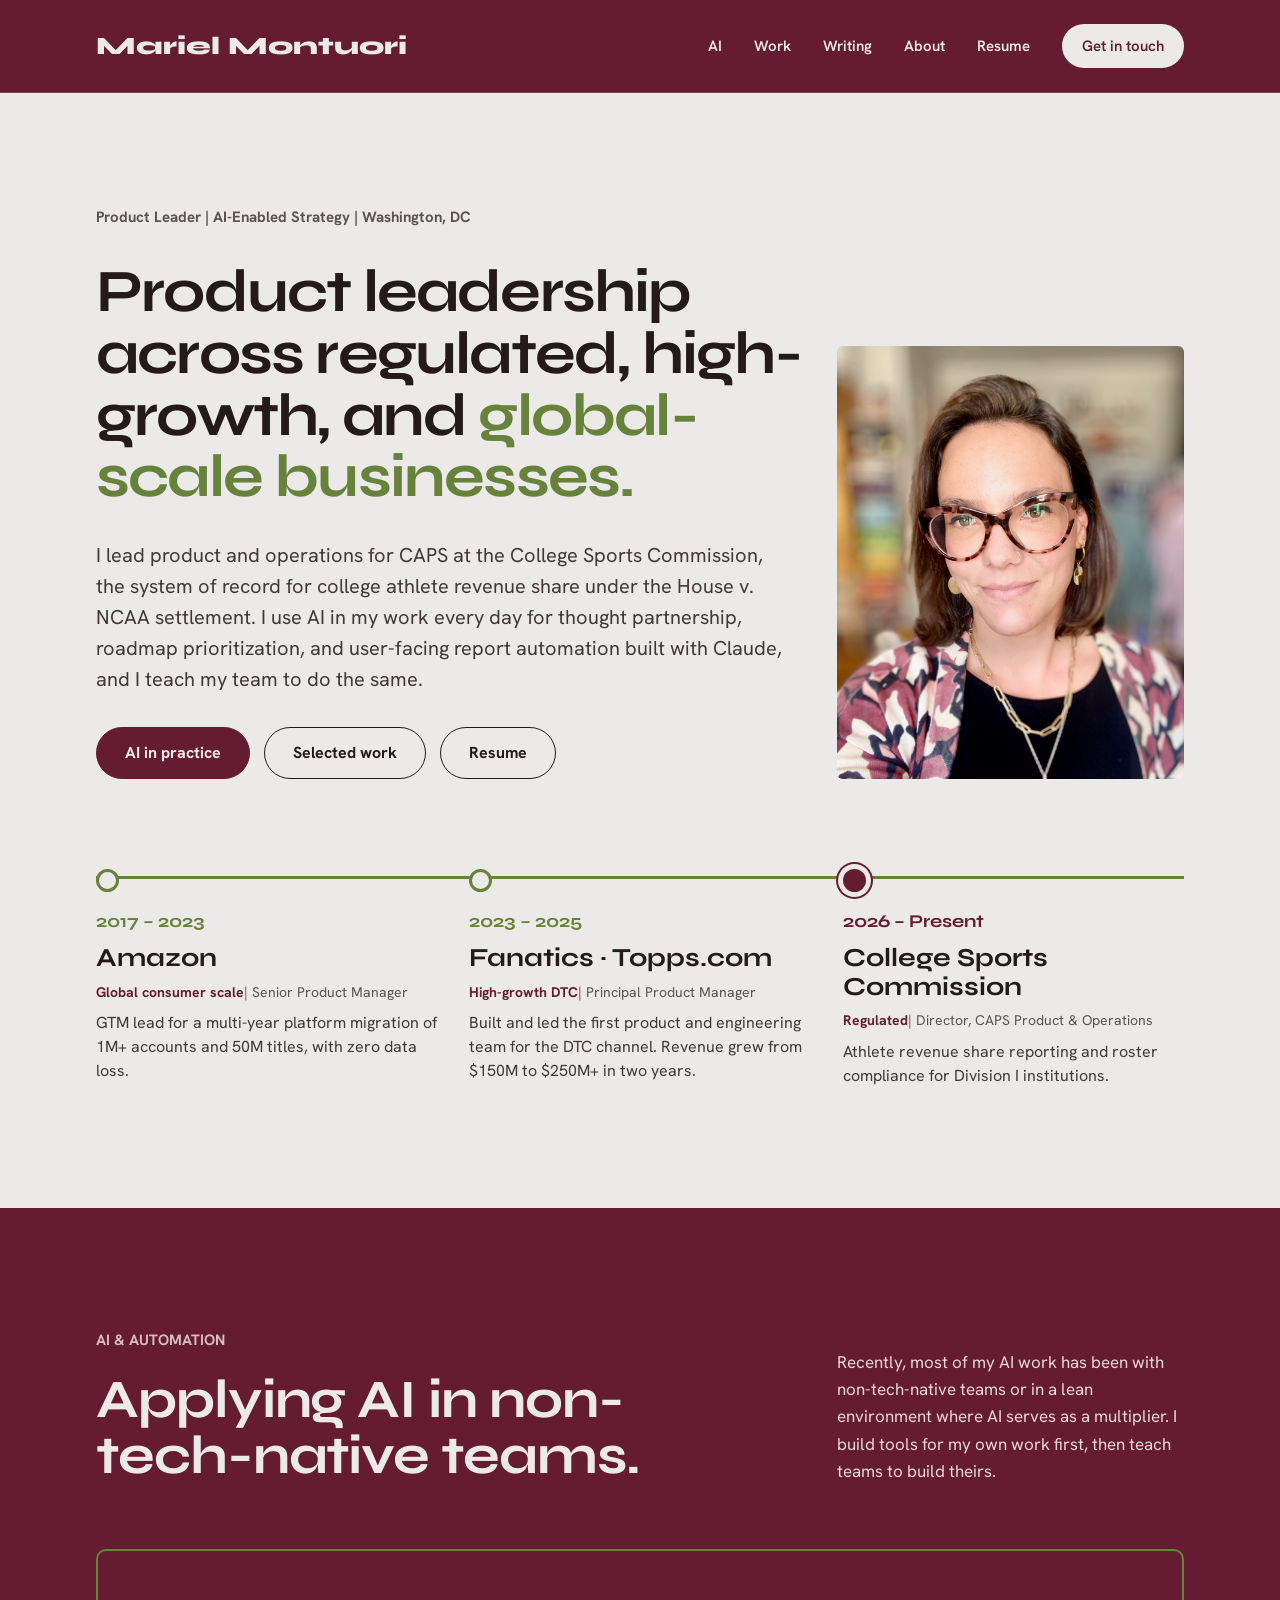
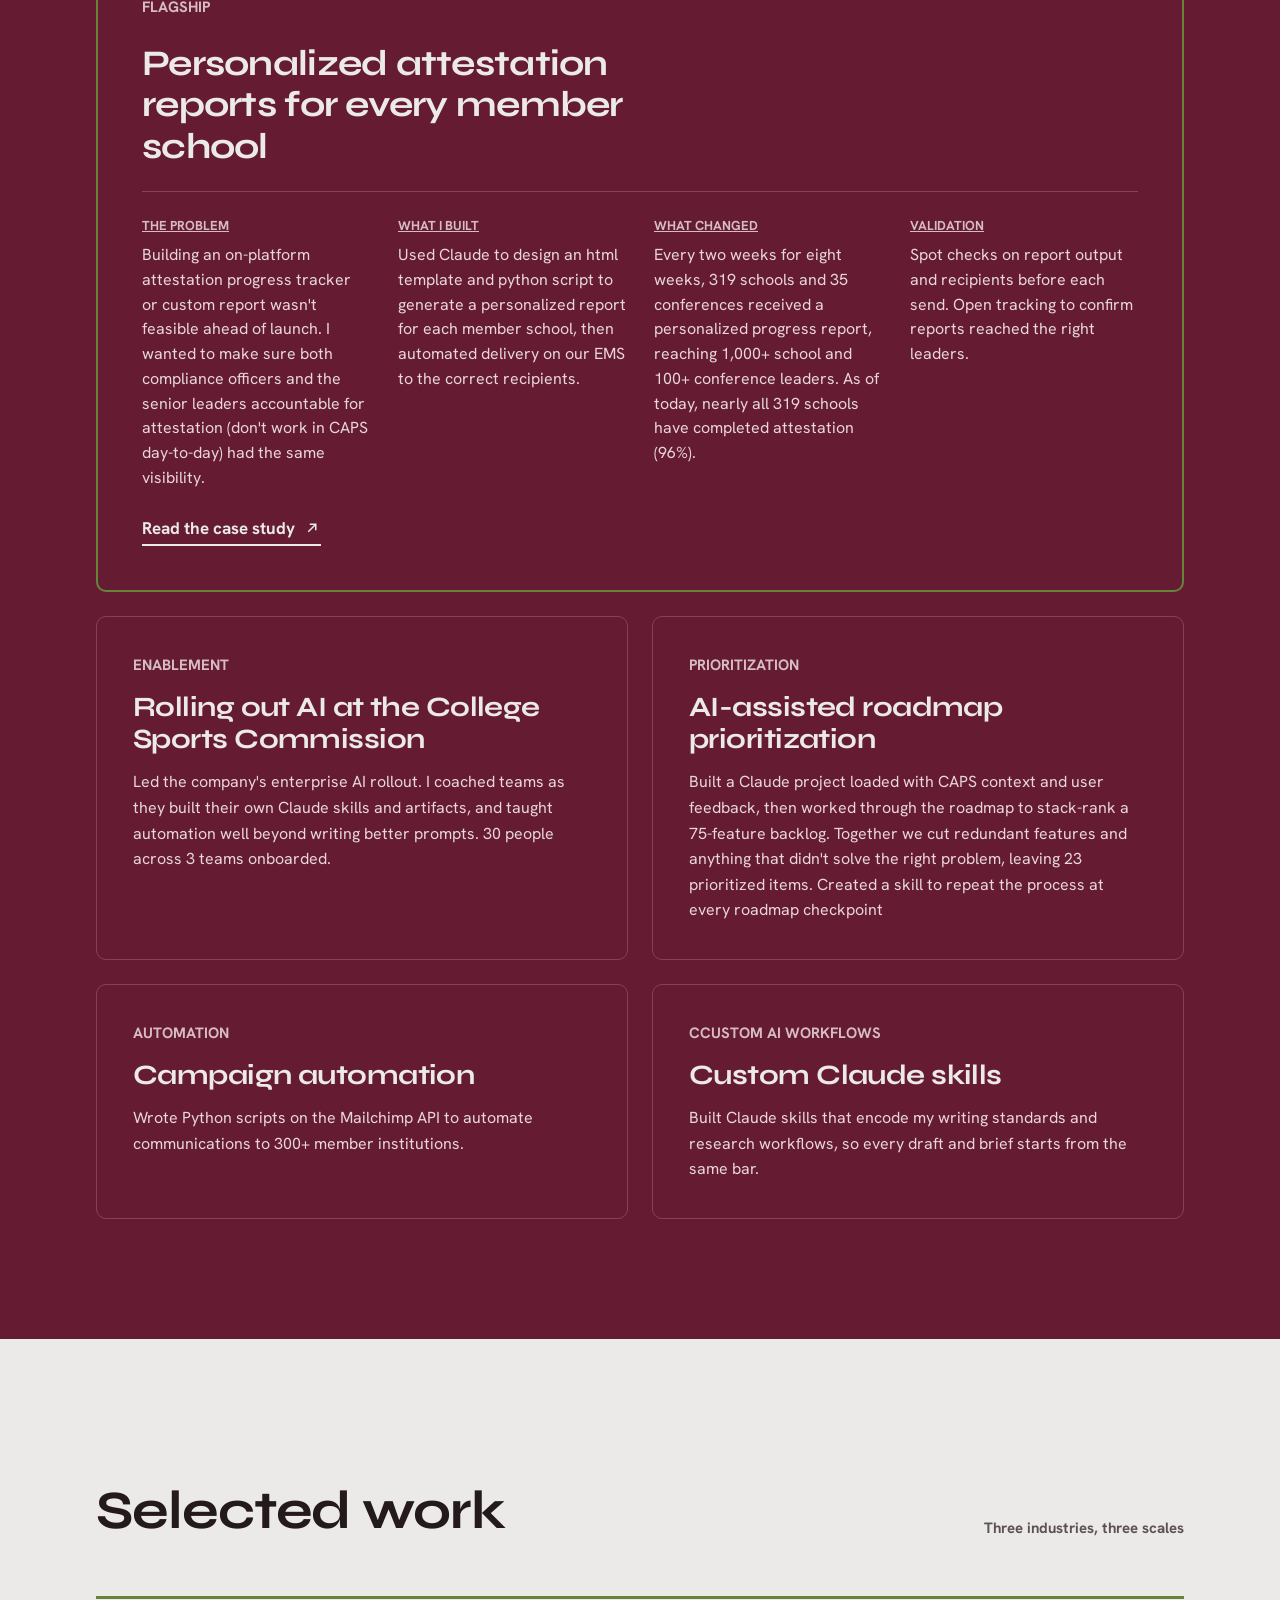
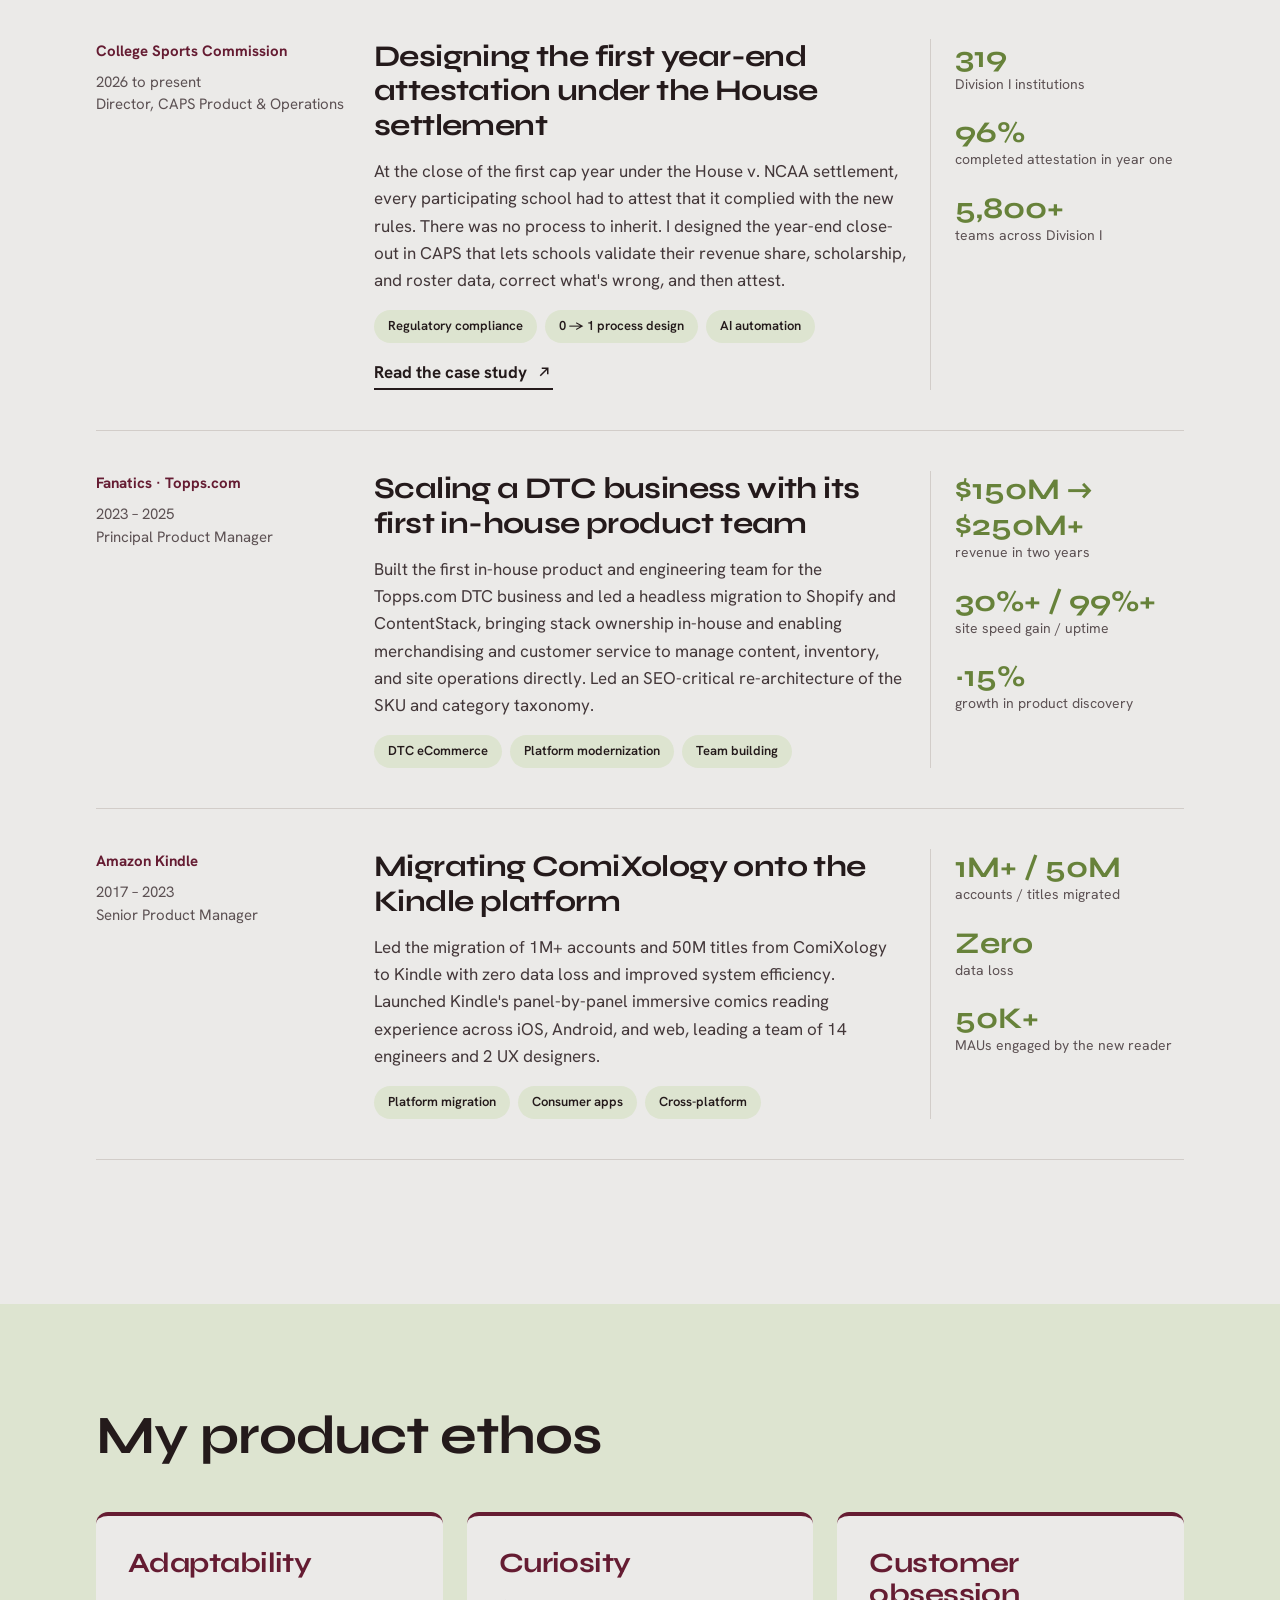
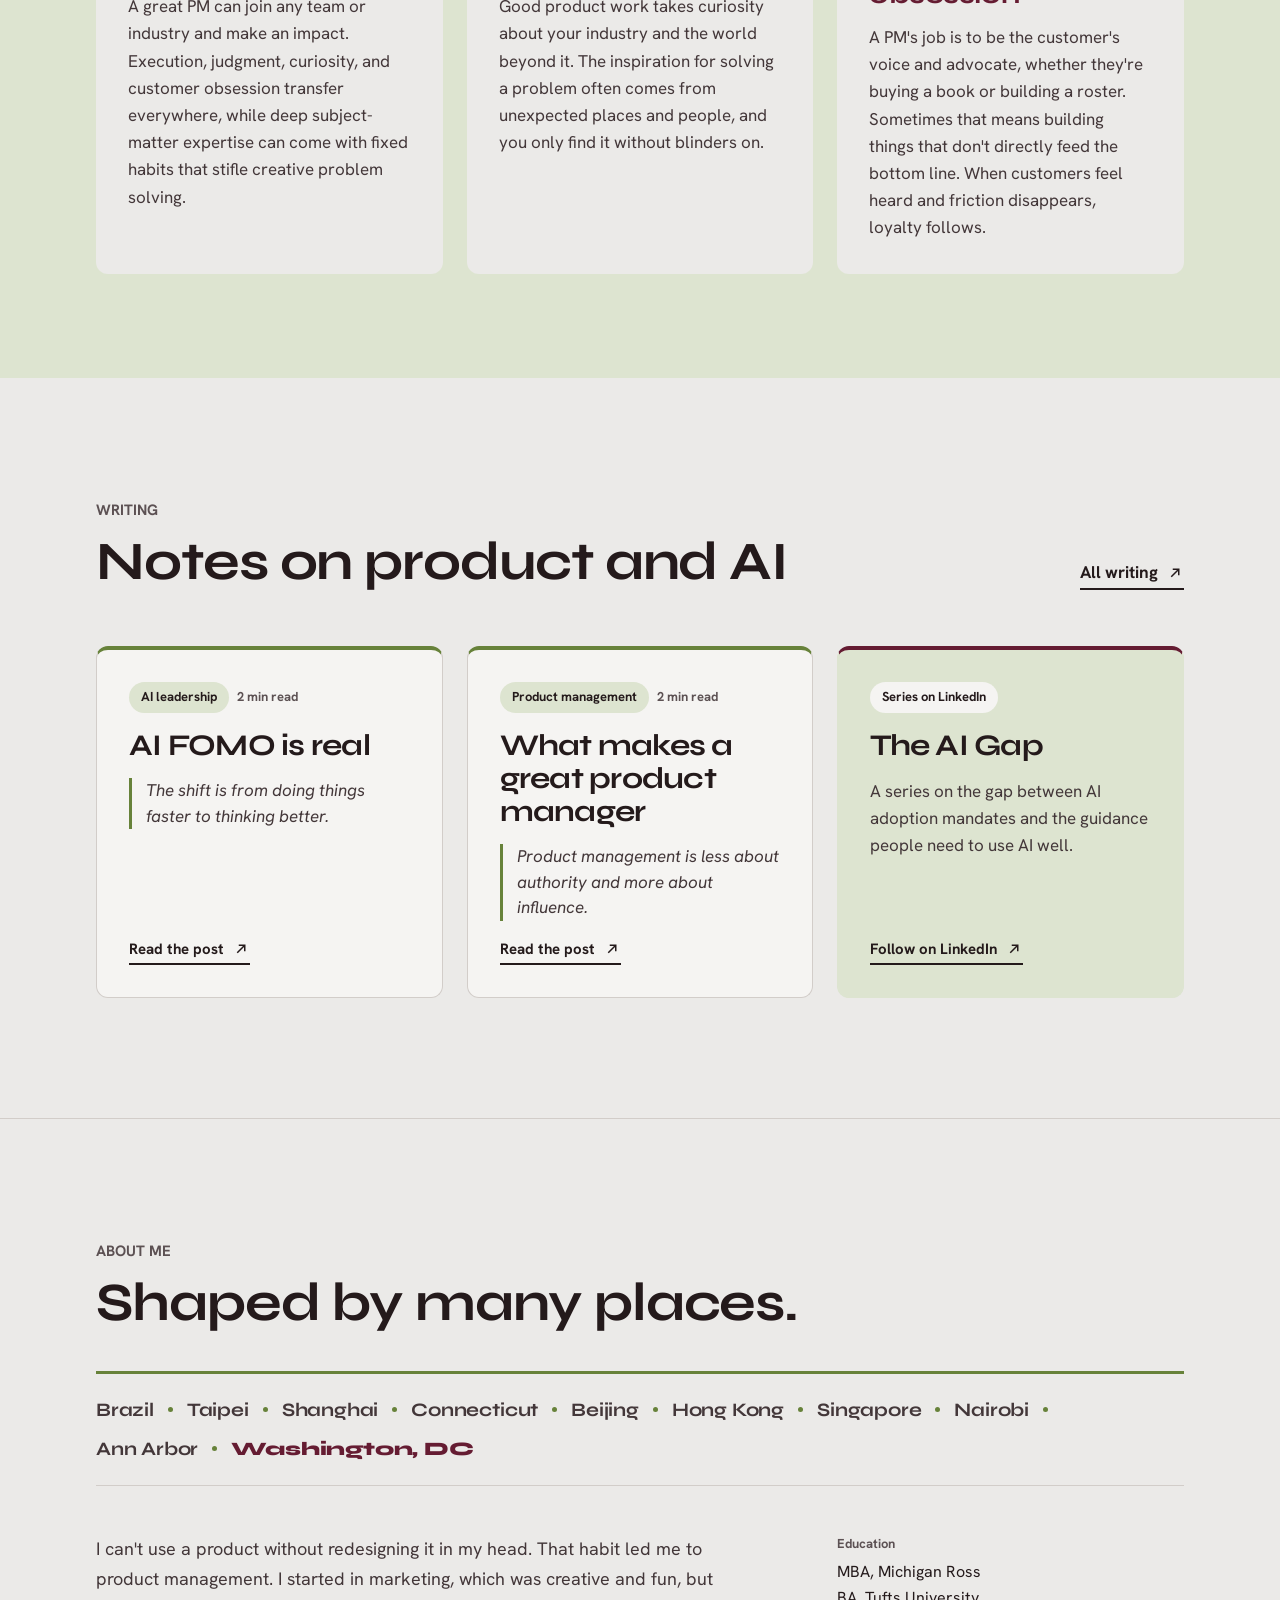
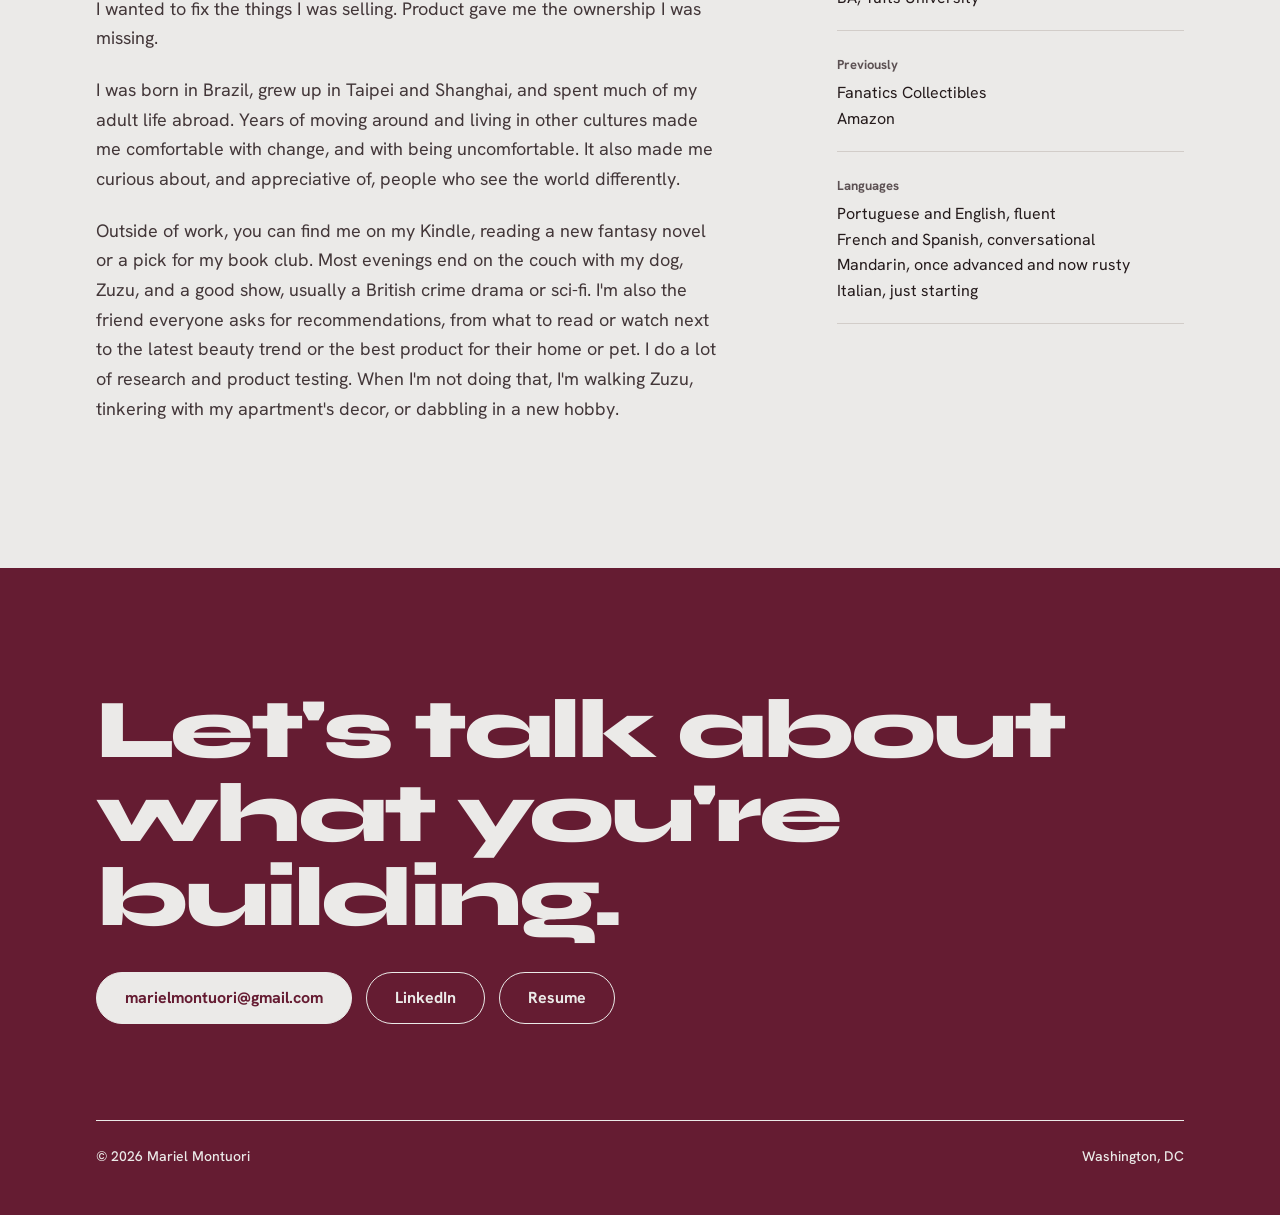
==== index.html @ e81c6951 "Update index.html" ====
<!doctype html>
<html lang="en">
<head>
<meta charset="utf-8">
<meta name="viewport" content="width=device-width, initial-scale=1">
<title>Mariel Montuori | Product Leader</title>
<meta name="description" content="Product leader with 12+ years of experience across regulated, high-growth, and global-scale businesses. AI-enabled strategy, platform modernization, and human-centered product execution.">
<meta property="og:title" content="Mariel Montuori | Product Leader">
<meta property="og:description" content="Product leadership across regulated, high-growth, and global-scale businesses.">
<meta property="og:image" content="https://mariel.app/og-image.png">
<meta property="og:type" content="website">
<link rel="preconnect" href="https://fonts.googleapis.com">
<link rel="preconnect" href="https://fonts.gstatic.com" crossorigin>
<link href="https://fonts.googleapis.com/css2?family=Syne:wght@600;700;800&family=Hanken+Grotesk:wght@400;500;600;700&display=swap" rel="stylesheet">
<link rel="icon" href="/favicon.svg" type="image/svg+xml">
<link rel="icon" href="/favicon-32.png" sizes="32x32" type="image/png">
<link rel="apple-touch-icon" href="/apple-touch-icon.png">
<meta name="theme-color" content="#651C32">
<link rel="stylesheet" href="/styles.css">
<script>window.va = window.va || function () { (window.vaq = window.vaq || []).push(arguments); };</script>
<script defer src="/_vercel/insights/script.js"></script>
</head>
<body>

<nav class="site-nav" aria-label="Main">
  <div class="wrap">
    <a class="brand" href="#top">Mariel Montuori</a>
    <div class="nav-links">
      <a class="hide-sm" href="#ai">AI</a>
      <a class="hide-xs" href="#work">Work</a>
      <a class="hide-sm" href="/writing/">Writing</a>
      <a class="hide-sm" href="#about">About</a>
      <a href="/resume/">Resume</a>
      <a class="cta" href="#contact"><span class="hide-xs">Get in touch</span><span class="show-xs">Contact</span></a>
    </div>
  </div>
</nav>

<main id="top">

<!-- HERO -->
<section class="wrap grid12 hero">
  <div class="hero-copy">
    <div class="label">Product Leader | AI-Enabled Strategy | Washington, DC</div>
    <h1>Product leadership across regulated, high-growth, and <span>global-scale businesses.</span></h1>
    <p>I lead product and operations for CAPS at the College Sports Commission, the system of record for college athlete revenue share under the House v. NCAA settlement. I use AI in my work every day for thought partnership, roadmap prioritization, and user-facing report automation built with Claude, and I teach my team to do the same.</p>
    <div class="btn-row">
      <a class="btn btn--solid" href="#ai">AI in practice</a>
      <a class="btn" href="#work">Selected work</a>
      <a class="btn" href="/resume/">Resume</a>
    </div>
  </div>
  <div class="photo"><img src="IMG_8502.jpeg" alt="Mariel Montuori"></div>
</section>

<!-- TIMELINE -->
<section class="wrap" aria-labelledby="tl-h">
  <h2 id="tl-h" class="sr-only">Career timeline</h2>
  <ol class="timeline">
    <li>
      <div class="tl-years">2017 – 2023</div>
      <div class="tl-org">Amazon</div>
      <div class="tl-meta"><b>Global consumer scale</b>| Senior Product Manager</div>
      <p class="tl-line">GTM lead for a multi-year platform migration of 1M+ accounts and 50M titles, with zero data loss.</p>
    </li>
    <li>
      <div class="tl-years">2023 – 2025</div>
      <div class="tl-org">Fanatics · Topps.com</div>
      <div class="tl-meta"><b>High-growth DTC</b>| Principal Product Manager</div>
      <p class="tl-line">Built and led the first product and engineering team for the DTC channel. Revenue grew from $150M to $250M+ in two years.</p>
    </li>
    <li class="now">
      <div class="tl-years">2026 – Present</div>
      <div class="tl-org">College Sports Commission</div>
      <div class="tl-meta"><b>Regulated</b>| Director, CAPS Product &amp; Operations</div>
      <p class="tl-line">Athlete revenue share reporting and roster compliance for Division I institutions.</p>
    </li>
  </ol>
</section>

<!-- AI -->
<section id="ai" class="band">
  <div class="wrap">
    <div class="grid12 band-head">
      <div>
        <div class="label">AI & AUTOMATION</div>
        <h2>Applying AI in non-tech-native teams.</h2>
      </div>
      <p>Recently, most of my AI work has been with non-tech-native teams or in a lean environment where AI serves as a multiplier. I build tools for my own work first, then teach teams to build theirs.</p>
    </div>

    <div class="cards">
      <article class="card card--flag">
        <div class="label">FLAGSHIP</div>
        <h3>Personalized attestation reports for every member school</h3>
        <dl class="facts">
          <div><dt><span style="text-decoration: underline;">THE PROBLEM</dt></span><dd>Building an on-platform attestation progress tracker or custom report wasn't feasible ahead of launch. I wanted to make sure both compliance officers and the senior leaders accountable for attestation (don't work in CAPS day-to-day) had the same visibility.</dd></div>
          <div><dt><span style="text-decoration: underline;">WHAT I BUILT</dt></span><dd>Used Claude to design an html template and python script to generate a personalized report for each member school, then automated delivery on our EMS to the correct recipients.</dd></div>
          <div><dt><span style="text-decoration: underline;">WHAT CHANGED</dt></span><dd>Every two weeks for eight weeks, 319 schools and 35 conferences received a personalized progress report, reaching 1,000+ school and 100+ conference leaders. As of today, nearly all 319 schools have completed attestation (96%).</dd></div>
          <div><dt><span style="text-decoration: underline;">VALIDATION</dt></span><dd> Spot checks on report output and recipients before each send. Open tracking to confirm reports reached the right leaders.</dd></div>
        </dl>
        <a class="more" href="/work/report-automation/">Read the case study <svg viewBox="0 0 24 24" fill="none" stroke="currentColor" stroke-width="2" aria-hidden="true"><path d="M7 17L17 7M9 7h8v8"/></svg></a>
      </article>

      <article class="card">
        <div class="label">ENABLEMENT</div>
        <h3>Rolling out AI at the College Sports Commission</h3>
        <p>Led the company's enterprise AI rollout. I coached teams as they built their own Claude skills and artifacts, and taught automation well beyond writing better prompts. 30 people across 3 teams onboarded.</p>
      </article>

      <article class="card">
        <div class="label">PRIORITIZATION</div>
        <h3>AI-assisted roadmap prioritization</h3>
        <p>Built a Claude project loaded with CAPS context and user feedback, then worked through the roadmap to stack-rank a 75-feature backlog. Together we cut redundant features and anything that didn't solve the right problem, leaving 23 prioritized items. Created a skill to repeat the process at every roadmap checkpoint</p>
      </article>

      <article class="card">
        <div class="label">AUTOMATION</div>
        <h3>Campaign automation</h3>
        <p>Wrote Python scripts on the Mailchimp API to automate communications to 300+ member institutions.</p>
      </article>

      <article class="card">
        <div class="label">CCUSTOM AI WORKFLOWS</div>
        <h3>Custom Claude skills</h3>
        <p>Built Claude skills that encode my writing standards and research workflows, so every draft and brief starts from the same bar.</p>
      </article>
    </div>
  </div>
</section>

<!-- SELECTED WORK -->
<section id="work" class="wrap section">
  <div class="section-head">
    <h2>Selected work</h2>
    <div class="label">Three industries, three scales</div>
  </div>

  <article class="work grid12">
    <div class="work-who"><b>College Sports Commission</b><span>2026 to present<br>Director, CAPS Product &amp; Operations</span></div>
    <div class="work-body">
      <h3>Designing the first year-end attestation under the House settlement</h3>
      <p>At the close of the first cap year under the House v. NCAA settlement, every participating school had to attest that it complied with the new rules. There was no process to inherit. I designed the year-end close-out in CAPS that lets schools validate their revenue share, scholarship, and roster data, correct what's wrong, and then attest.</p>
      <div class="chips"><span>Regulatory compliance</span><span>0 → 1 process design</span><span>AI automation</span></div>
      <a class="more" href="/work/attestation/">Read the case study <svg viewBox="0 0 24 24" fill="none" stroke="currentColor" stroke-width="2" aria-hidden="true"><path d="M7 17L17 7M9 7h8v8"/></svg></a>
    </div>
    <div class="stats">
      <div class="stat"><b>319</b><span>Division I institutions</span></div>
      <div class="stat"><b>96%</b><span>completed attestation in year one</span></div>
      <div class="stat"><b>5,800+</b><span>teams across Division I</span></div>
    </div>
  </article>

  <article class="work grid12">
    <div class="work-who"><b>Fanatics · Topps.com</b><span>2023 – 2025<br>Principal Product Manager</span></div>
    <div class="work-body">
      <h3>Scaling a DTC business with its first in-house product team</h3>
      <p>Built the first in-house product and engineering team for the Topps.com DTC business and led a headless migration to Shopify and ContentStack, bringing stack ownership in-house and enabling merchandising and customer service to manage content, inventory, and site operations directly. Led an SEO-critical re-architecture of the SKU and category taxonomy.</p>
      <div class="chips"><span>DTC eCommerce</span><span>Platform modernization</span><span>Team building</span></div>
    </div>
    <div class="stats">
      <div class="stat"><b>$150M → $250M+</b><span>revenue in two years</span></div>
      <div class="stat"><b>30%+ / 99%+</b><span>site speed gain / uptime</span></div>
      <div class="stat"><b>~15%</b><span>growth in product discovery</span></div>
    </div>
  </article>

  <article class="work grid12">
    <div class="work-who"><b>Amazon Kindle</b><span>2017 – 2023<br>Senior Product Manager</span></div>
    <div class="work-body">
      <h3>Migrating ComiXology onto the Kindle platform</h3>
      <p>Led the migration of 1M+ accounts and 50M titles from ComiXology to Kindle with zero data loss and improved system efficiency. Launched Kindle's panel-by-panel immersive comics reading experience across iOS, Android, and web, leading a team of 14 engineers and 2 UX designers.</p>
      <div class="chips"><span>Platform migration</span><span>Consumer apps</span><span>Cross-platform</span></div>
    </div>
    <div class="stats">
      <div class="stat"><b>1M+ / 50M</b><span>accounts / titles migrated</span></div>
      <div class="stat"><b>Zero</b><span>data loss</span></div>
      <div class="stat"><b>50K+</b><span>MAUs engaged by the new reader</span></div>
    </div>
  </article>
</section>

<!-- PRODUCT ETHOS -->
<section id="how" class="how-band">
  <div class="wrap">
    <div class="how-head">
      <h2>My product ethos</h2>
    </div>
    <div class="how-grid">
      <div class="how-item"><h3>Adaptability</h3><p>A great PM can join any team or industry and make an impact. Execution, judgment, curiosity, and customer obsession transfer everywhere, while deep subject-matter expertise can come with fixed habits that stifle creative problem solving.</p></div>
      <div class="how-item"><h3>Curiosity</h3><p>Good product work takes curiosity about your industry and the world beyond it. The inspiration for solving a problem often comes from unexpected places and people, and you only find it without blinders on.</p></div>
      <div class="how-item"><h3>Customer obsession</h3><p>A PM's job is to be the customer's voice and advocate, whether they're buying a book or building a roster. Sometimes that means building things that don't directly feed the bottom line. When customers feel heard and friction disappears, loyalty follows.</p></div>
    </div>
  </div>
</section>

<!-- WRITING -->
<section id="writing" class="writing-band">
  <div class="wrap">
    <div class="section-head">
      <div>
        <div class="label">WRITING</div>
        <h2>Notes on product and AI</h2>
      </div>
      <a class="more" href="/writing/">All writing <svg width="18" height="18" viewBox="0 0 24 24" fill="none" stroke="currentColor" stroke-width="2" aria-hidden="true"><path d="M7 17L17 7M9 7h8v8"/></svg></a>
    </div>
    <div class="tiles tiles--home">
      <a class="tile" href="/writing/ai-fomo-is-real/">
        <div class="kicker"><span class="tag">AI leadership</span><span class="time">2 min read</span></div>
        <h2>AI FOMO is real</h2>
        <p class="q">The shift is from doing things faster to thinking better.</p>
        <span class="more">Read the post <svg width="18" height="18" viewBox="0 0 24 24" fill="none" stroke="currentColor" stroke-width="2" aria-hidden="true"><path d="M7 17L17 7M9 7h8v8"/></svg></span>
      </a>
      <a class="tile" href="/writing/what-makes-a-great-pm/">
        <div class="kicker"><span class="tag">Product management</span><span class="time">2 min read</span></div>
        <h2>What makes a great product manager</h2>
        <p class="q">Product management is less about authority and more about influence.</p>
        <span class="more">Read the post <svg width="18" height="18" viewBox="0 0 24 24" fill="none" stroke="currentColor" stroke-width="2" aria-hidden="true"><path d="M7 17L17 7M9 7h8v8"/></svg></span>
      </a>
      <a class="tile tile--series" href="https://linkedin.com/in/marielmontuori" target="_blank" rel="noopener">
        <div class="kicker"><span class="tag">Series on LinkedIn</span></div>
        <h2>The AI Gap</h2>
        <p>A series on the gap between AI adoption mandates and the guidance people need to use AI well.</p>
        <span class="more">Follow on LinkedIn <svg width="18" height="18" viewBox="0 0 24 24" fill="none" stroke="currentColor" stroke-width="2" aria-hidden="true"><path d="M7 17L17 7M9 7h8v8"/></svg></span>
      </a>
    </div>
  </div>
</section>

<!-- ABOUT -->
<section id="about" class="wrap about2">
  <div class="label">ABOUT ME</div>
  <h2 class="about2-h">Shaped by many places.</h2>
  <ol class="route route--big" aria-label="Places I've lived, in order">
    <li>Brazil</li><li>Taipei</li><li>Shanghai</li><li>Connecticut</li><li>Beijing</li><li>Hong Kong</li><li>Singapore</li><li>Nairobi</li><li>Ann Arbor</li><li class="here">Washington, DC</li>
  </ol>
  <div class="about2-body">
    <div class="about2-text">
      <p>I can't use a product without redesigning it in my head. That habit led me to product management. I started in marketing, which was creative and fun, but I wanted to fix the things I was selling. Product gave me the ownership I was missing.</p>
      <p>I was born in Brazil, grew up in Taipei and Shanghai, and spent much of my adult life abroad. Years of moving around and living in other cultures made me comfortable with change, and with being uncomfortable. It also made me curious about, and appreciative of, people who see the world differently.</p>
      <p>Outside of work, you can find me on my Kindle, reading a new fantasy novel or a pick for my book club. Most evenings end on the couch with my dog, Zuzu, and a good show, usually a British crime drama or sci-fi. I'm also the friend everyone asks for recommendations, from what to read or watch next to the latest beauty trend or the best product for their home or pet. I do a lot of research and product testing. When I'm not doing that, I'm walking Zuzu, tinkering with my apartment's decor, or dabbling in a new hobby.</p>
    </div>
    <div class="about2-facts">
      <div><small>Education</small>MBA, Michigan Ross<br>BA, Tufts University</div>
      <div><small>Previously</small>Fanatics Collectibles<br>Amazon</div>
      <div><small>Languages</small>Portuguese and English, fluent<br>French and Spanish, conversational<br>Mandarin, once advanced and now rusty<br>Italian, just starting</div>
    </div>
  </div>
</section>

</main>

<!-- CONTACT -->
<footer id="contact" class="contact">
  <div class="wrap">
    <h2>Let's talk about what you're building.</h2>
    <div class="btn-row">
      <a class="btn btn--solid" href="mailto:marielmontuori@gmail.com">marielmontuori@gmail.com</a>
      <a class="btn" href="https://linkedin.com/in/marielmontuori">LinkedIn</a>
      <a class="btn" href="/resume/">Resume</a>
    </div>
    <div class="footer-row"><span>© 2026 Mariel Montuori</span><span>Washington, DC</span></div>
  </div>
</footer>

</body>
</html>
---- styles.css ----
/* mariel.app shared styles. Oxblood palette, Syne + Hanken Grotesk. */
:root{
  --bg:#EBEAE8; --ink:#241A1B; --body:#433739; --muted:#5C5153; --rule:#D2CDC9;
  --accent:#651C32; --pop:#67823A; --photo:#D3C8C2; --chip:#DDE4D0;
  --band:#651C32; --band-text:#EBEAE8; --band-body:#E8D6DB; --band-muted:#D6BCC4; --band-rule:#874256;
  --pad:96px; --display:'Syne',system-ui,sans-serif; --text:'Hanken Grotesk',system-ui,sans-serif;
}
*{box-sizing:border-box}
html{scroll-behavior:smooth;scroll-padding-top:96px}
@media (prefers-reduced-motion:reduce){html{scroll-behavior:auto}}
body{margin:0;background:var(--bg);color:var(--ink);font-family:var(--text);font-size:17px;line-height:1.6;-webkit-font-smoothing:antialiased}
a{color:inherit}
img{max-width:100%;display:block}
:focus-visible{outline:3px solid #8FAE55;outline-offset:3px;border-radius:4px}
h1,h2,h3{font-family:var(--display);font-weight:700;margin:0;letter-spacing:-.02em}
p{margin:0}
.show-xs{display:none}
.sr-only{position:absolute;width:1px;height:1px;overflow:hidden;clip:rect(0 0 0 0);white-space:nowrap}
.wrap{max-width:1440px;margin:0 auto;padding:0 var(--pad)}
.label{font-size:15px;font-weight:700;color:var(--muted)}
.grid12{display:grid;grid-template-columns:repeat(12,minmax(0,1fr));column-gap:24px}

/* Placeholders to fill before publishing. Search the file for "todo". */
.todo{background:#F3E3A0;color:#241A1B;outline:1px dashed #9A7B12;padding:0 5px;border-radius:3px;font-style:normal}
.draft{outline:1.5px dashed #9A7B12;outline-offset:8px;border-radius:4px}
.draft::before{content:"Draft: rewrite in your voice";display:block;font-size:12px;font-weight:700;color:#7A5F0C;margin-bottom:6px}

/* Buttons */
.btn{display:inline-flex;align-items:center;gap:8px;min-height:52px;padding:0 28px;border-radius:999px;font-weight:700;font-size:16px;text-decoration:none;border:1.5px solid var(--ink)}
.btn--solid{background:var(--accent);border-color:var(--accent);color:var(--bg)}
.btn-row{display:flex;flex-wrap:wrap;gap:14px}
.more{display:inline-flex;align-items:center;gap:8px;font-weight:700;text-decoration:none;border-bottom:2px solid currentColor;padding-bottom:2px;width:fit-content}
.more svg{width:18px;height:18px}

/* Nav */
.site-nav{position:sticky;top:0;z-index:50;background:var(--band);color:var(--band-text);border-bottom:1px solid var(--band-rule)}
.site-nav .wrap{display:flex;justify-content:space-between;align-items:center;gap:24px;padding-top:24px;padding-bottom:24px}
.brand{font-family:var(--display);font-size:25px;font-weight:800;text-decoration:none}
.nav-links{display:flex;gap:32px;align-items:center;font-size:15px;font-weight:600}
.nav-links a{text-decoration:none;white-space:nowrap}
.brand{white-space:nowrap}
.nav-links .cta{display:inline-flex;align-items:center;min-height:44px;padding:0 20px;background:var(--band-text);color:var(--band);border-radius:999px}
.nav-links a:not(.cta):hover{color:#B7C98F}

/* Hero */
.hero{padding-top:112px;padding-bottom:88px;align-items:end}
.hero-copy{grid-column:span 8;display:flex;flex-direction:column;gap:32px}
.hero h1{font-size:60px;line-height:1.03;letter-spacing:-.03em}
.hero h1 span{color:var(--pop)}
.hero p{max-width:700px;font-size:20px;line-height:1.55;color:var(--body)}
.photo{grid-column:span 4;aspect-ratio:4/5;background:var(--photo);border-radius:6px;overflow:hidden}
.photo img{width:100%;height:100%;object-fit:cover}

/* Timeline */
.timeline{list-style:none;margin:0;padding:0;display:grid;grid-template-columns:repeat(3,minmax(0,1fr));column-gap:32px;position:relative}
.timeline::before{content:"";position:absolute;left:0;right:0;top:9px;height:3px;background:var(--pop)}
.timeline li{position:relative;padding-top:40px;display:flex;flex-direction:column;gap:8px}
.timeline li::before{content:"";position:absolute;top:2px;left:0;width:17px;height:17px;border-radius:50%;background:var(--bg);border:3px solid var(--pop)}
.timeline li.now::before{background:var(--accent);border-color:var(--accent);box-shadow:0 0 0 5px var(--bg),0 0 0 7px var(--accent)}
.tl-years{font-family:var(--display);font-weight:700;font-size:18px;color:var(--pop)}
.now .tl-years{color:var(--accent)}
.tl-org{font-family:var(--display);font-weight:700;font-size:26px;line-height:1.1}
.tl-meta{font-size:14px;color:var(--muted)}
.tl-meta b{color:var(--accent);font-weight:700}
.tl-line{font-size:16px;line-height:1.5;color:var(--body);max-width:40ch}

/* AI band */
.band{margin-top:120px;padding:120px 0;background:var(--band);color:var(--band-text)}
.band .label{color:var(--band-muted)}
.band-head{align-items:end;margin-bottom:64px}
.band-head > div{grid-column:span 7;display:flex;flex-direction:column;gap:20px}
.band-head h2{font-size:54px;line-height:1.05}
.band-head p{grid-column:9 / span 4;color:var(--band-body)}
.cards{display:grid;grid-template-columns:repeat(2,minmax(0,1fr));gap:24px}
.card{padding:36px;border:1px solid var(--band-rule);border-radius:10px;display:flex;flex-direction:column;gap:14px}
.card h3{font-size:28px;line-height:1.15}
.card p{font-size:16px;color:var(--band-body)}
.card--flag{grid-column:1 / -1;border:2px solid var(--pop);padding:44px;gap:24px}
.card--flag h3{font-size:36px;max-width:22ch}
.facts{margin:0;display:grid;grid-template-columns:repeat(4,minmax(0,1fr));gap:28px;padding-top:24px;border-top:1px solid var(--band-rule)}
.facts dt{font-size:13px;font-weight:700;color:var(--band-muted);margin-bottom:6px}
.facts dd{margin:0;font-size:16px;line-height:1.55;color:var(--band-body)}
.band .more{color:var(--band-text)}

/* Selected work */
.section{padding-top:144px}
.section-head{display:flex;justify-content:space-between;align-items:end;gap:24px;margin-bottom:56px}
.section-head h2,.big-h2{font-size:54px;line-height:1.05}
.work{padding:40px 0;border-top:1px solid var(--rule)}
.work:first-of-type{border-top:3px solid var(--pop)}
.work:last-of-type{border-bottom:1px solid var(--rule)}
.work-who{grid-column:span 3;display:flex;flex-direction:column;gap:8px;font-size:15px}
.work-who b{color:var(--accent)}
.work-who span{color:var(--muted);line-height:1.5}
.work-body{grid-column:span 6;display:flex;flex-direction:column;gap:16px}
.work-body h3{font-size:30px;line-height:1.15}
.work-body p{color:var(--body)}
.chips{display:flex;gap:8px;flex-wrap:wrap}
.chips span{padding:6px 14px;background:var(--chip);border-radius:999px;font-size:13px;font-weight:600}
.stats{grid-column:span 3;display:flex;flex-direction:column;gap:20px;padding-left:24px;border-left:1px solid var(--rule)}
.stat b{display:block;font-family:var(--display);font-weight:700;font-size:30px;line-height:1.2;color:var(--pop)}
.stat span{font-size:14px;color:var(--muted);line-height:1.4;display:block}

/* How I work */
.principles{display:grid;grid-template-columns:repeat(3,minmax(0,1fr));gap:48px;border-top:3px solid var(--pop);padding-top:36px}
.principles h3{font-size:26px;margin-bottom:12px}
.principles p{color:var(--body)}

/* Writing */
.writing{align-items:start}
.writing-intro{grid-column:span 5;display:flex;flex-direction:column;gap:20px}
.writing-intro p{color:var(--body)}
.posts{grid-column:7 / span 6;display:flex;flex-direction:column}
.post{display:flex;justify-content:space-between;align-items:center;gap:24px;padding:26px 0;border-top:1px solid var(--rule);text-decoration:none}
.post:first-child{border-top:3px solid var(--pop)}
.post:last-of-type{border-bottom:1px solid var(--rule)}
.post small{display:block;font-size:14px;font-weight:700;color:var(--accent);margin-bottom:6px}
.post strong{font-family:var(--display);font-size:24px;line-height:1.2}
.post svg{flex:none}
.posts .more{margin-top:24px}

/* About */
.about{margin-top:144px;margin-bottom:144px;row-gap:48px}
.about-head{grid-column:span 5;display:flex;flex-direction:column;gap:28px}
.route{list-style:none;margin:0;padding:0;display:flex;flex-wrap:wrap;gap:6px 0;font-weight:600;font-size:16px}
.route li:not(:last-child)::after{content:"\2192";color:var(--muted);margin:0 10px}
.route .here{color:var(--accent);font-weight:800}
.about-body{grid-column:7 / span 6;display:flex;flex-direction:column;gap:24px;font-size:18px;line-height:1.65;color:var(--body)}
.facts-2{display:grid;grid-template-columns:repeat(2,minmax(0,1fr));gap:24px;padding-top:16px;border-top:1px solid var(--rule);font-size:15px;color:var(--ink)}
.facts-2 small{display:block;font-size:13px;font-weight:700;color:var(--muted);padding-bottom:6px}

/* Contact */
.contact{padding:120px 0 48px;background:var(--band);color:var(--band-text)}
.contact h2{font-size:84px;font-weight:800;line-height:1;letter-spacing:-.035em;max-width:1050px;margin-bottom:32px}
.contact .btn{border-color:var(--band-text)}
.contact .btn--solid{background:var(--band-text);color:var(--band);border-color:var(--band-text)}
.footer-row{display:flex;justify-content:space-between;gap:16px;margin-top:96px;padding-top:24px;border-top:1px solid var(--band-text);font-size:14px;font-weight:500}

/* Inner pages */
.back{display:inline-flex;align-items:center;gap:6px;font-weight:700;font-size:15px;text-decoration:none;color:var(--accent);margin-top:48px}
.page-head{padding-top:48px;padding-bottom:56px;max-width:1000px}
.page-head .label{margin-bottom:20px;color:var(--accent)}
.page-head h1{font-size:60px;line-height:1.04;letter-spacing:-.03em;margin-bottom:28px}
.lede{font-size:21px;line-height:1.55;color:var(--body);max-width:62ch}
.stat-row{display:grid;grid-template-columns:repeat(3,minmax(0,1fr));gap:24px;border-top:3px solid var(--pop);border-bottom:1px solid var(--rule);padding:32px 0;margin-bottom:24px}
.stat-row .stat b{font-size:40px}
.cs{padding:64px 0;border-bottom:1px solid var(--rule)}
.cs h2{grid-column:span 4;font-size:30px;line-height:1.15}
.cs .prose{grid-column:6 / span 7;display:flex;flex-direction:column;gap:18px;color:var(--body);max-width:68ch}
.steps{list-style:none;margin:8px 0 0;padding:0;display:flex;flex-direction:column;counter-reset:s}
.steps li{counter-increment:s;display:grid;grid-template-columns:56px 1fr;gap:4px 12px;padding:20px 0;border-top:1px solid var(--rule)}
.steps li::before{content:counter(s);grid-row:span 2;font-family:var(--display);font-weight:700;font-size:28px;line-height:1.1;color:var(--pop)}
.steps b{color:var(--ink);font-size:18px}
.shot{margin:0;aspect-ratio:16/9;border-radius:8px;background:var(--photo);display:flex;align-items:center;justify-content:center;text-align:center;padding:24px;color:var(--muted);font-size:15px}
.plain-list{margin:0;padding-left:20px}
.plain-list li{margin:6px 0}
.plain-list li::marker{color:var(--pop)}
.shot-img{margin:0}
.shot-img img{width:100%;height:auto;max-width:900px;border-radius:8px;border:1px solid var(--rule)}
.shot-img figcaption{margin-top:12px;font-size:14px;color:var(--muted)}
.page-foot{padding-top:56px;padding-bottom:64px;display:flex;justify-content:space-between;flex-wrap:wrap;gap:16px;font-size:15px}
.page-foot a{font-weight:700}

/* Resume */
.resume{max-width:900px;padding-top:40px;padding-bottom:96px}
.resume-top{display:flex;justify-content:space-between;align-items:end;flex-wrap:wrap;gap:24px;border-bottom:3px solid var(--pop);padding-bottom:28px;margin-bottom:32px}
.resume-top h1{font-size:48px;line-height:1.05}
.resume-top p{color:var(--muted);font-size:15px;margin-top:10px}
.resume h2{font-size:22px;margin:36px 0 14px;color:var(--accent);letter-spacing:-.01em}
.role{padding:18px 0;border-top:1px solid var(--rule)}
.role-head{display:flex;justify-content:space-between;flex-wrap:wrap;gap:4px 16px;margin-bottom:8px}
.role-head b{font-size:17px}
.role-head span{color:var(--muted);font-size:15px}
.role ul{margin:0;padding-left:20px;color:var(--body);font-size:16px}
.role li{margin:6px 0}
.role li::marker{color:var(--pop)}
.edu{display:flex;justify-content:space-between;flex-wrap:wrap;gap:4px 16px;padding:10px 0;border-top:1px solid var(--rule)}

@media print{
  .site-nav,.resume-top .btn,.todo-note,.page-foot{display:none}
  body{background:#fff;font-size:11pt}
  .resume{padding:0}
  .todo{background:none;outline:none;padding:0}
}

/* Responsive */
@media (max-width:1100px){
  :root{--pad:48px}
  .hero h1{font-size:48px}
  .band-head h2,.section-head h2,.big-h2{font-size:44px}
  .contact h2{font-size:60px}
  .facts{grid-template-columns:repeat(2,minmax(0,1fr))}
}
@media (max-width:820px){
  :root{--pad:22px}
  body{font-size:16px}
  .nav-links{gap:16px;font-size:14px}
  .brand{font-size:17px}
  .site-nav .wrap{gap:12px}
  .nav-links{gap:12px}
  .nav-links .cta{padding:0 14px;min-height:40px}
  .nav-links .hide-sm{display:none}
  .grid12{display:flex;flex-direction:column;gap:28px}
  .hero{padding-top:56px;padding-bottom:56px;align-items:stretch}
  .nav-links .hide-xs{display:none}
  .nav-links .show-xs{display:inline}
  .hero h1{font-size:35px}
  .hero p{font-size:18px}
  .photo{max-width:320px;width:100%}
  .timeline{grid-template-columns:1fr;row-gap:32px}
  .timeline::before{top:0;bottom:0;left:7px;right:auto;width:3px;height:auto}
  .timeline li{padding-top:0;padding-left:40px}
  .band{margin-top:72px;padding:72px 0}
  .band-head{margin-bottom:40px}
  .band-head h2,.section-head h2,.big-h2{font-size:34px}
  .cards{grid-template-columns:1fr}
  .card,.card--flag{padding:26px}
  .card--flag h3{font-size:28px}
  .facts{grid-template-columns:1fr}
  .section{padding-top:88px}
  .section-head{flex-direction:column;align-items:start;margin-bottom:32px}
  .stats{padding-left:0;border-left:0;flex-direction:row;flex-wrap:wrap;gap:20px 32px}
  .principles{grid-template-columns:1fr;gap:32px}
  .about{margin-top:88px;margin-bottom:88px}
  .contact{padding-top:72px}
  .contact h2{font-size:42px}
  .footer-row{margin-top:56px}
  .page-head h1{font-size:38px}
  .lede{font-size:18px}
  .stat-row{grid-template-columns:1fr}
  .cs{padding:44px 0}
  .resume-top h1{font-size:36px}
}

/* ---------- Writing landing ---------- */
.wl-head{background:var(--band);color:var(--band-text)}
.wl-head .wrap{padding-top:44px;padding-bottom:44px;display:grid;grid-template-columns:repeat(12,minmax(0,1fr));column-gap:24px;align-items:center}
.wl-head h1{grid-column:span 6;font-size:52px;font-weight:800;line-height:1;letter-spacing:-.035em}
.wl-head h1 span{color:#B7C98F;white-space:nowrap}
.wl-head blockquote{grid-column:8 / span 5;margin:0;padding-left:24px;border-left:4px solid #8FAE55}
.wl-head blockquote p{font-family:var(--display);font-weight:700;font-size:30px;line-height:1.15;letter-spacing:-.02em}
.wl-head cite{display:block;margin-top:12px;font-style:normal;font-size:14px;font-weight:600;color:var(--band-muted)}
.wl-head cite a{color:var(--band-text)}
.tiles{display:grid;grid-template-columns:repeat(auto-fill,minmax(340px,1fr));gap:24px;margin:56px 0 112px}
.tile{display:flex;flex-direction:column;gap:16px;padding:32px;border-radius:12px;background:#F5F4F2;border:1px solid var(--rule);border-top:4px solid var(--pop);text-decoration:none;color:inherit;min-height:320px}
.tile h2{font-size:30px;line-height:1.1;letter-spacing:-.025em}
.tile .q{margin:0;padding-left:14px;border-left:3px solid var(--pop);font-size:17px;line-height:1.5;font-style:italic;color:var(--body)}
.tile p:not(.q){color:var(--body)}
.tile .more{margin-top:auto;font-size:15px}
.tile:hover{border-color:var(--accent);border-top-color:var(--accent)}
.tile:hover h2{color:var(--accent)}
.tile--series{background:var(--chip);border-color:var(--chip);border-top-color:var(--accent)}
.kicker{display:flex;flex-wrap:wrap;gap:8px;align-items:center;font-size:13px;font-weight:700}
.kicker .tag{padding:5px 12px;border-radius:999px;background:var(--chip)}
.tile--series .kicker .tag{background:#F5F4F2}
.kicker .time{color:var(--muted)}

/* ---------- Blog post ---------- */
.post-head{padding-top:40px;padding-bottom:56px;border-bottom:3px solid var(--pop);margin-bottom:56px}
.post-head h1{font-size:76px;font-weight:800;line-height:.98;letter-spacing:-.04em;margin:24px 0 20px;max-width:14ch}
.post-head .dek{font-size:22px;line-height:1.5;color:var(--body);max-width:52ch}
.post-body{max-width:680px;font-size:19px;line-height:1.7;color:var(--body)}
.post-body p{margin:0 0 22px}
.post-body h2{font-size:30px;line-height:1.15;color:var(--ink);margin:52px 0 16px}
.post-body h2 .num{color:var(--pop);margin-right:12px}
.post-body ul{list-style:none;margin:8px 0 28px;padding:0}
.post-body li{padding:14px 0 14px 28px;border-top:1px solid var(--rule);position:relative}
.post-body li:last-child{border-bottom:1px solid var(--rule)}
.post-body li::before{content:"";position:absolute;left:0;top:27px;width:14px;height:3px;background:var(--pop)}
.post-body .pull{font-family:var(--display);font-weight:700;font-size:36px;line-height:1.15;letter-spacing:-.02em;color:var(--accent);margin:48px 0 40px;padding-left:24px;border-left:4px solid var(--pop)}
.post-close{max-width:680px;margin:56px 0 0;padding:40px;border-radius:12px;background:var(--band);color:var(--band-text)}
.post-close p{font-family:var(--display);font-weight:700;font-size:26px;line-height:1.2;margin-bottom:24px}
.post-close .btn{border-color:var(--band-text);background:var(--band-text);color:var(--band)}
.post-next{display:flex;justify-content:space-between;align-items:center;gap:24px;margin:72px 0 24px;padding:32px 0;border-top:1px solid var(--rule);border-bottom:1px solid var(--rule);text-decoration:none}
.post-next small{display:block;font-size:14px;font-weight:700;color:var(--muted);margin-bottom:6px}
.post-next strong{font-family:var(--display);font-size:30px;line-height:1.15}
.post-next:hover strong{color:var(--accent)}

@media (max-width:1100px){
  .wl-head h1{font-size:44px}
  .wl-head blockquote p{font-size:25px}
  .post-head h1{font-size:60px}
}
@media (max-width:820px){
  .wl-head .wrap{display:flex;flex-direction:column;align-items:flex-start;gap:20px;padding-top:32px;padding-bottom:32px}
  .wl-head h1{font-size:38px}
  .wl-head blockquote p{font-size:22px}
  .tiles{grid-template-columns:1fr;margin:32px 0 72px}
  .tile{min-height:0;padding:26px}
  .tile h2{font-size:26px}
  .post-head h1{font-size:42px}
  .post-head .dek{font-size:19px}
  .post-body{font-size:17px}
  .post-body h2{font-size:24px}
  .post-body .pull{font-size:26px}
  .post-close{padding:28px}
  .post-close p{font-size:21px}
  .post-next strong{font-size:22px}
}

/* ---------- Homepage lower sections ---------- */
.how-band{margin-top:144px;padding:104px 0;background:var(--chip)}
.how-head{display:flex;justify-content:space-between;align-items:end;gap:24px;margin-bottom:48px}
.how-head h2{font-size:54px;line-height:1.05}
.how-grid{display:grid;grid-template-columns:repeat(3,minmax(0,1fr));gap:24px}
.how-item{padding:32px;background:var(--bg);border-radius:12px;border-top:4px solid var(--accent)}
.how-item h3{font-size:28px;line-height:1.1;margin-bottom:14px;color:var(--accent)}
.how-item p{color:var(--body)}
.writing-band{padding:120px 0;background:var(--bg)}
.writing-band .section-head h2{font-size:54px;line-height:1.05;margin-top:12px}
.tiles--home{margin:0}
.about2{padding-top:120px;padding-bottom:144px;border-top:1px solid var(--rule)}
.about2-h{font-size:54px;line-height:1.05;margin:12px 0 40px}
.route--big{font-family:var(--display);font-weight:700;font-size:19px;line-height:1.5;letter-spacing:-.01em;gap:10px 0;padding:22px 0;border-top:3px solid var(--pop);border-bottom:1px solid var(--rule);color:var(--body)}
.route--big li:not(:last-child)::after{content:"";display:inline-block;width:5px;height:5px;border-radius:50%;background:var(--pop);vertical-align:middle;margin:0 14px 3px}
.about2-body{display:grid;grid-template-columns:repeat(12,minmax(0,1fr));column-gap:24px;margin-top:48px}
.about2-text{grid-column:span 7;display:flex;flex-direction:column;gap:22px;font-size:18px;line-height:1.65;color:var(--body)}
.about2-facts{grid-column:9 / span 4;display:flex;flex-direction:column;gap:24px;font-size:16px}
.about2-facts small{display:block;font-size:13px;font-weight:700;color:var(--muted);padding-bottom:4px}
.about2-facts div{padding-bottom:20px;border-bottom:1px solid var(--rule)}
@media (max-width:1100px){
  .how-head h2{font-size:44px}
}
@media (max-width:820px){
  .how-band{margin-top:88px;padding:64px 0}
  .how-head{flex-direction:column;align-items:flex-start;margin-bottom:28px}
  .how-head h2{font-size:34px}
  .how-grid{grid-template-columns:1fr}
  .how-item{padding:24px}
  .writing-band{padding:72px 0}
  .writing-band .section-head h2{font-size:34px}
  .about2{padding-top:72px;padding-bottom:88px}
  .about2-h{font-size:34px;margin-bottom:24px}
  .route--big{font-size:16px;padding:18px 0}
  .route--big li:not(:last-child)::after{margin:0 10px 3px}
  .about2-body{display:flex;flex-direction:column;gap:32px;margin-top:32px}
}
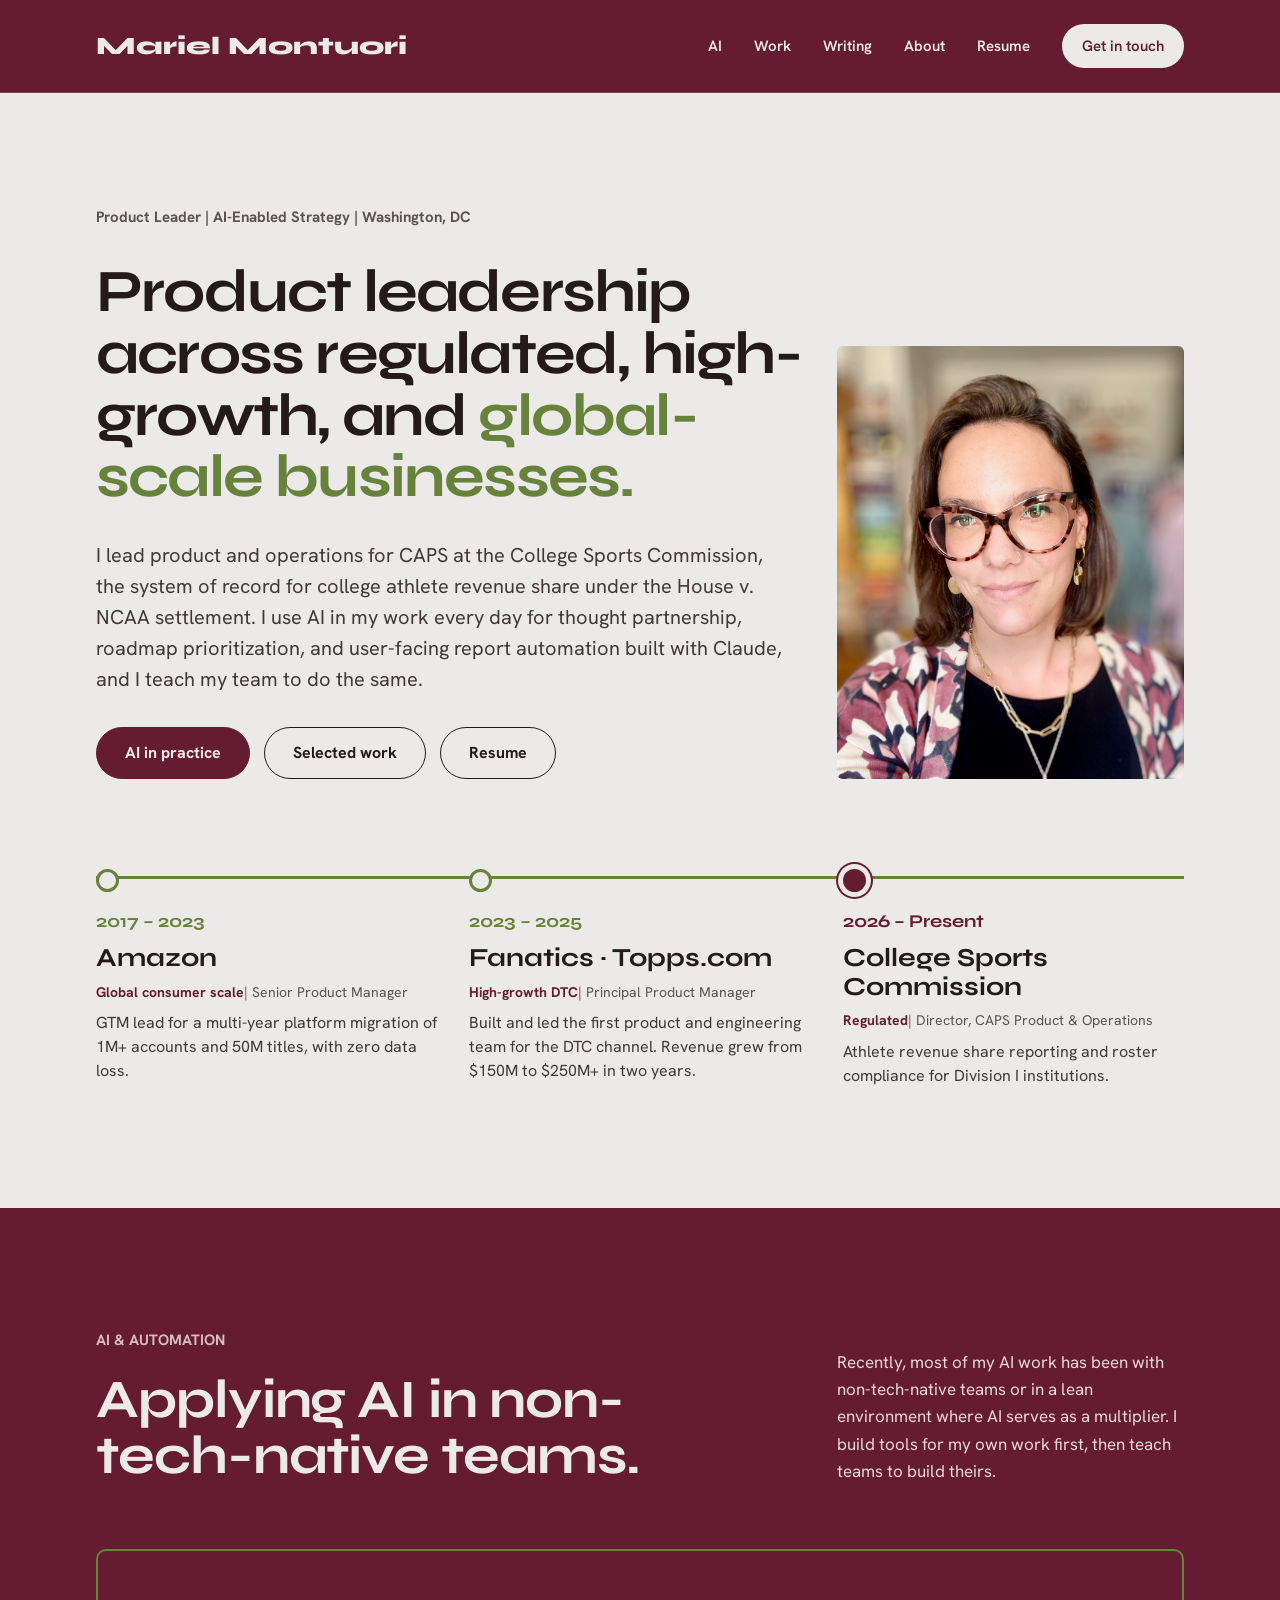
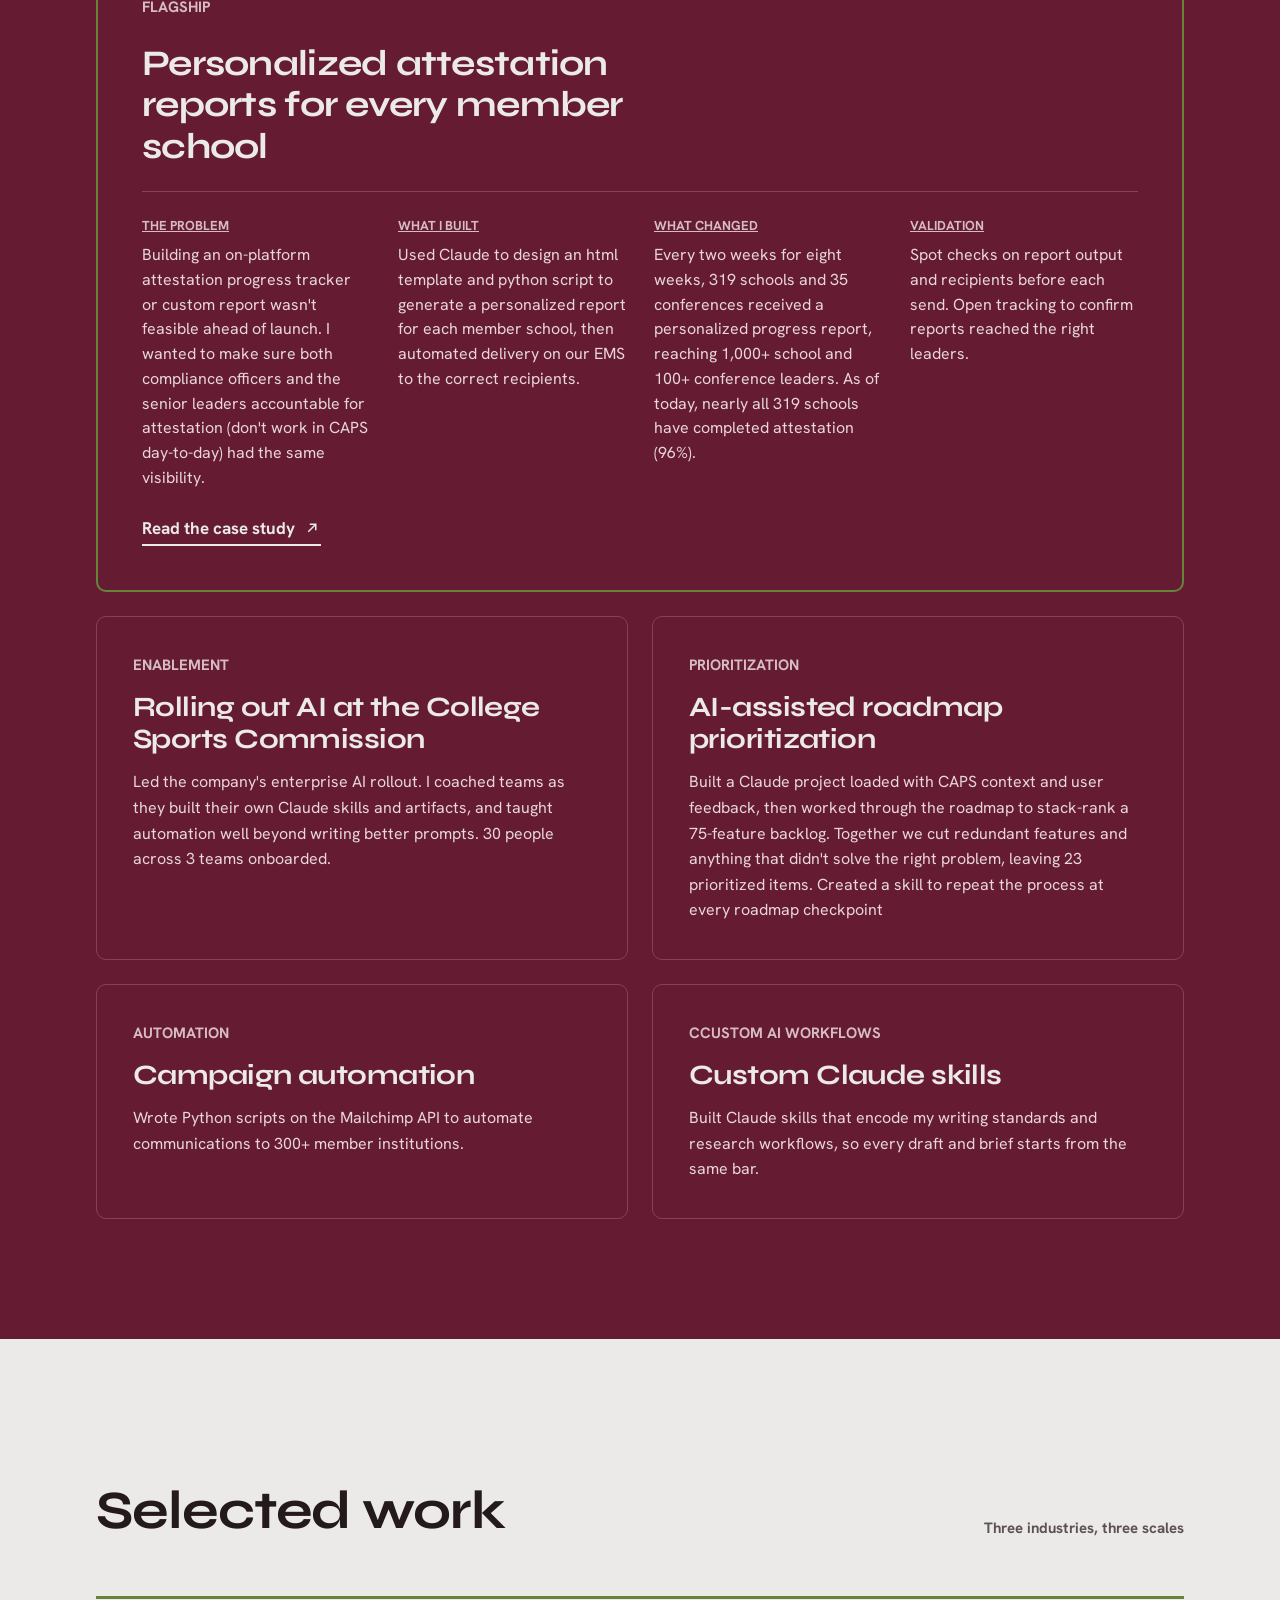
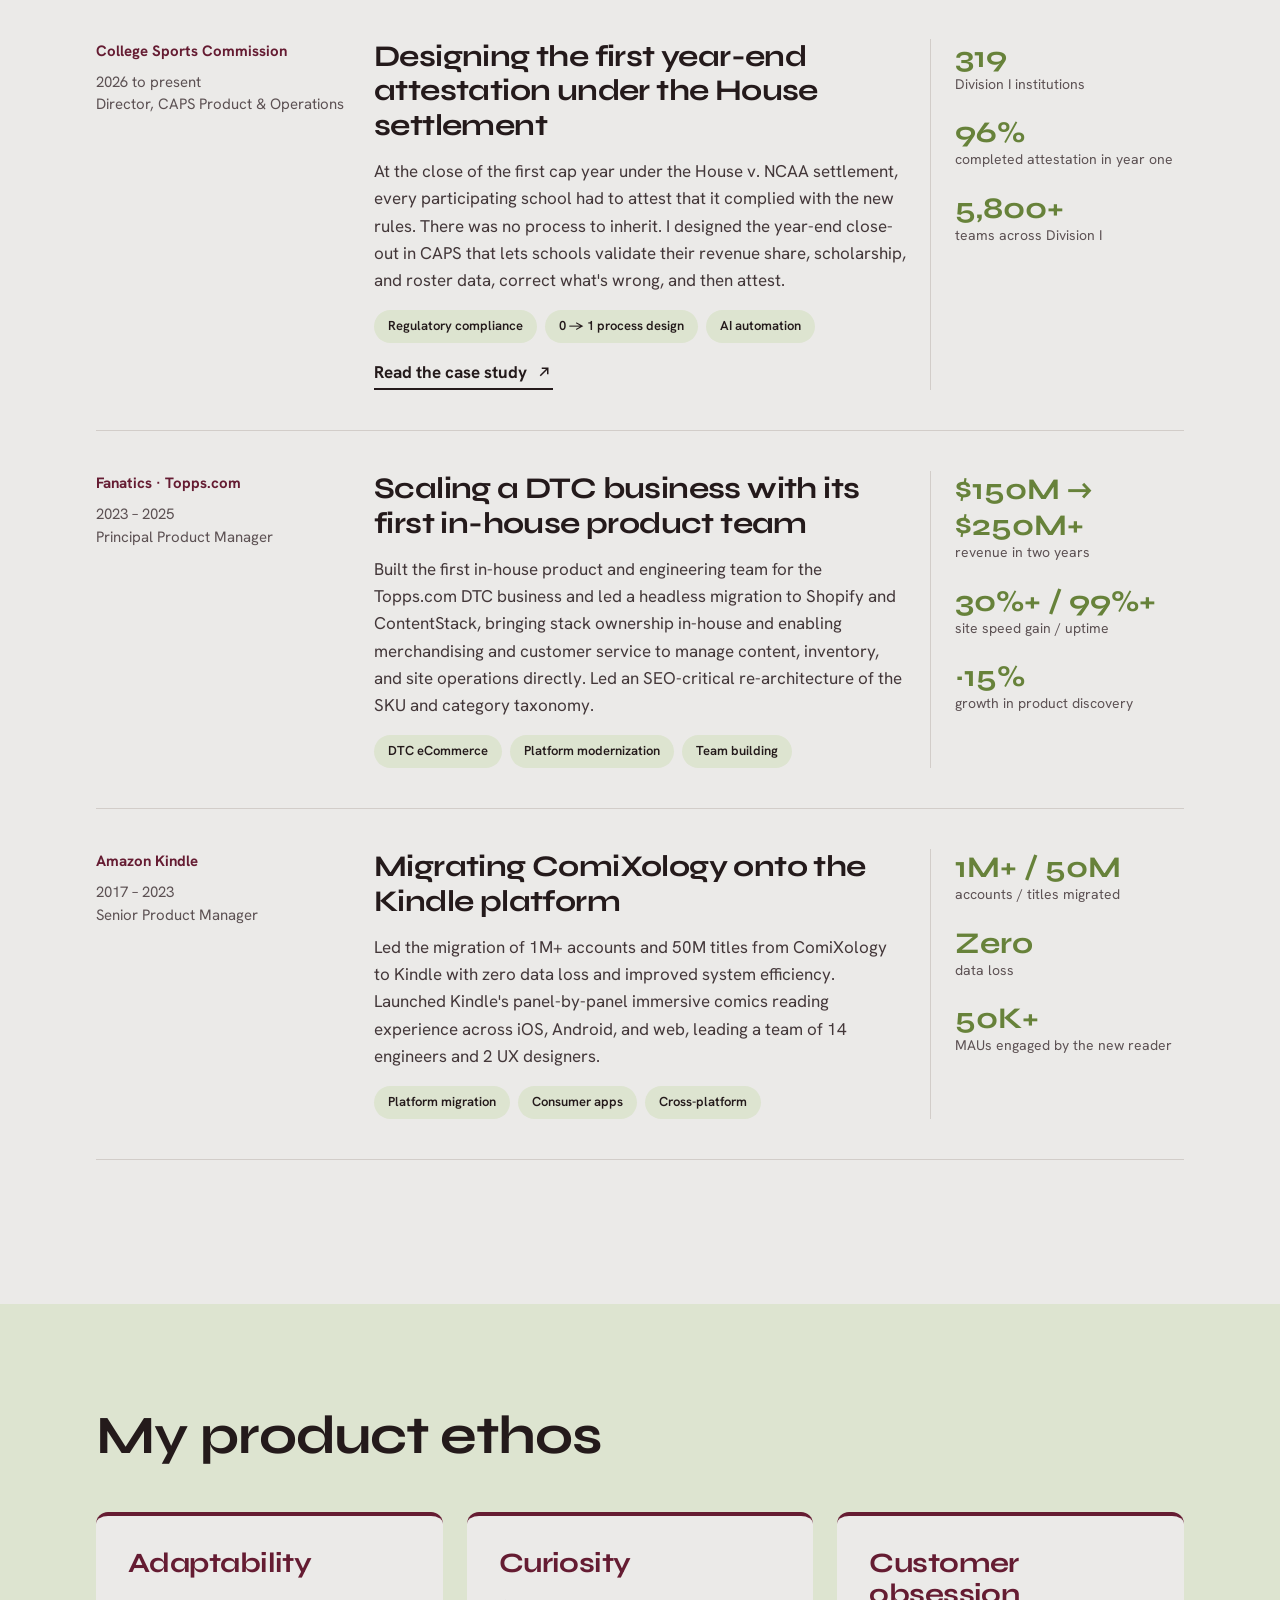
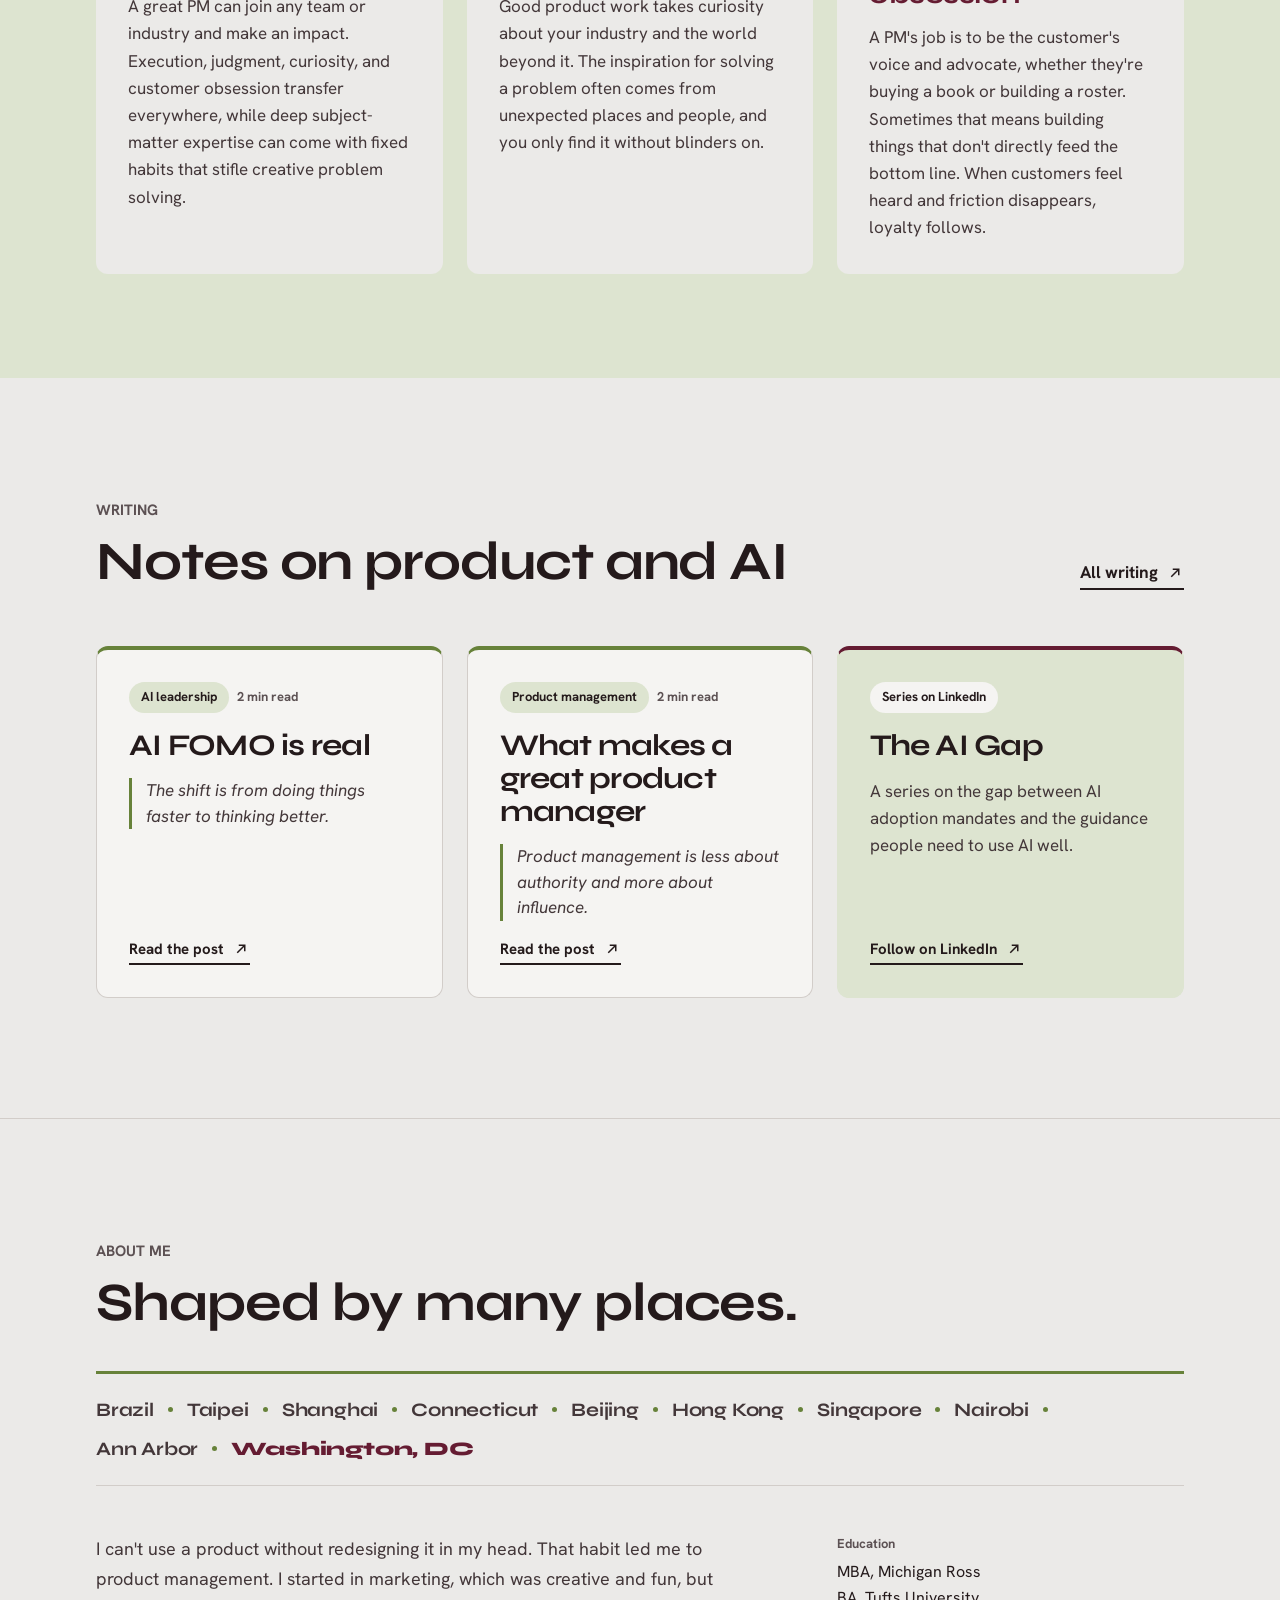
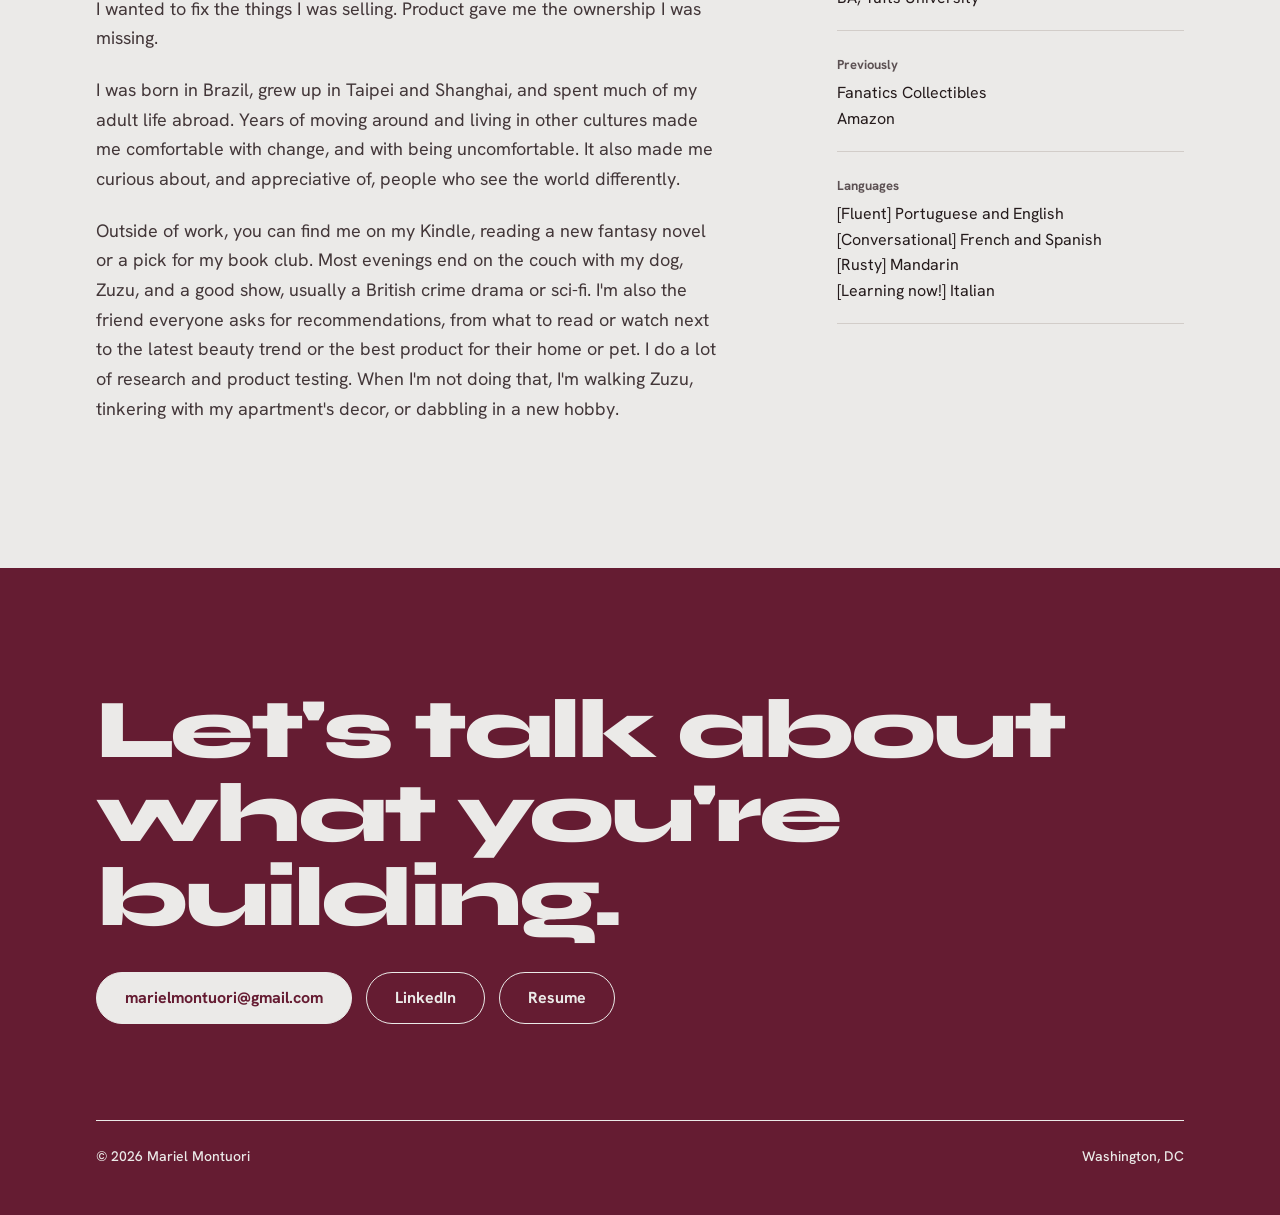
==== commit bdd20897: "Update index.html" ====
--- a/index.html
+++ b/index.html
@@ -243,7 +243,7 @@
     <div class="about2-facts">
       <div><small>Education</small>MBA, Michigan Ross<br>BA, Tufts University</div>
       <div><small>Previously</small>Fanatics Collectibles<br>Amazon</div>
-      <div><small>Languages</small>Portuguese and English, fluent<br>French and Spanish, conversational<br>Mandarin, once advanced and now rusty<br>Italian, just starting</div>
+      <div><small>Languages</small>[Fluent] Portuguese and English<br>[Conversational] French and Spanish<br>[Rusty] Mandarin<br>[Learning now!] Italian</div>
     </div>
   </div>
 </section>
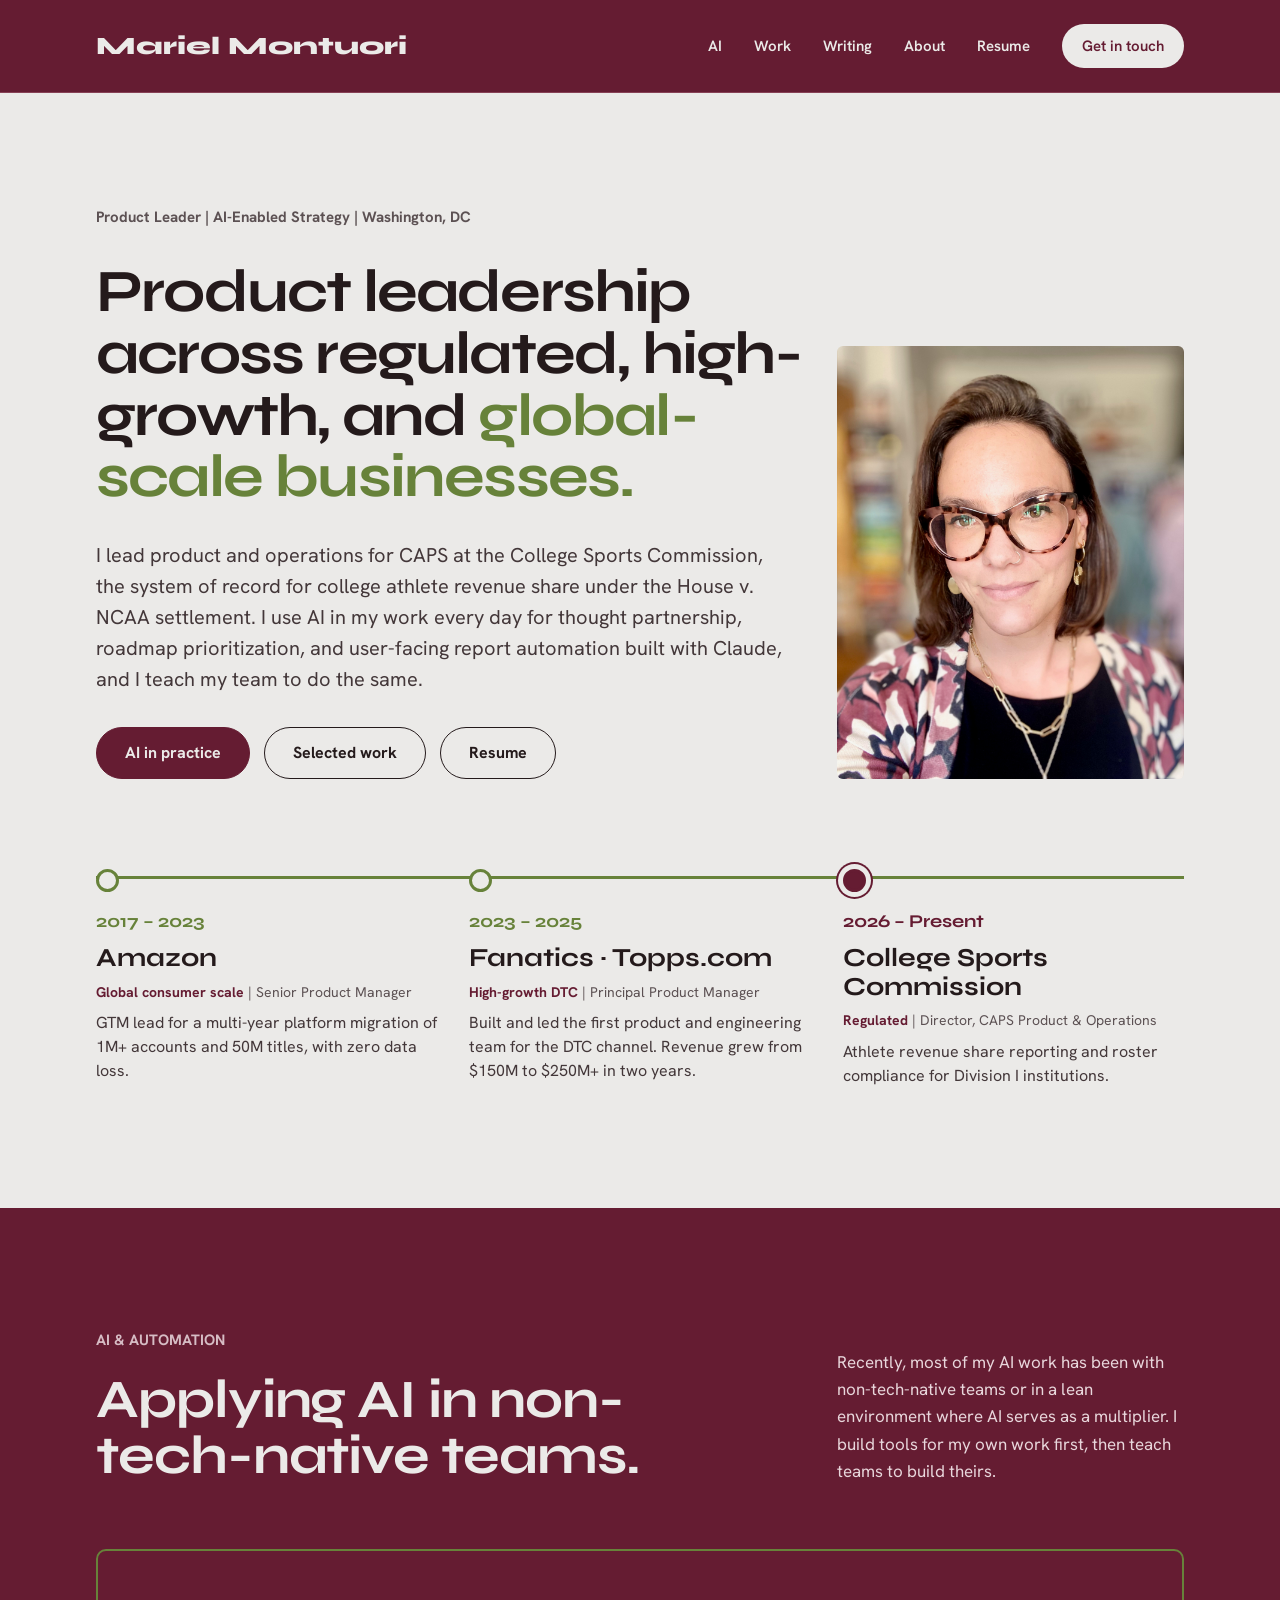
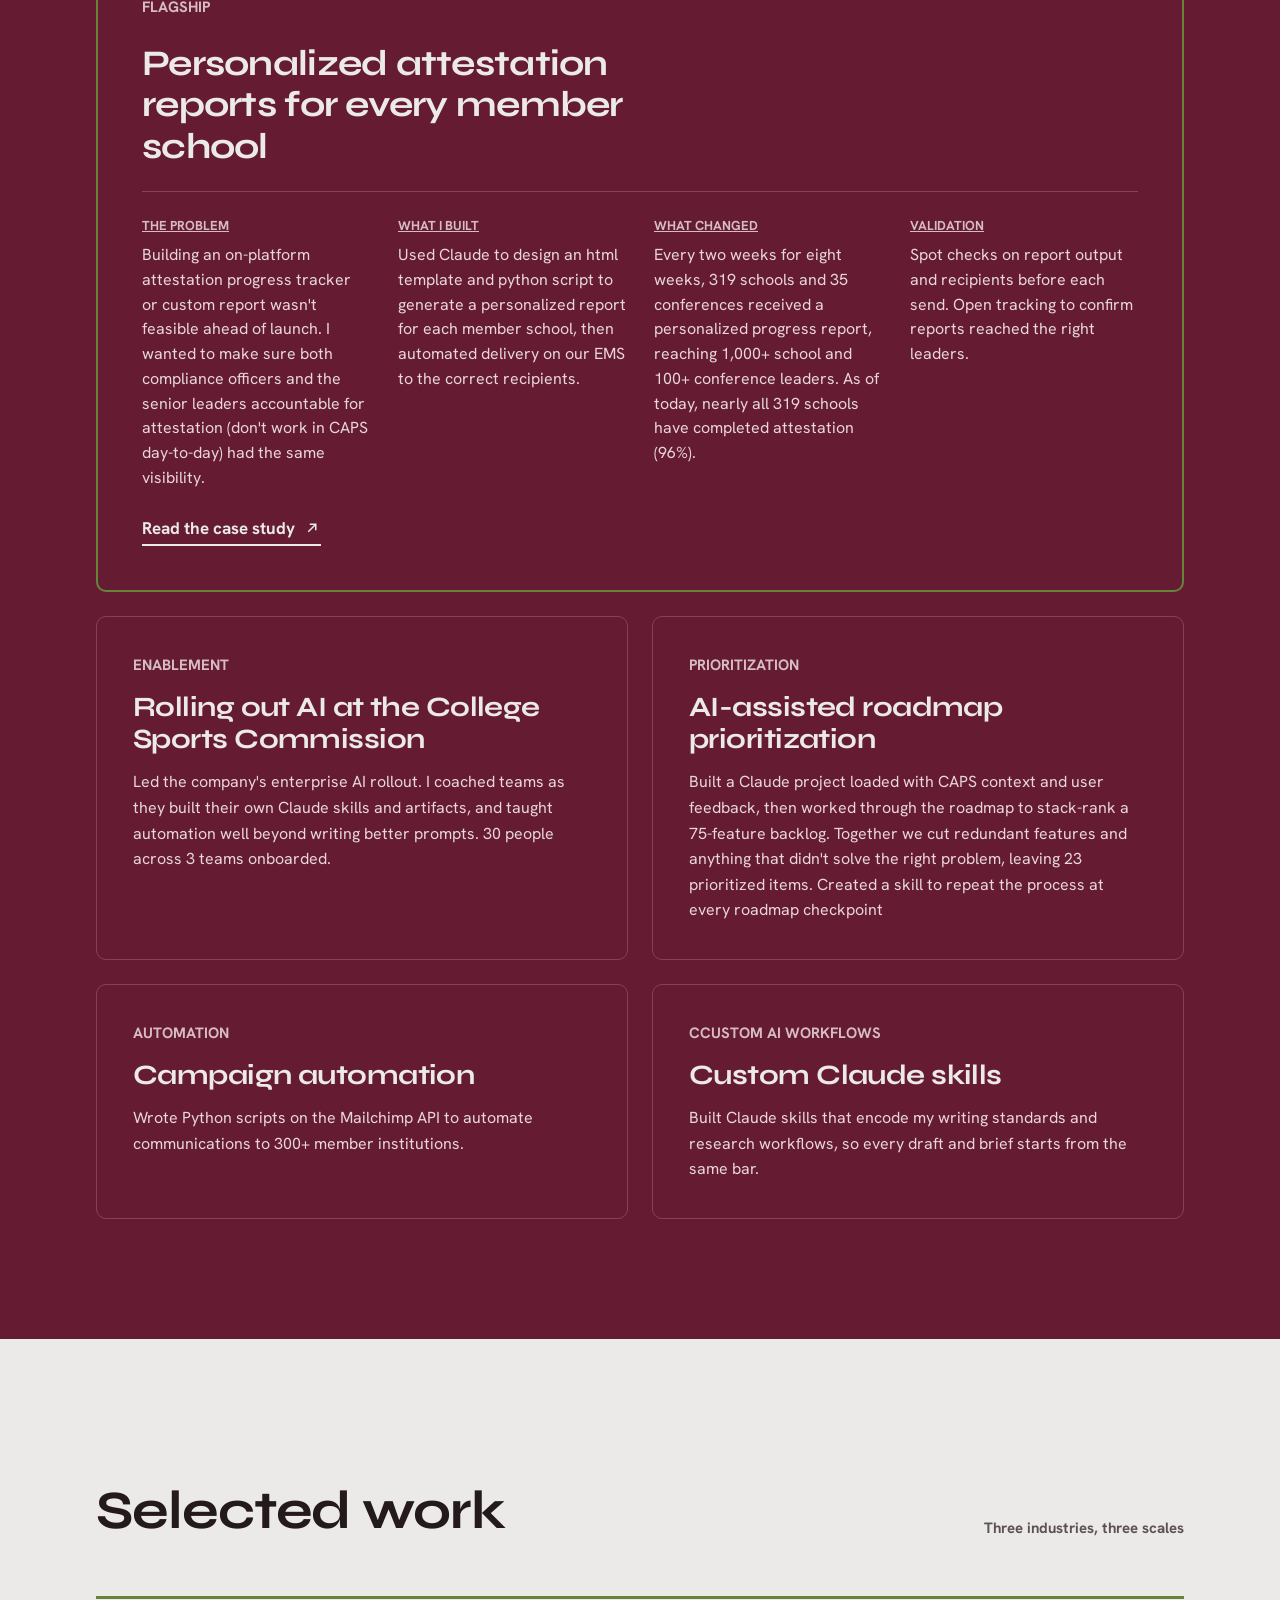
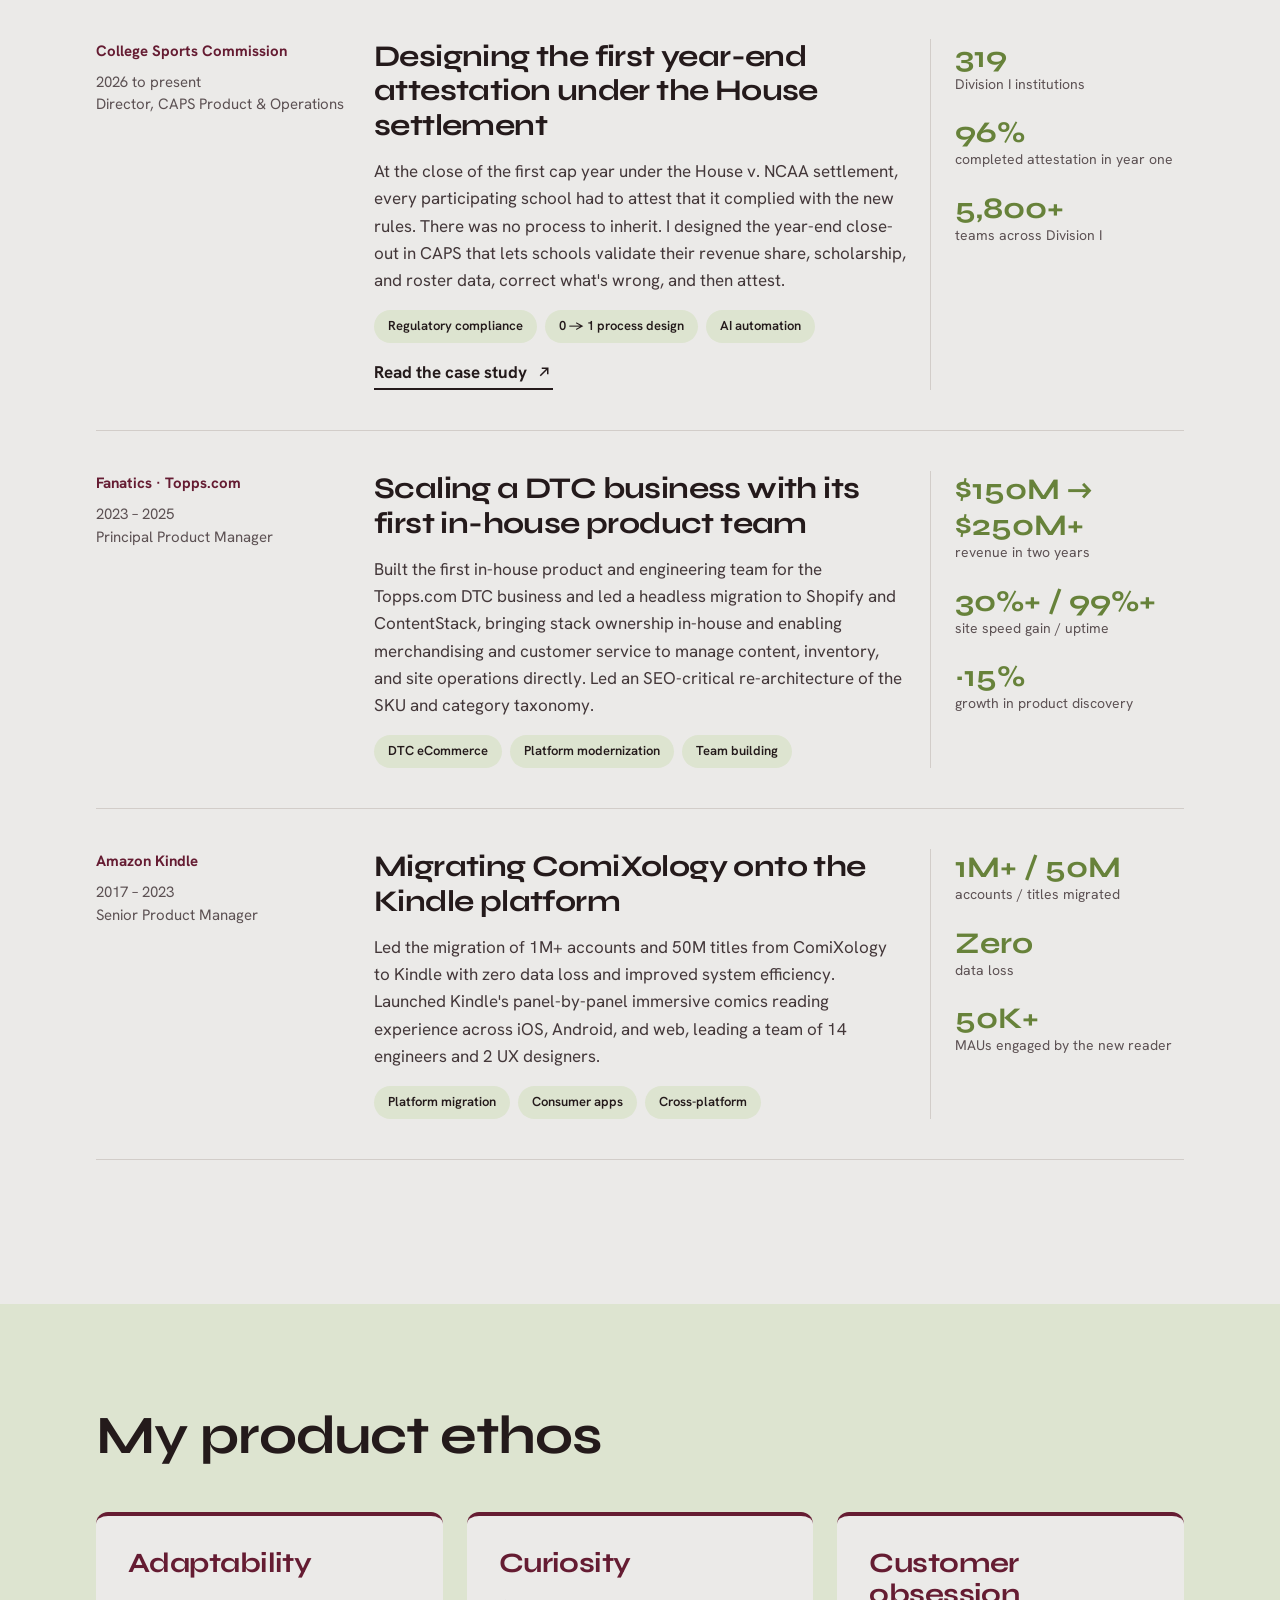
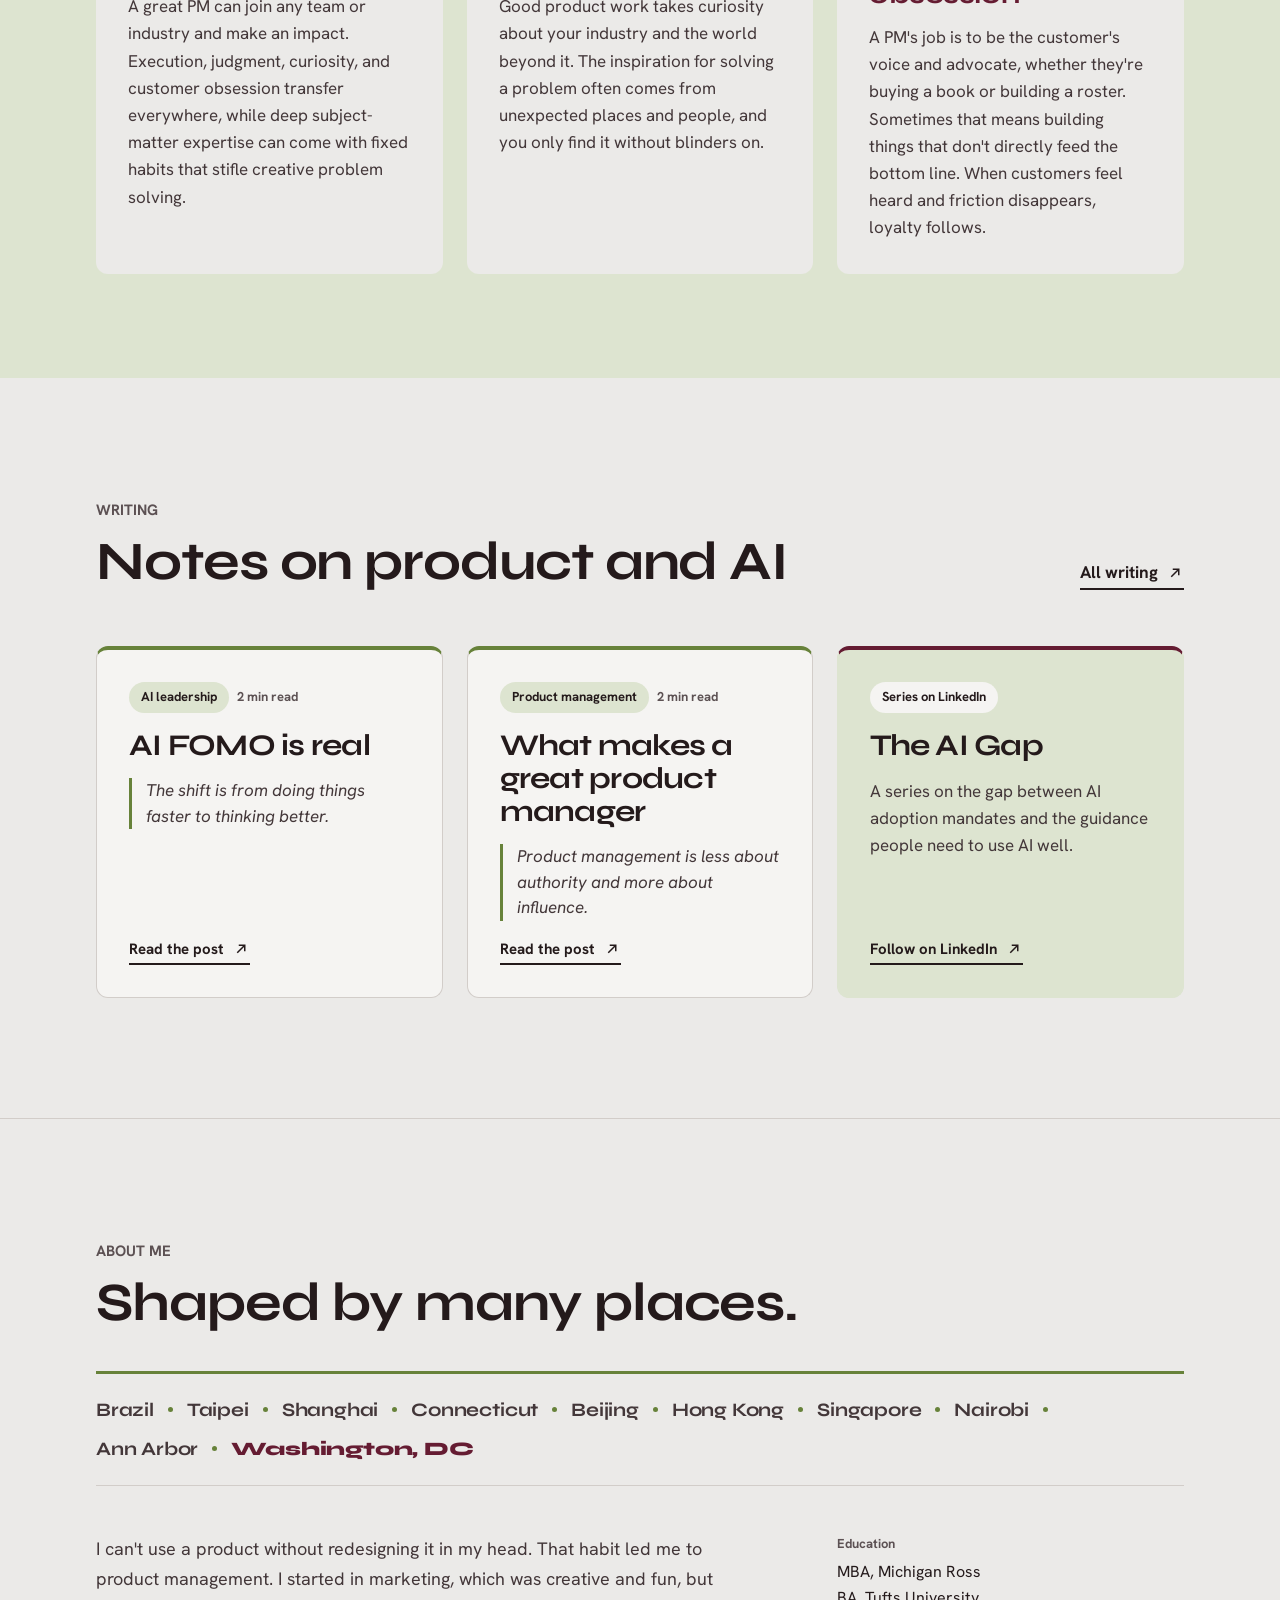
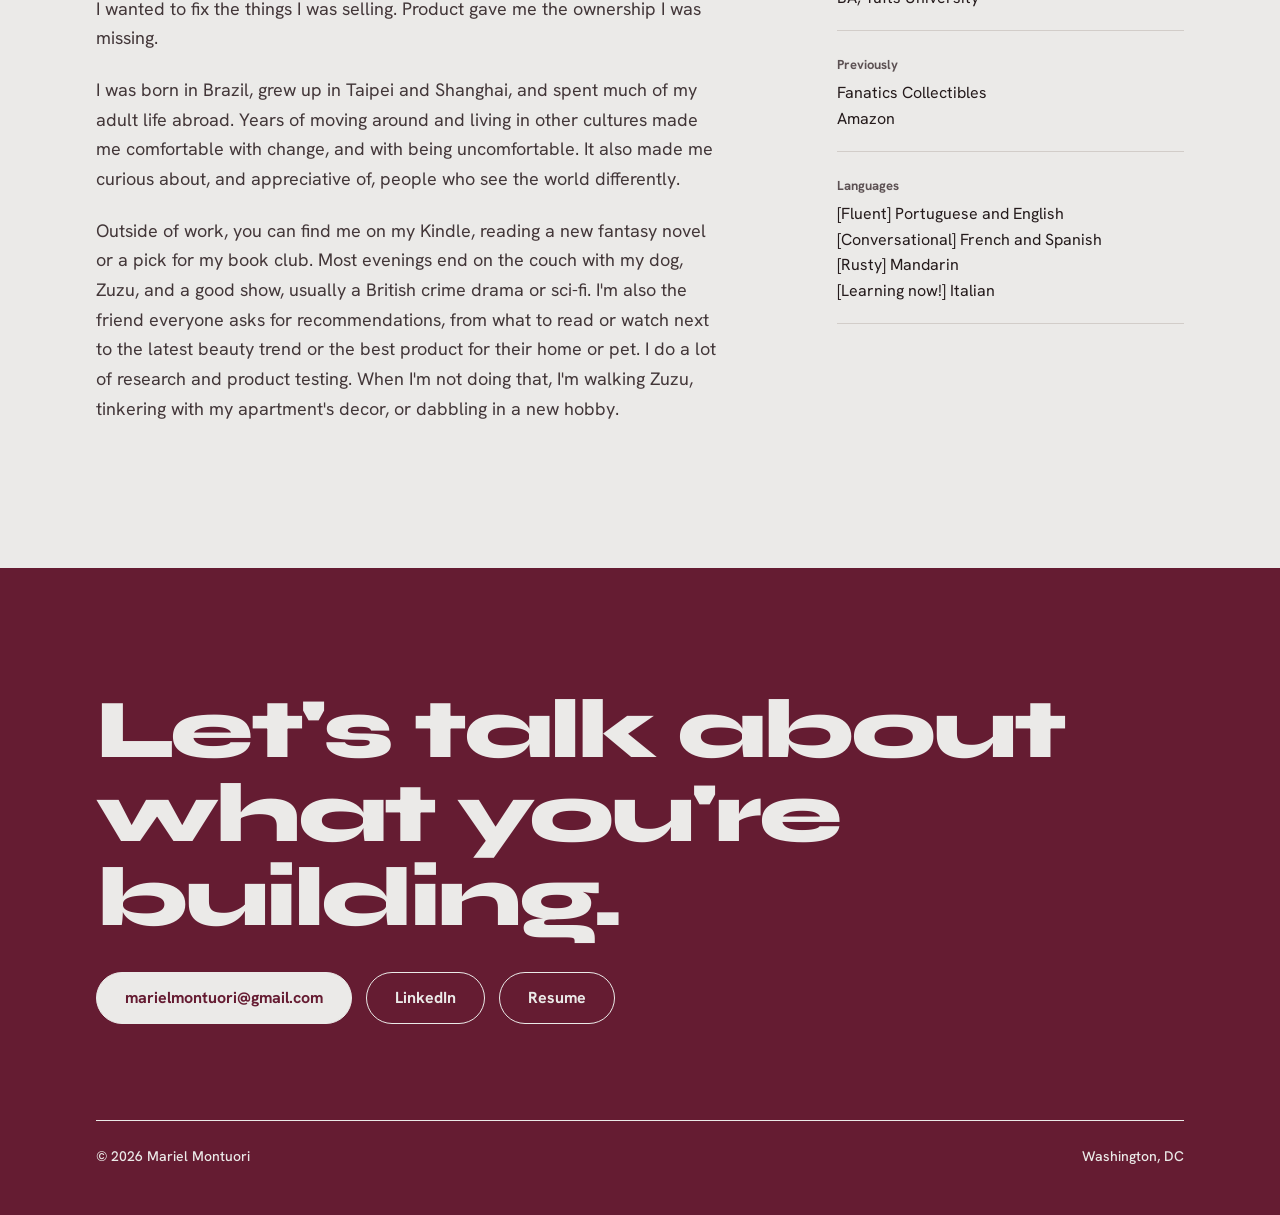
==== commit fbd6699a: "Update index.html" ====
--- a/index.html
+++ b/index.html
@@ -60,19 +60,19 @@
     <li>
       <div class="tl-years">2017 – 2023</div>
       <div class="tl-org">Amazon</div>
-      <div class="tl-meta"><b>Global consumer scale</b>| Senior Product Manager</div>
+      <div class="tl-meta"><b>Global consumer scale</b> | Senior Product Manager</div>
       <p class="tl-line">GTM lead for a multi-year platform migration of 1M+ accounts and 50M titles, with zero data loss.</p>
     </li>
     <li>
       <div class="tl-years">2023 – 2025</div>
       <div class="tl-org">Fanatics · Topps.com</div>
-      <div class="tl-meta"><b>High-growth DTC</b>| Principal Product Manager</div>
+      <div class="tl-meta"><b>High-growth DTC</b> | Principal Product Manager</div>
       <p class="tl-line">Built and led the first product and engineering team for the DTC channel. Revenue grew from $150M to $250M+ in two years.</p>
     </li>
     <li class="now">
       <div class="tl-years">2026 – Present</div>
       <div class="tl-org">College Sports Commission</div>
-      <div class="tl-meta"><b>Regulated</b>| Director, CAPS Product &amp; Operations</div>
+      <div class="tl-meta"><b>Regulated</b> | Director, CAPS Product &amp; Operations</div>
       <p class="tl-line">Athlete revenue share reporting and roster compliance for Division I institutions.</p>
     </li>
   </ol>
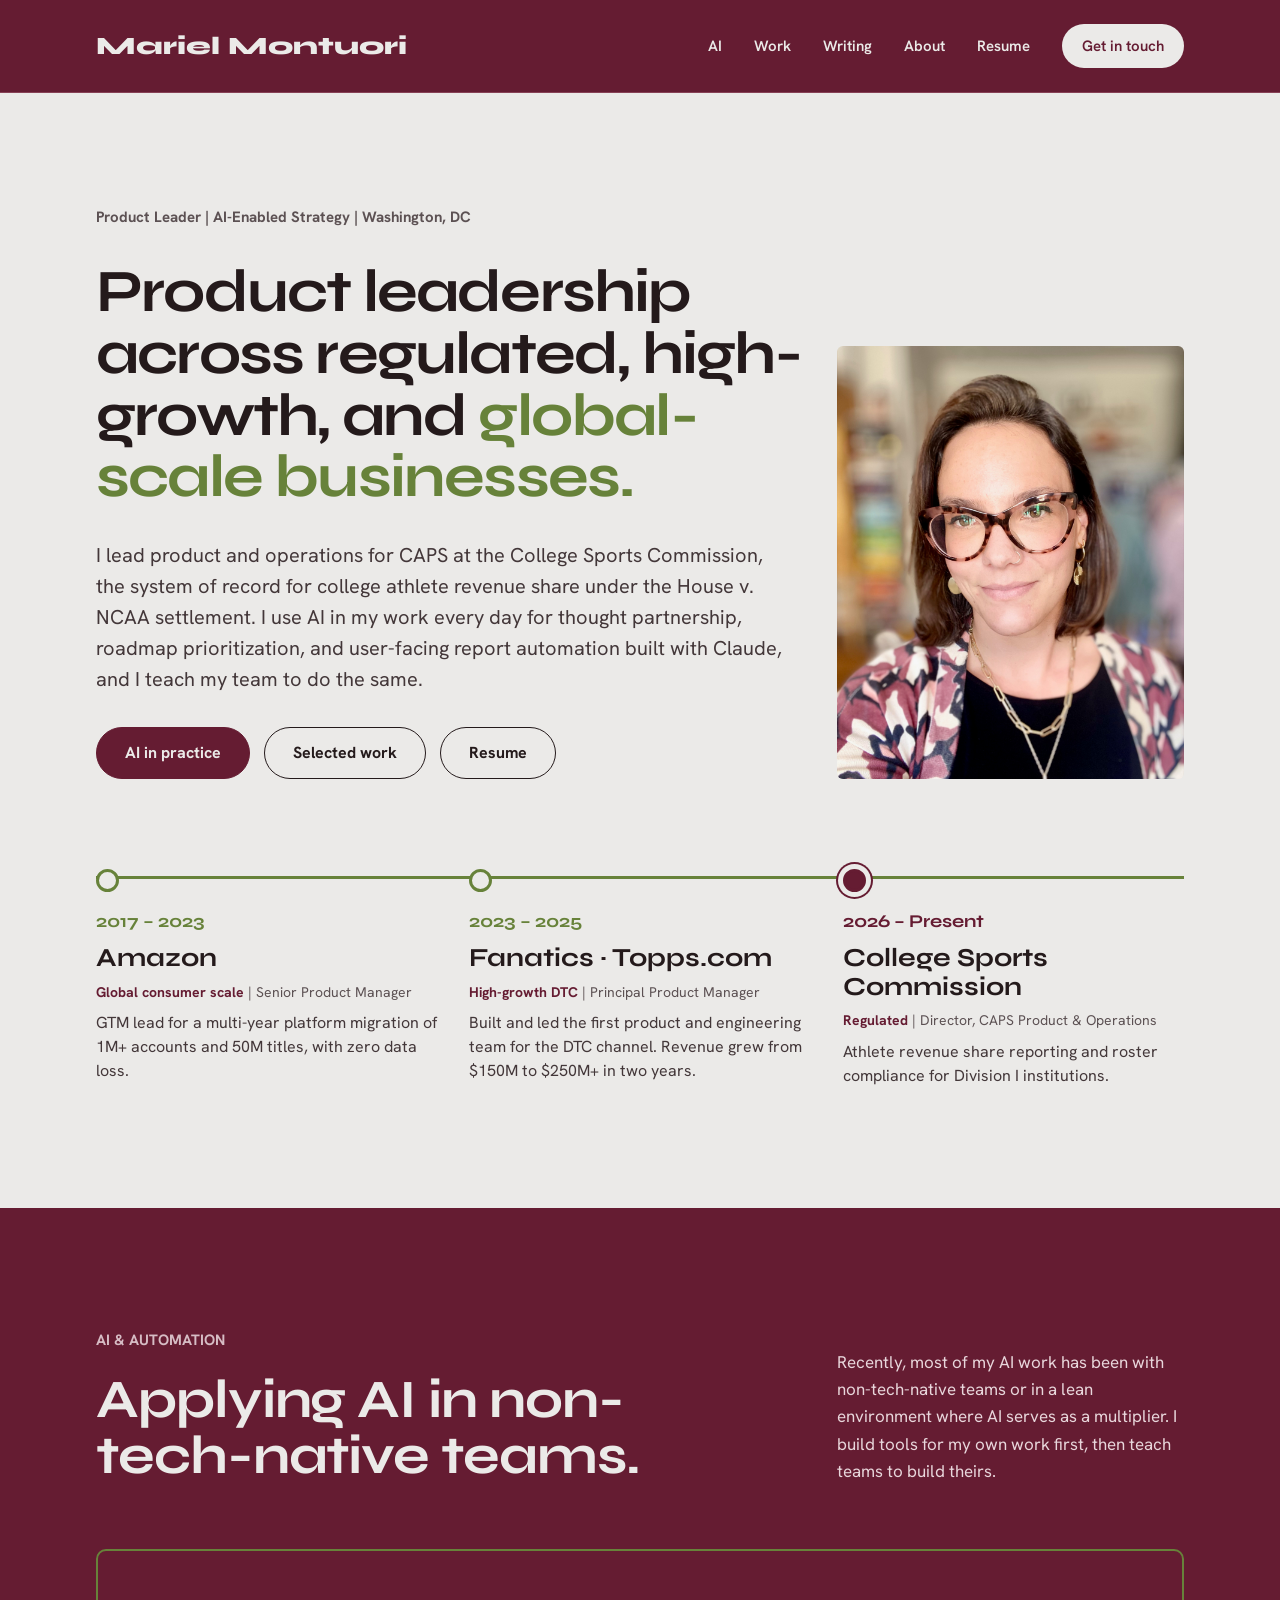
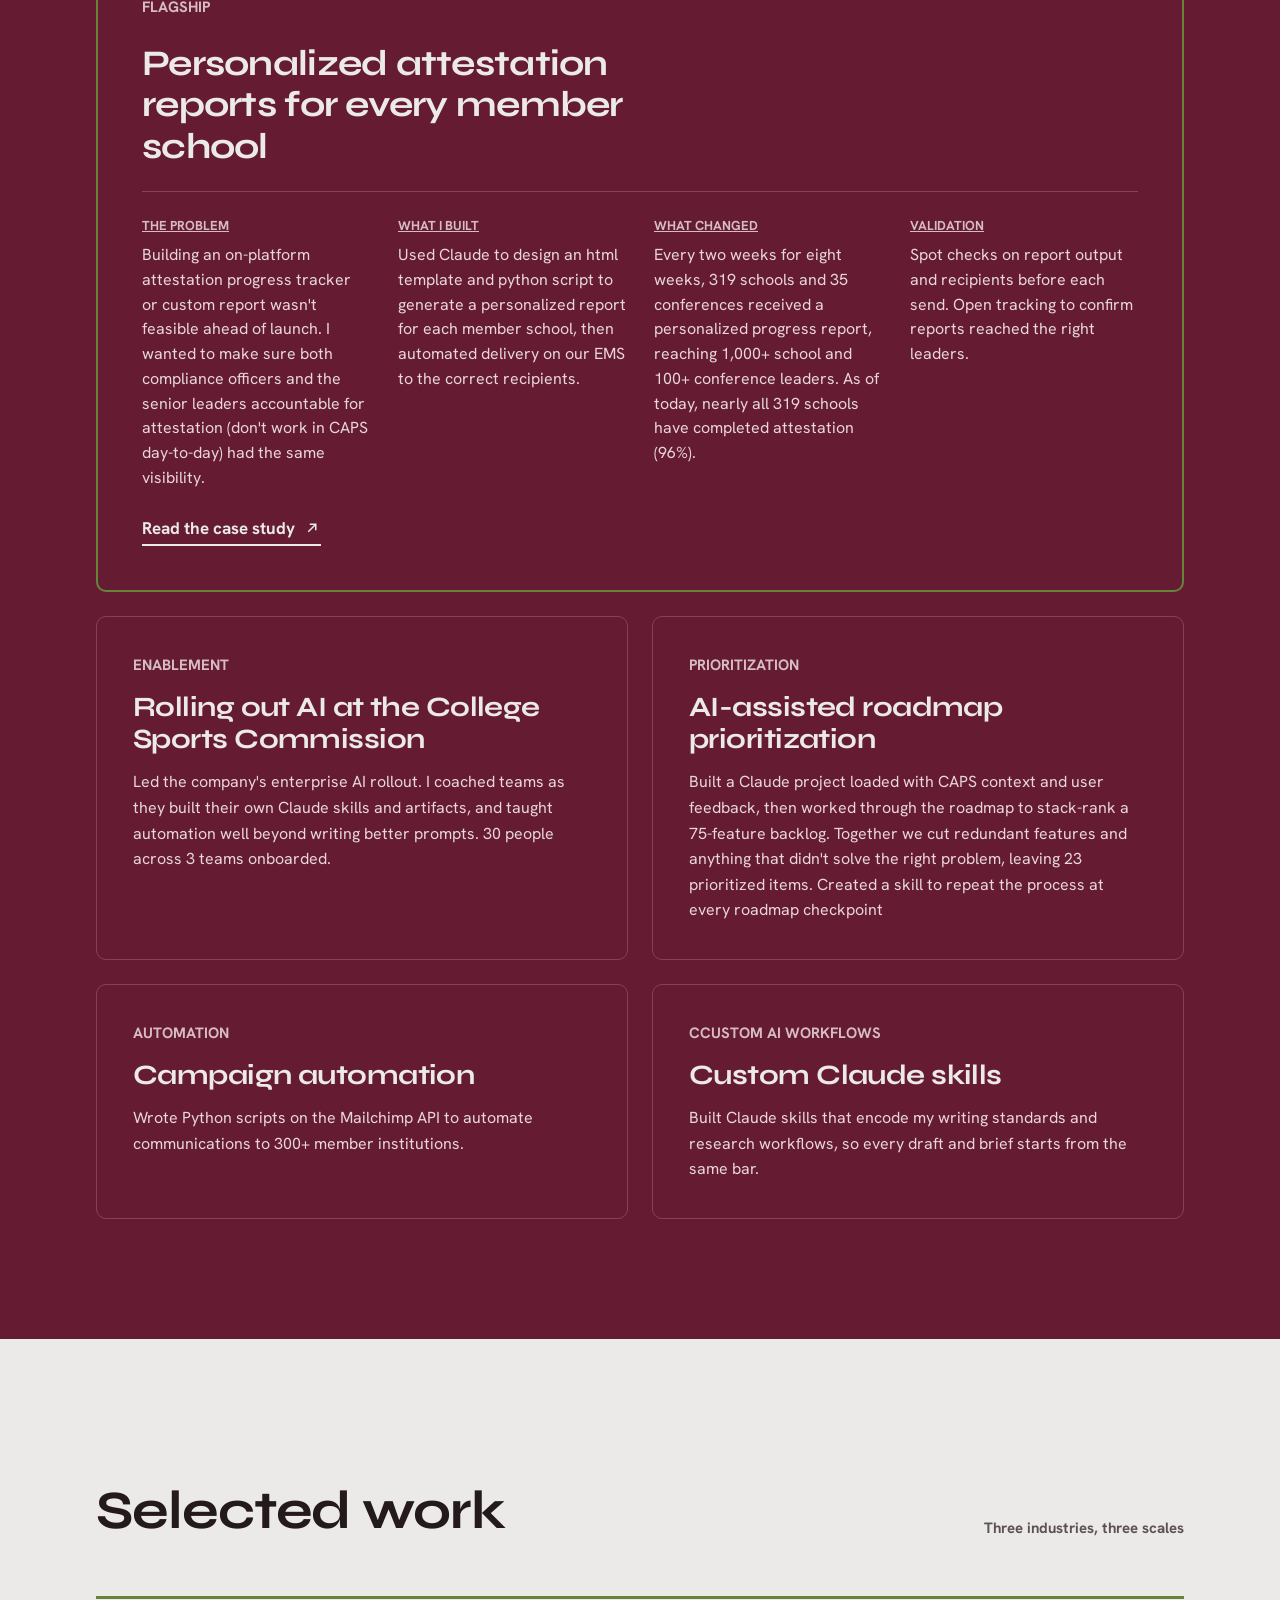
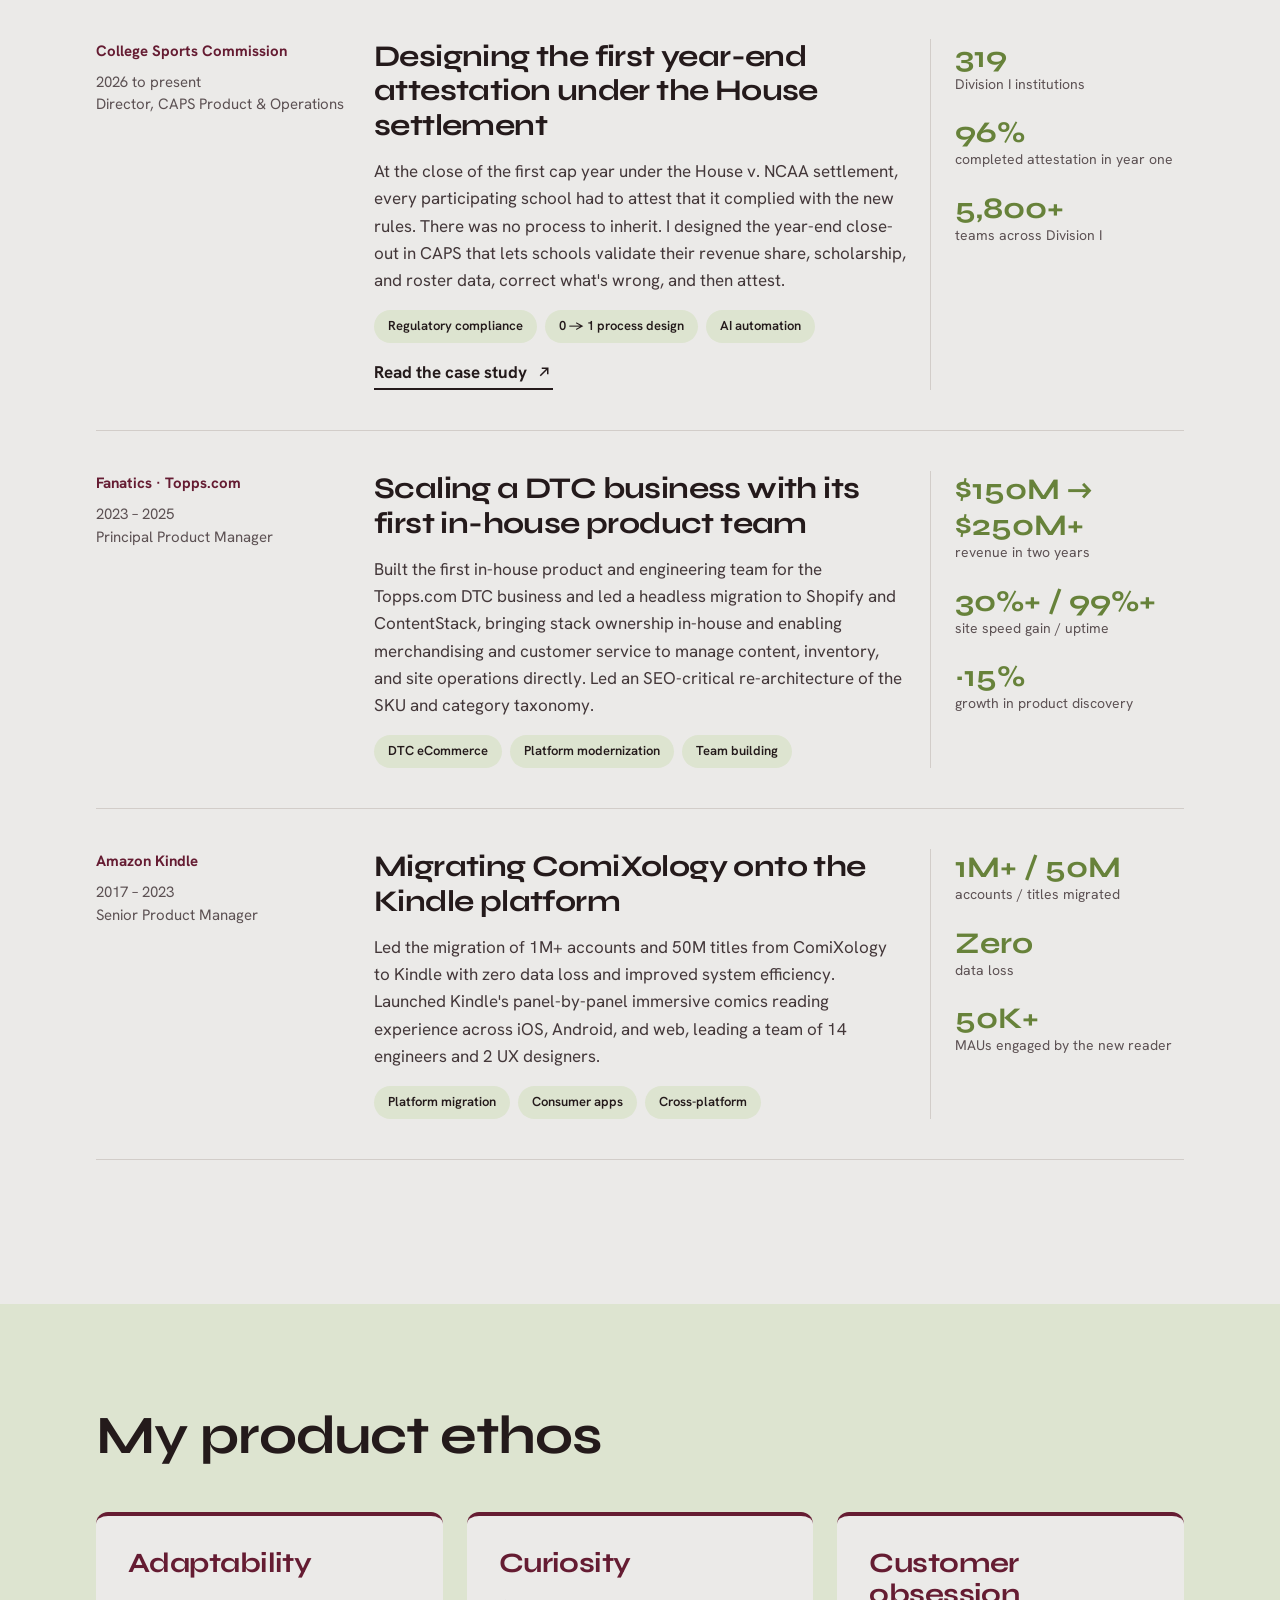
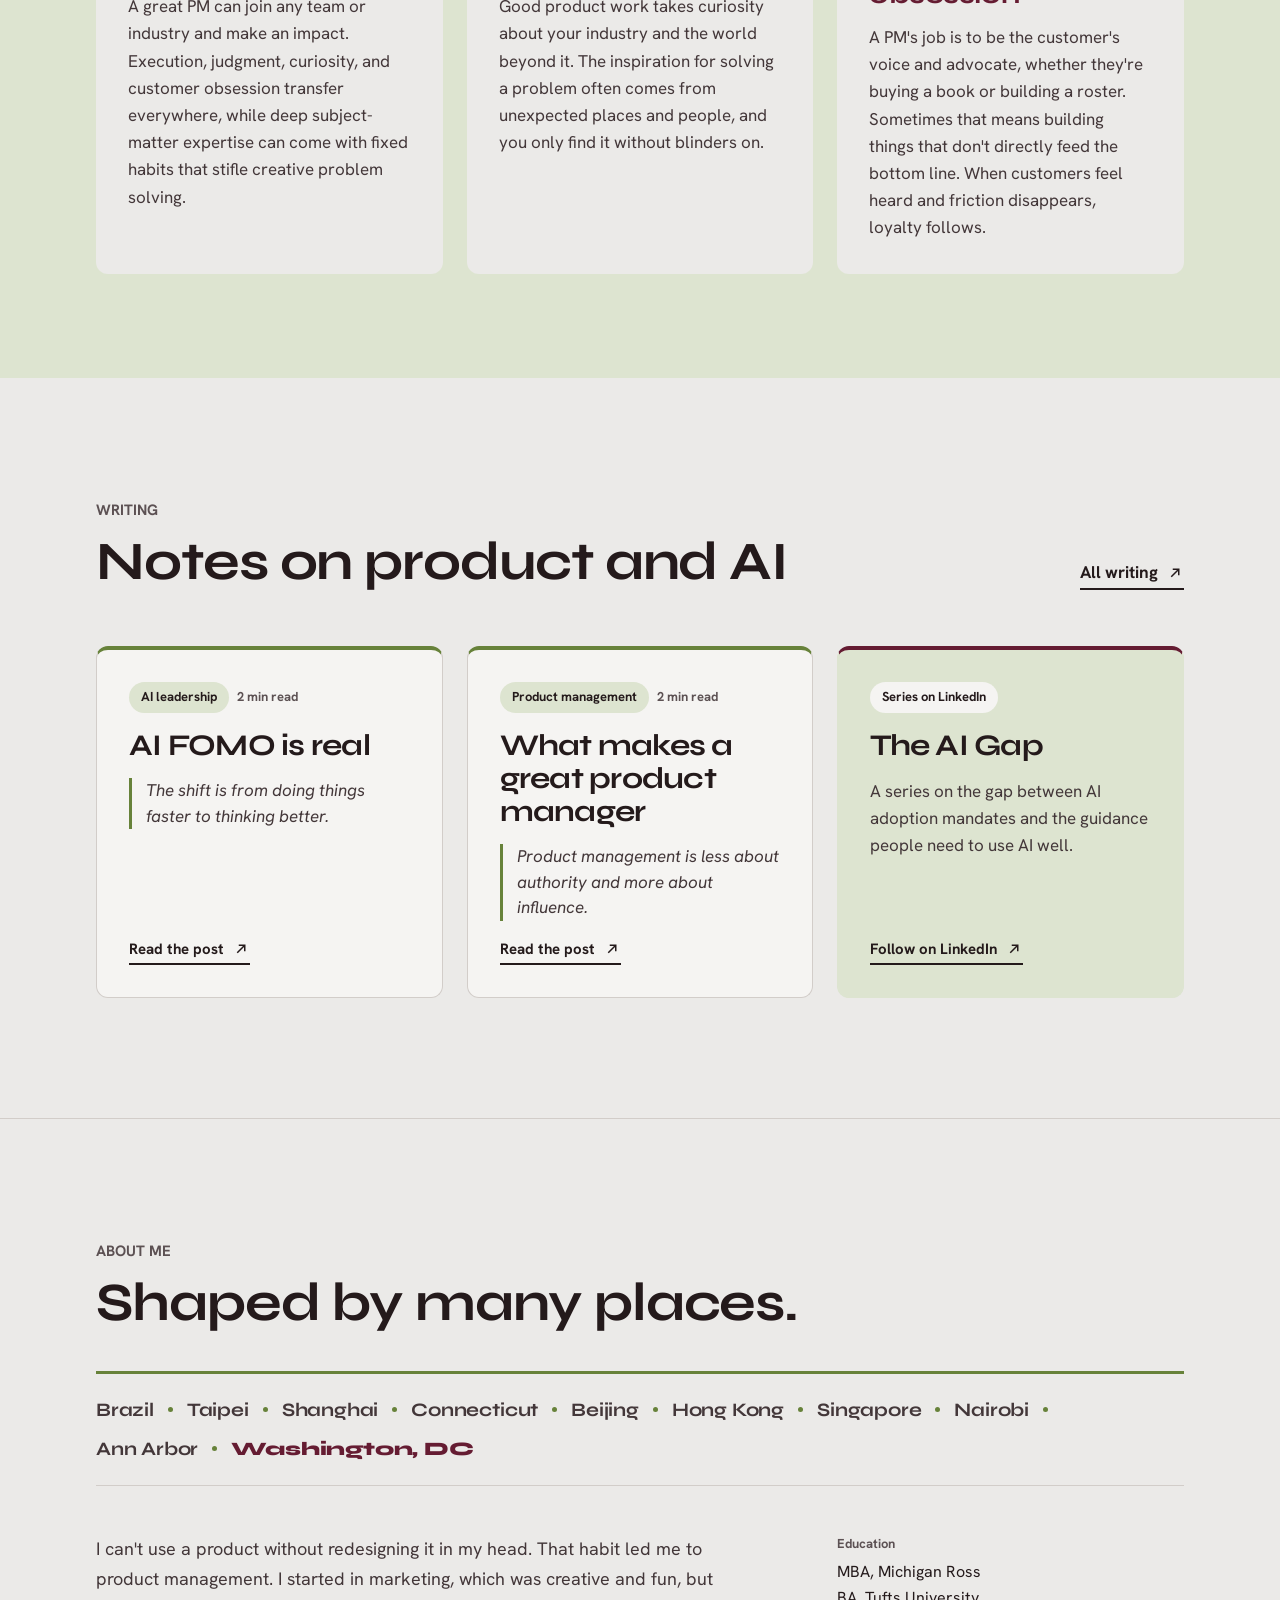
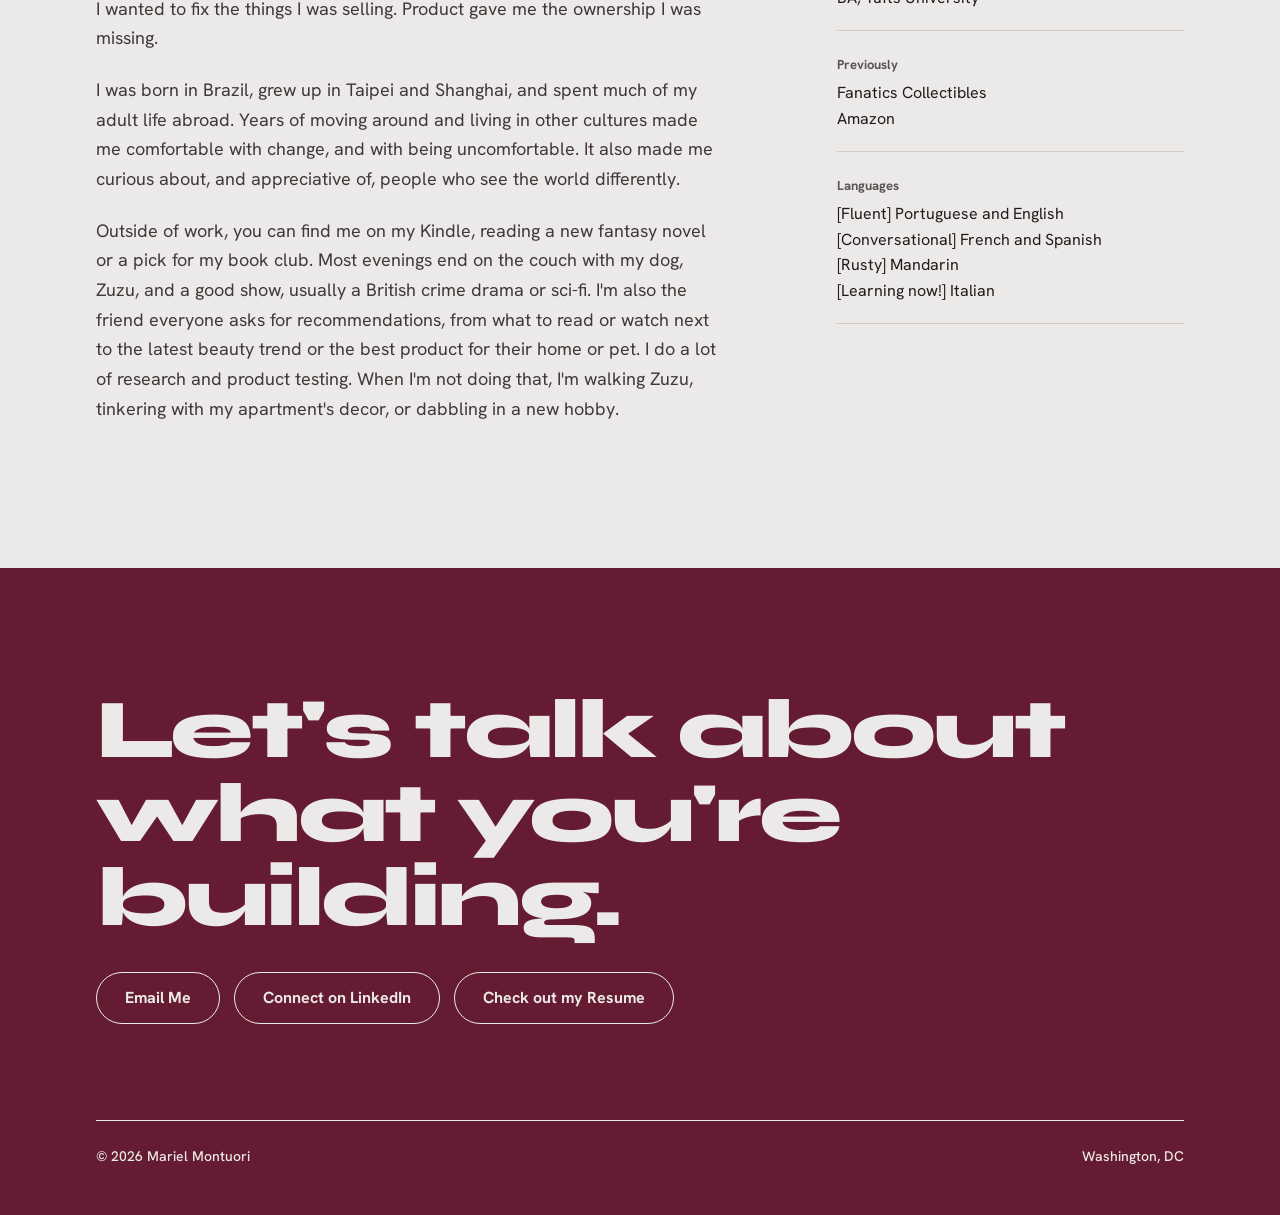
==== commit d0dd3fb0: "Update index.html" ====
--- a/index.html
+++ b/index.html
@@ -255,9 +255,9 @@
   <div class="wrap">
     <h2>Let's talk about what you're building.</h2>
     <div class="btn-row">
-      <a class="btn btn--solid" href="mailto:marielmontuori@gmail.com">marielmontuori@gmail.com</a>
-      <a class="btn" href="https://linkedin.com/in/marielmontuori">LinkedIn</a>
-      <a class="btn" href="/resume/">Resume</a>
+      <a class="btn" href="mailto:marielmontuori@gmail.com">Email Me</a>
+      <a class="btn" href="https://linkedin.com/in/marielmontuori">Connect on LinkedIn</a>
+      <a class="btn" href="/resume/">Check out my Resume</a>
     </div>
     <div class="footer-row"><span>© 2026 Mariel Montuori</span><span>Washington, DC</span></div>
   </div>
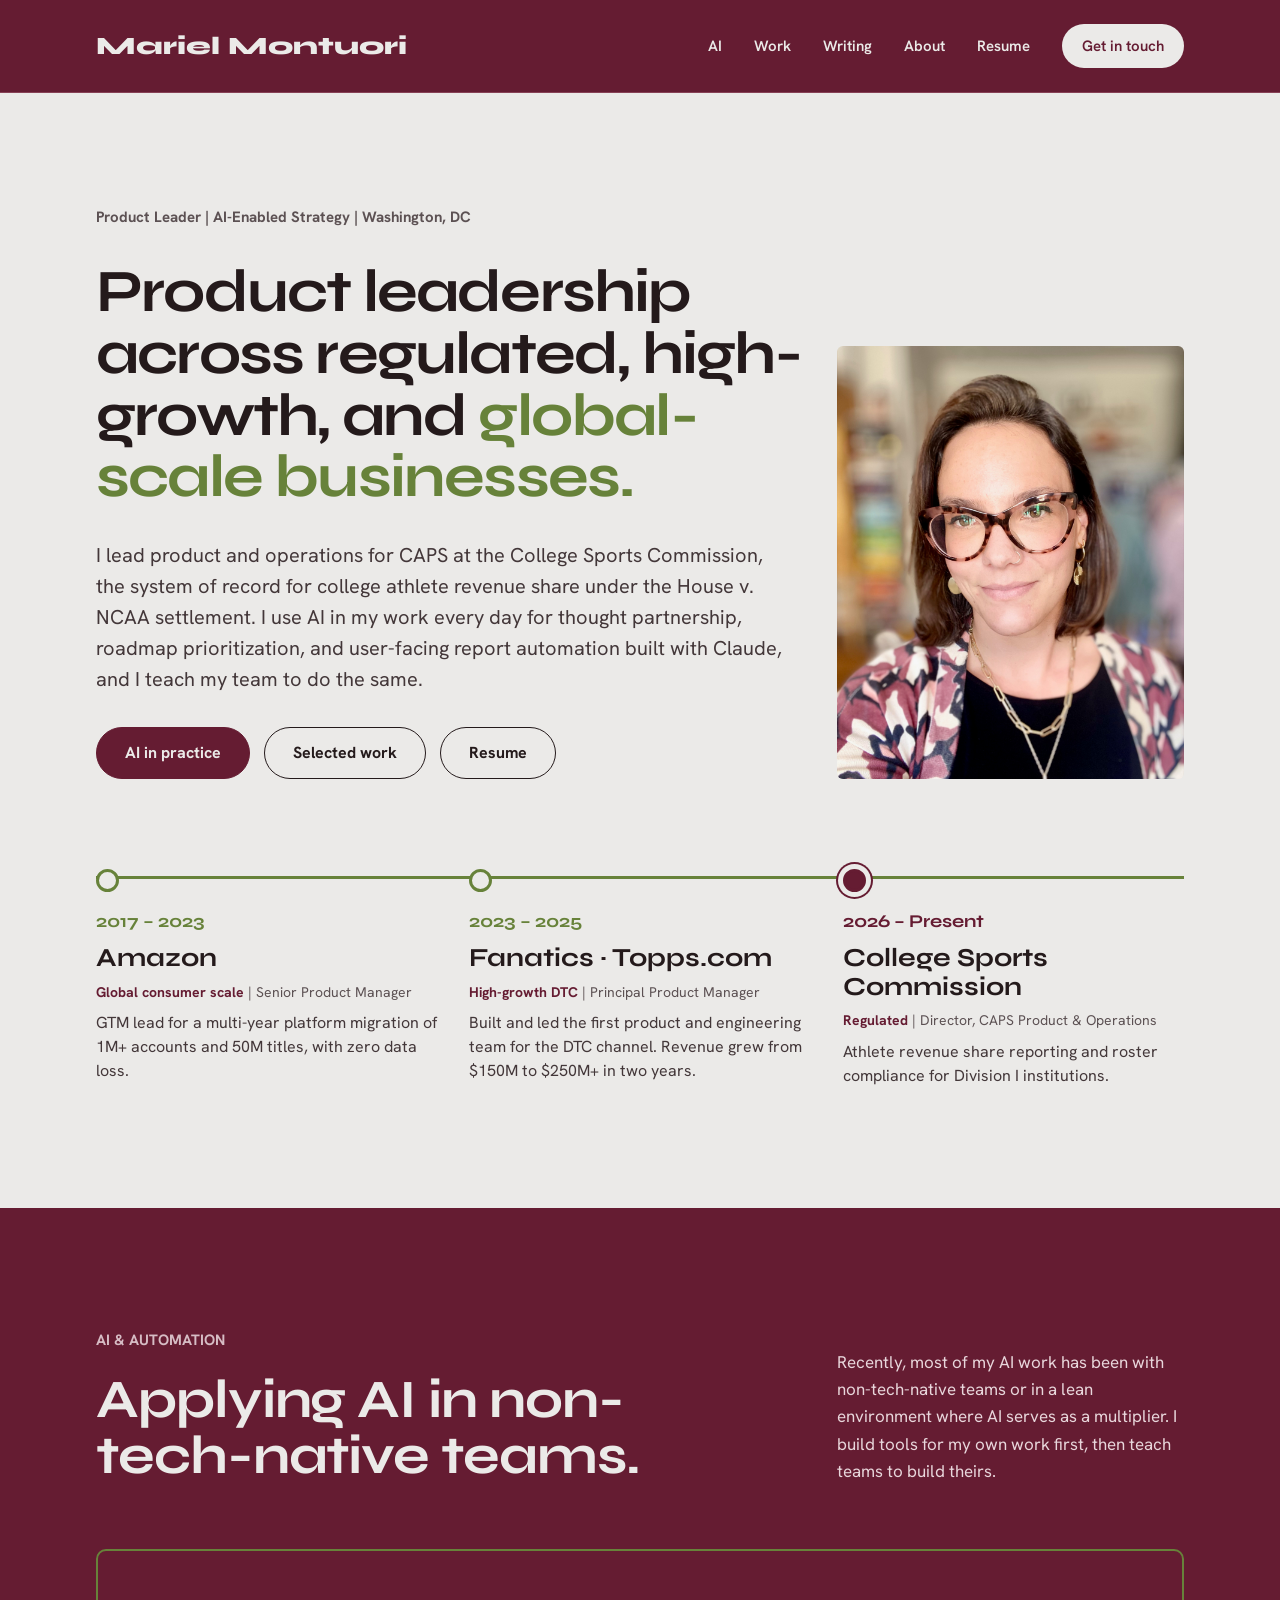
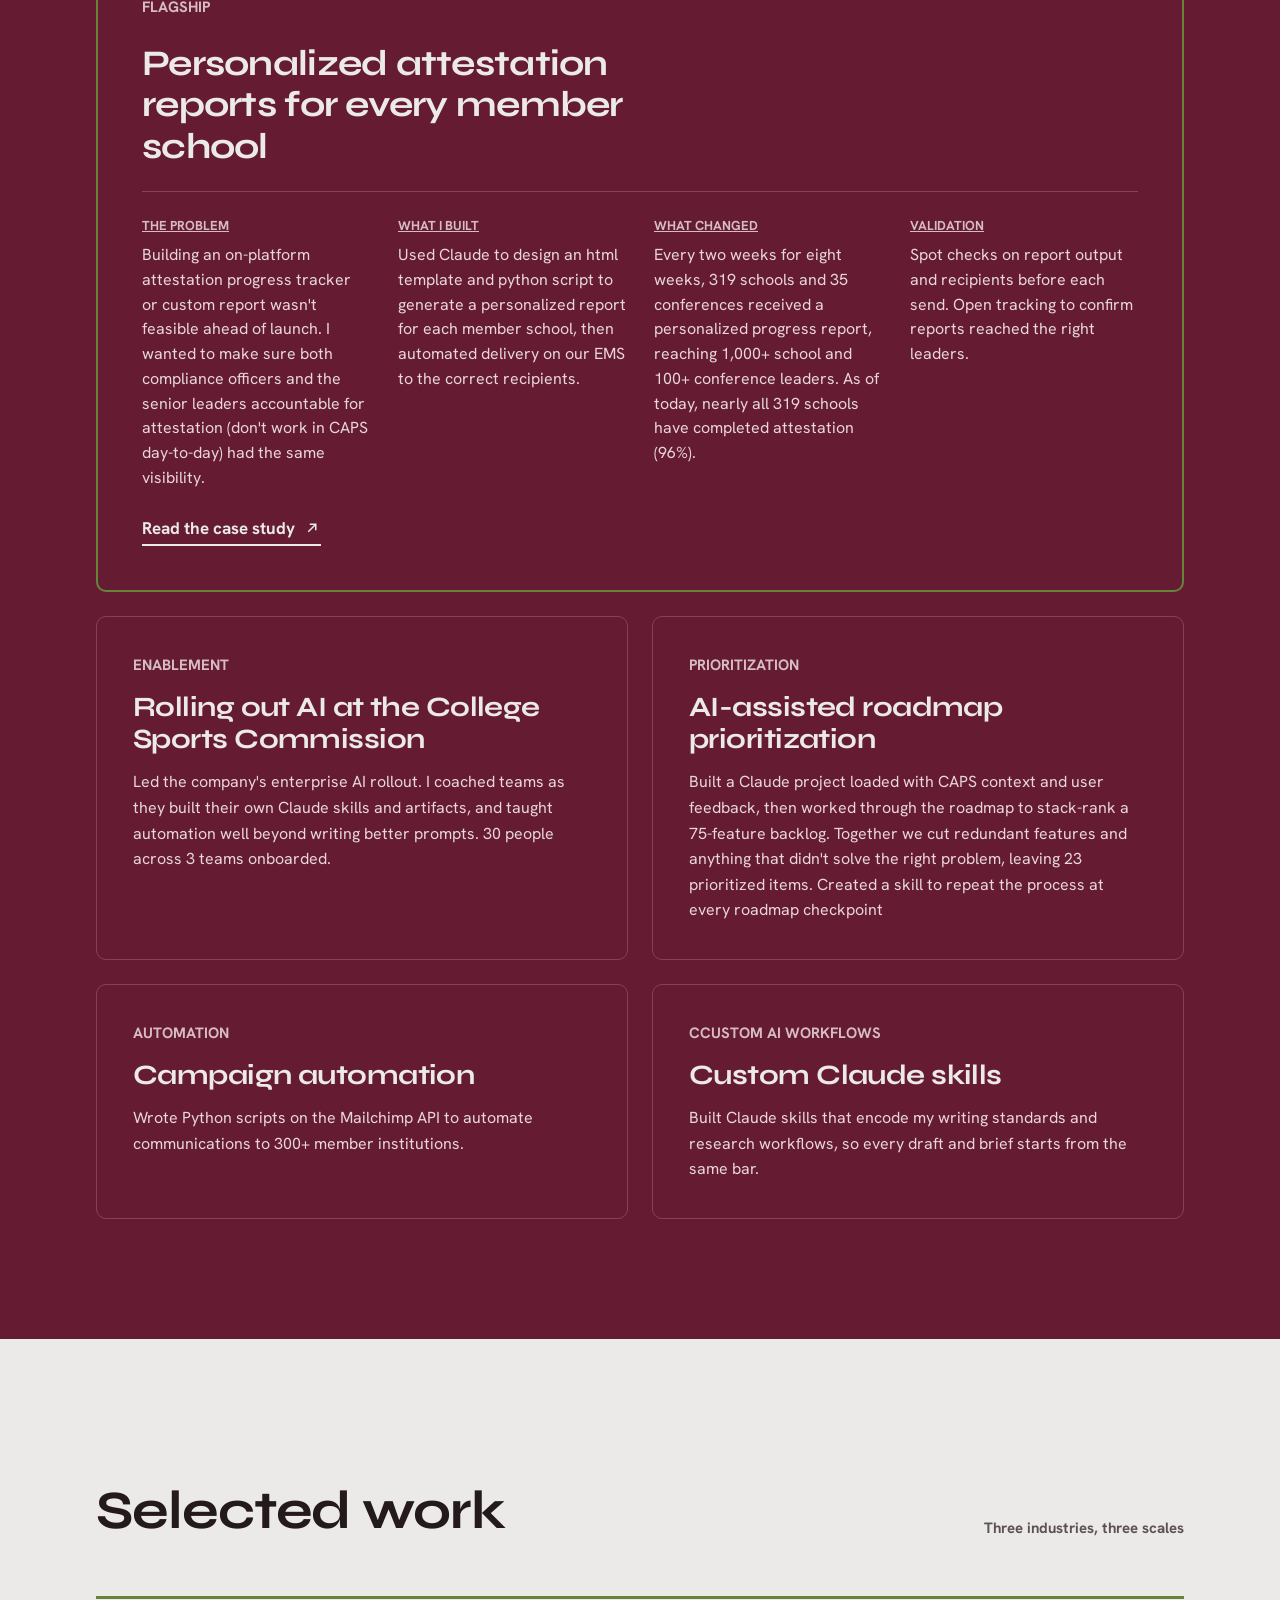
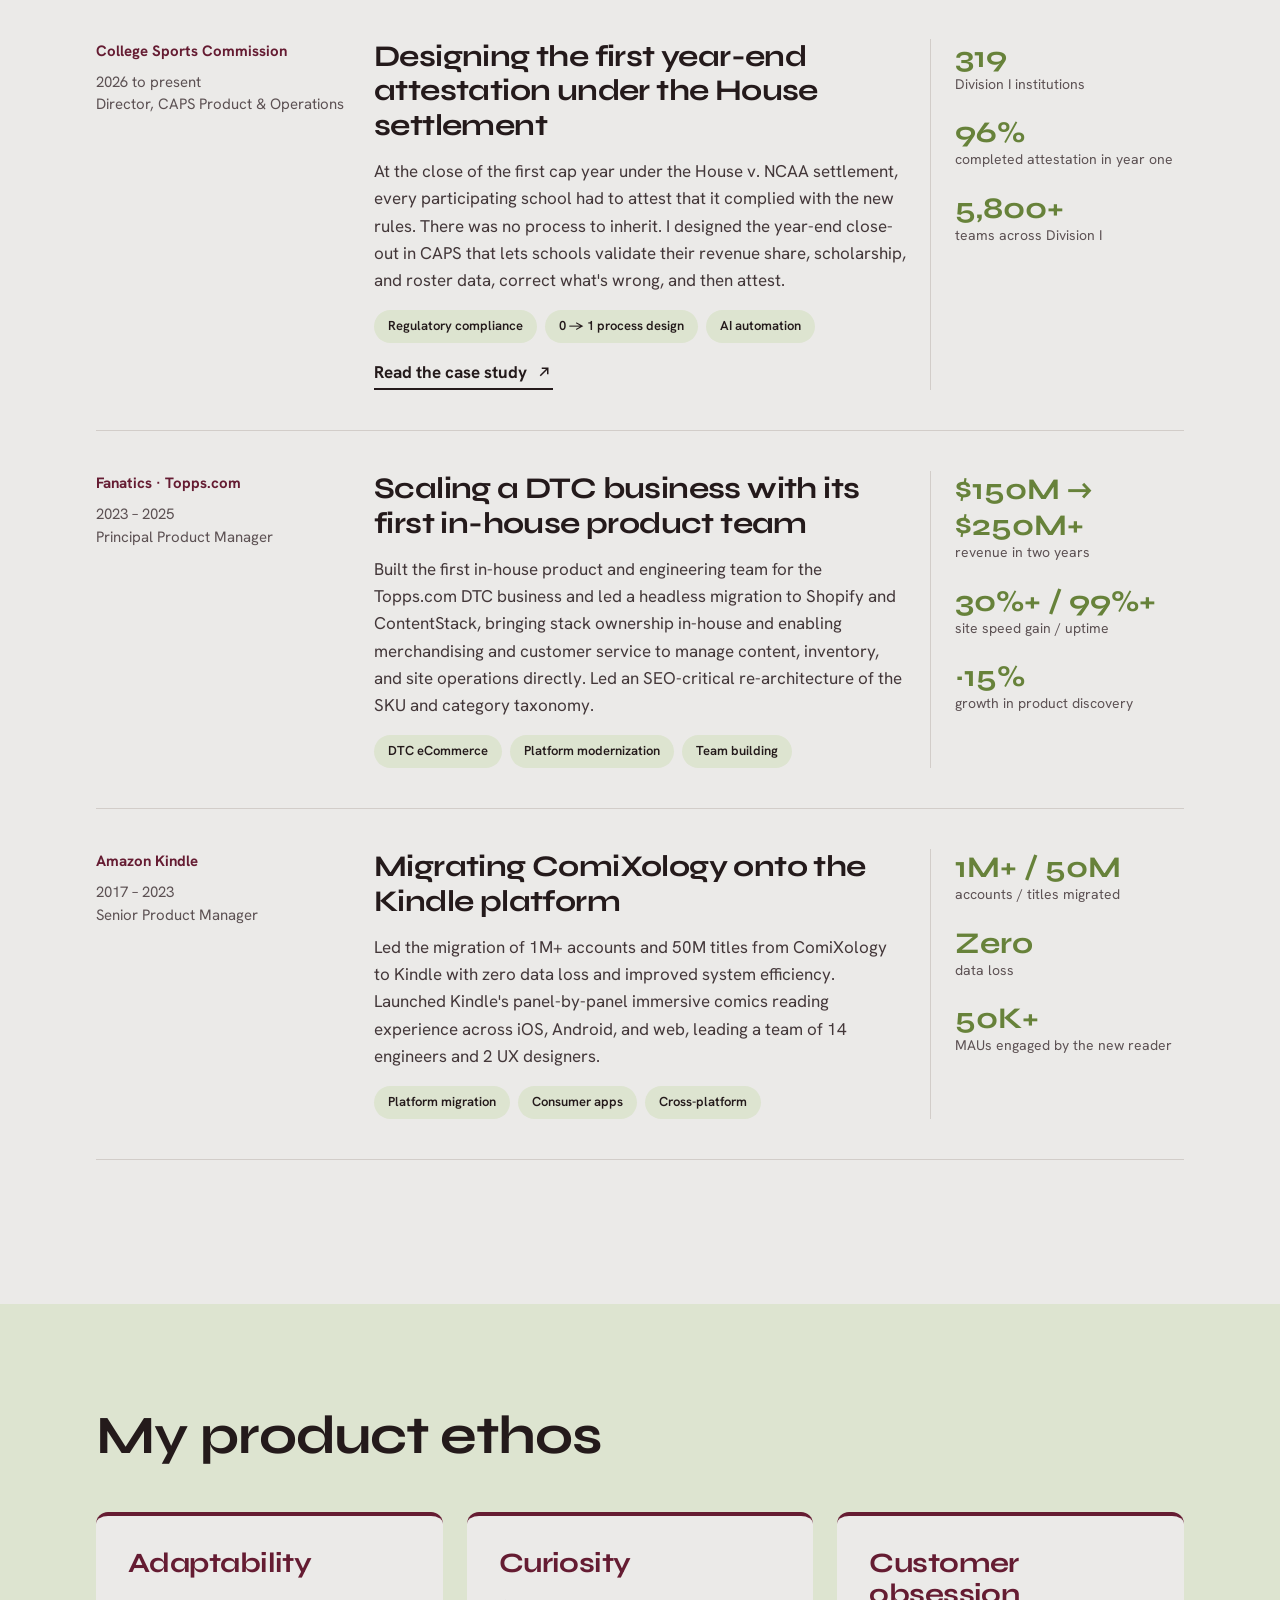
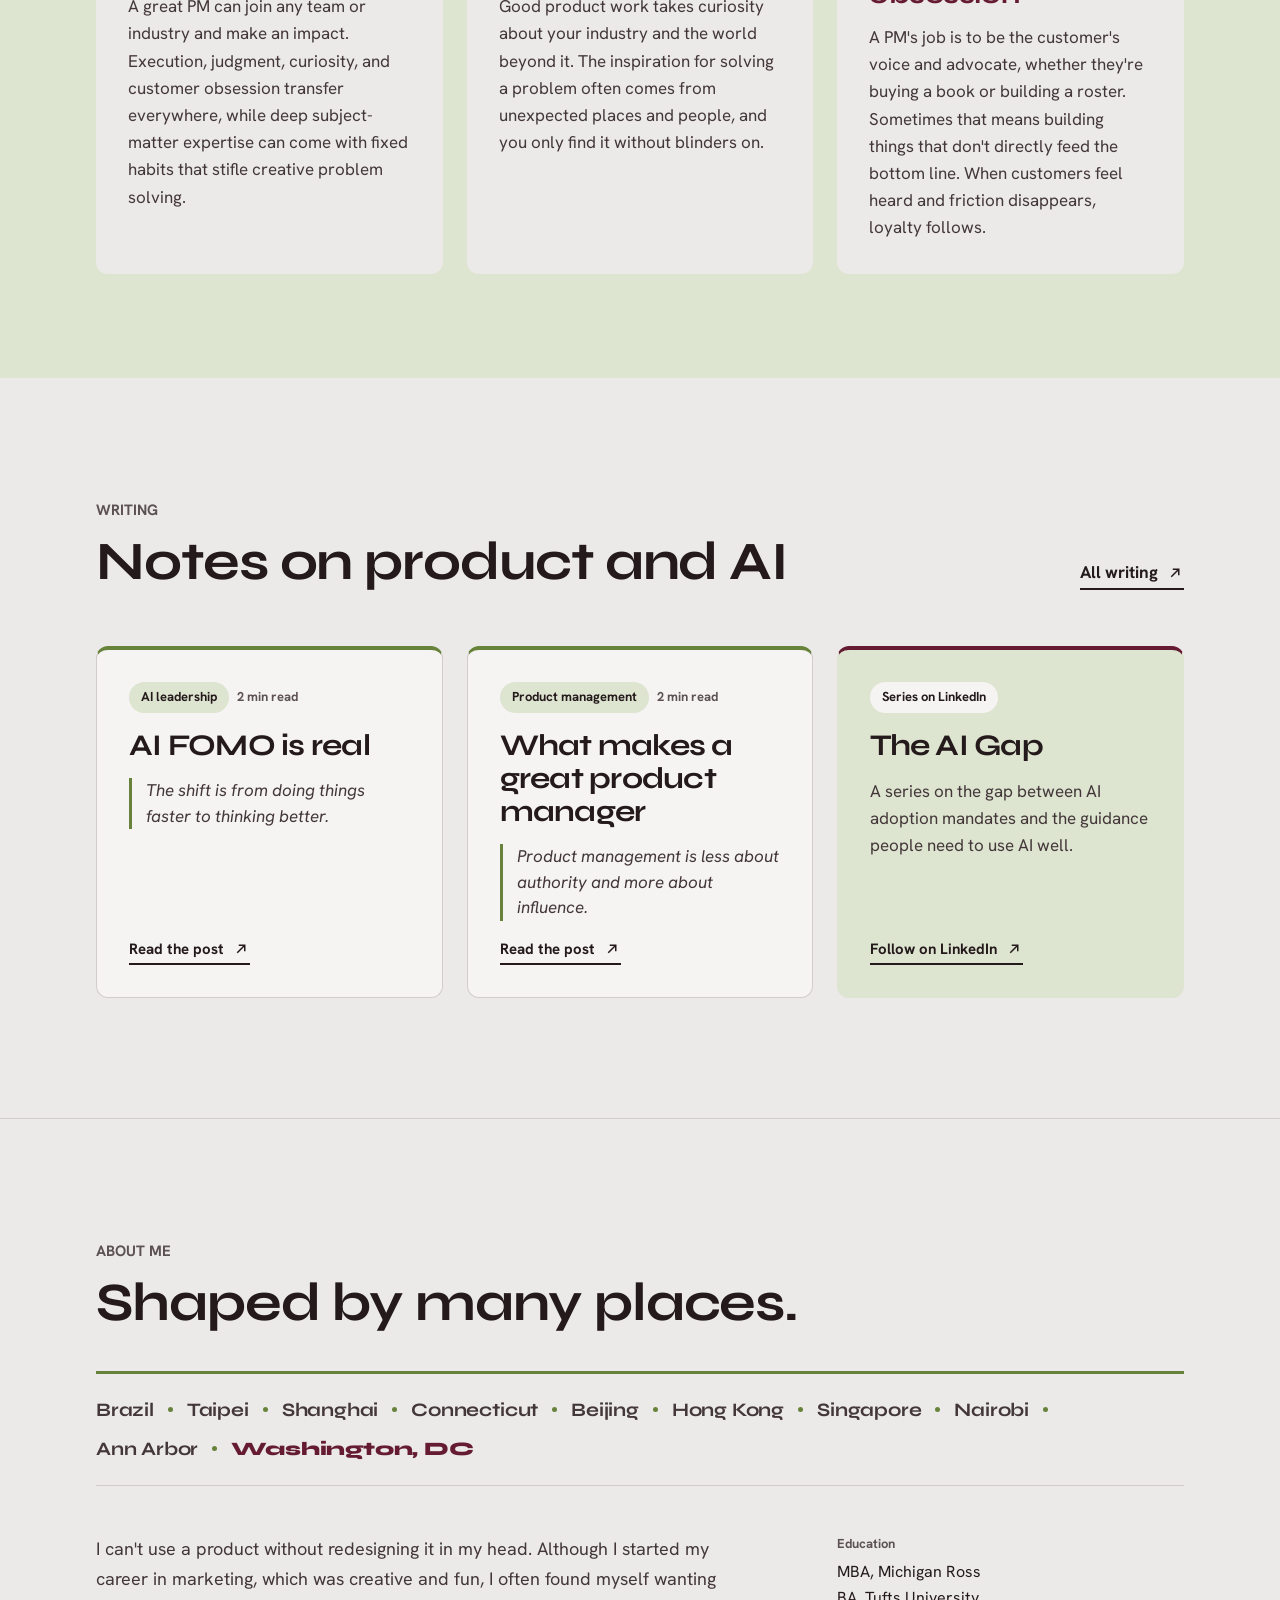
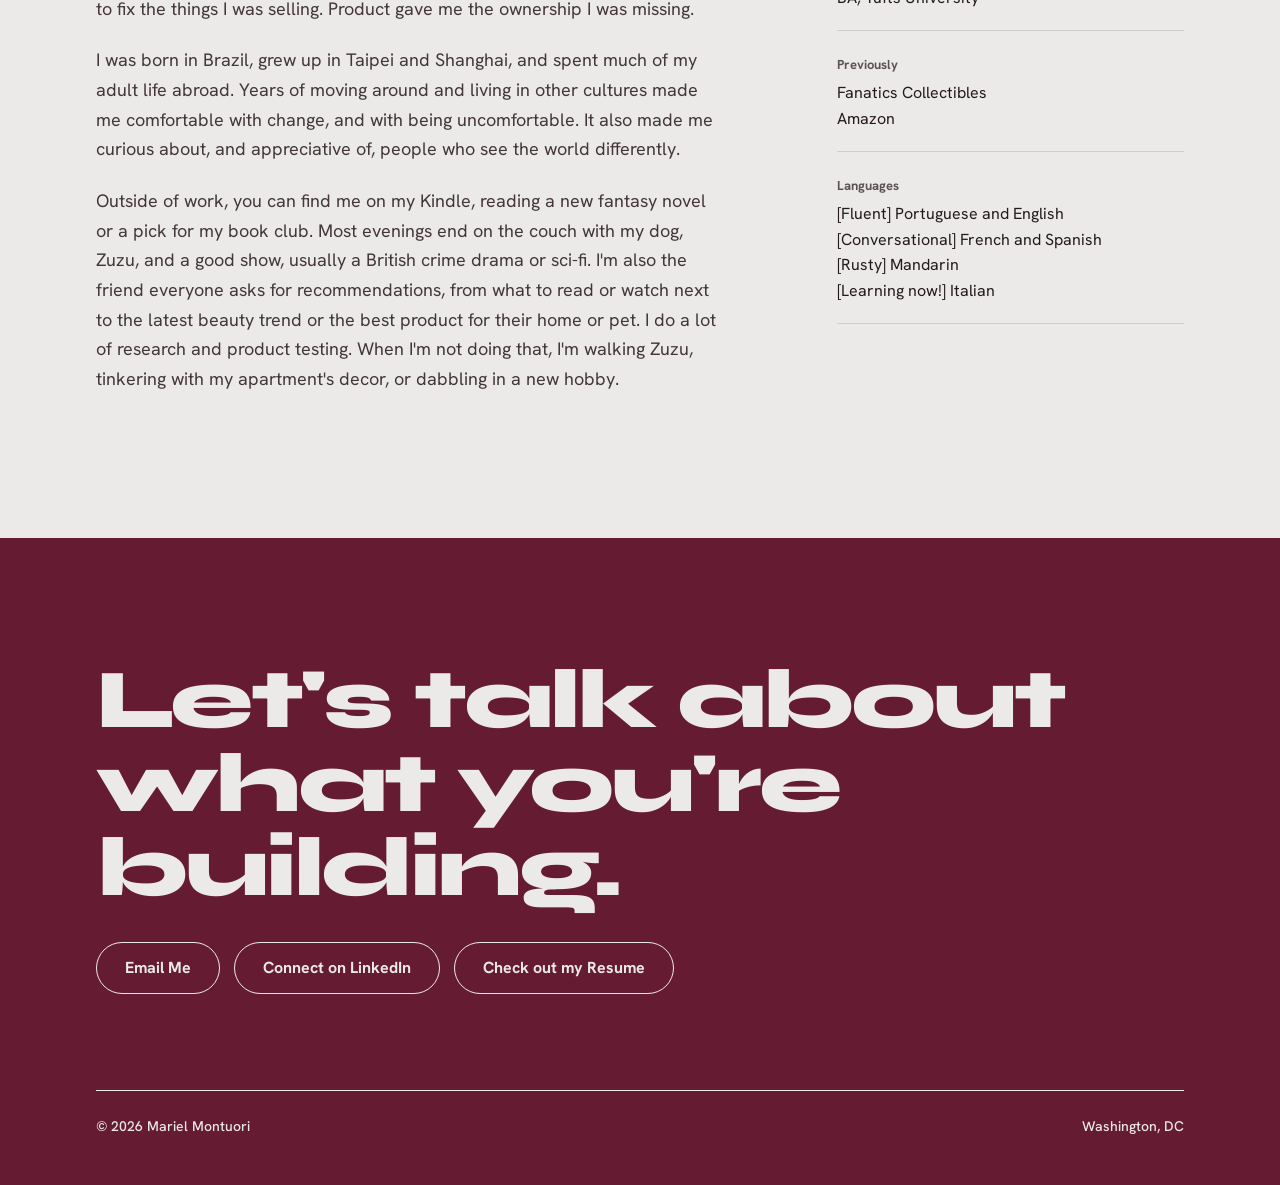
==== commit 9a6ed529: "Update index.html" ====
--- a/index.html
+++ b/index.html
@@ -236,7 +236,7 @@
   </ol>
   <div class="about2-body">
     <div class="about2-text">
-      <p>I can't use a product without redesigning it in my head. That habit led me to product management. I started in marketing, which was creative and fun, but I wanted to fix the things I was selling. Product gave me the ownership I was missing.</p>
+      <p>I can't use a product without redesigning it in my head. Although I started my career in marketing, which was creative and fun, I often found myself wanting to fix the things I was selling. Product gave me the ownership I was missing.</p>
       <p>I was born in Brazil, grew up in Taipei and Shanghai, and spent much of my adult life abroad. Years of moving around and living in other cultures made me comfortable with change, and with being uncomfortable. It also made me curious about, and appreciative of, people who see the world differently.</p>
       <p>Outside of work, you can find me on my Kindle, reading a new fantasy novel or a pick for my book club. Most evenings end on the couch with my dog, Zuzu, and a good show, usually a British crime drama or sci-fi. I'm also the friend everyone asks for recommendations, from what to read or watch next to the latest beauty trend or the best product for their home or pet. I do a lot of research and product testing. When I'm not doing that, I'm walking Zuzu, tinkering with my apartment's decor, or dabbling in a new hobby.</p>
     </div>
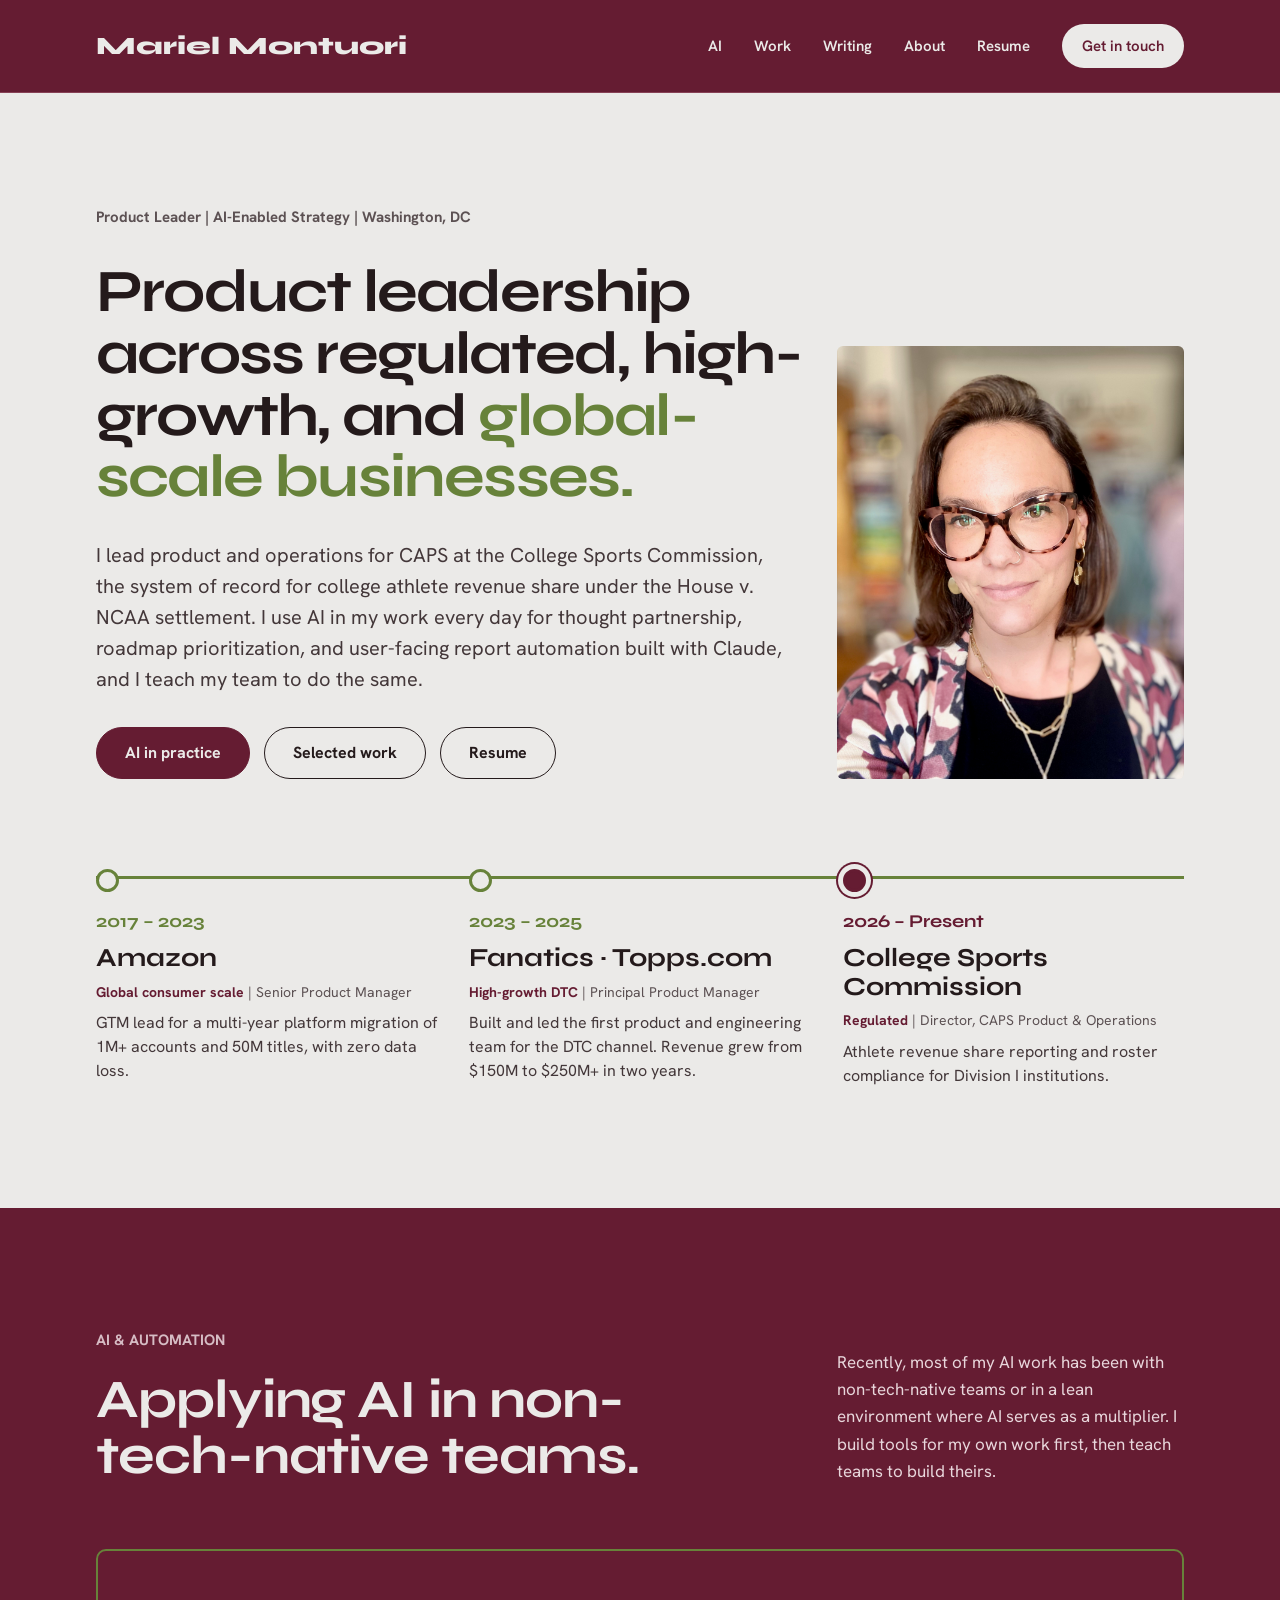
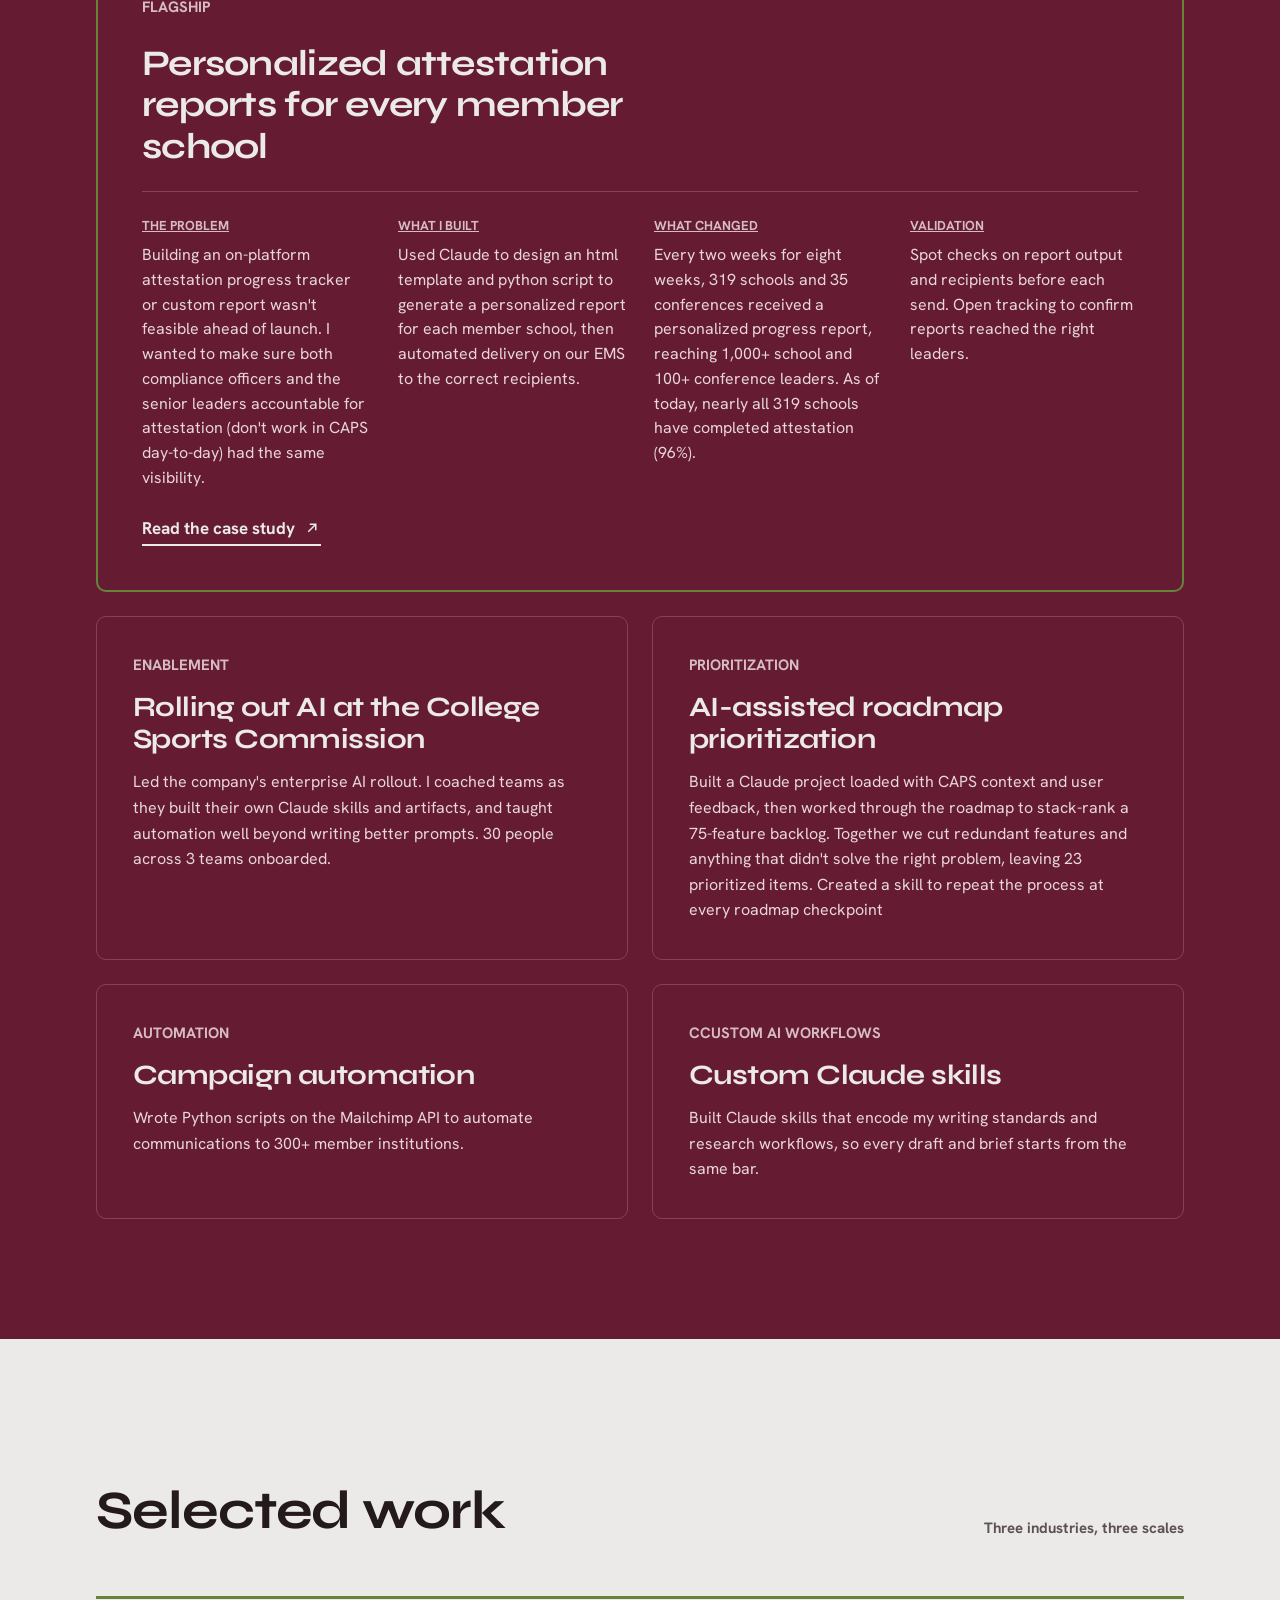
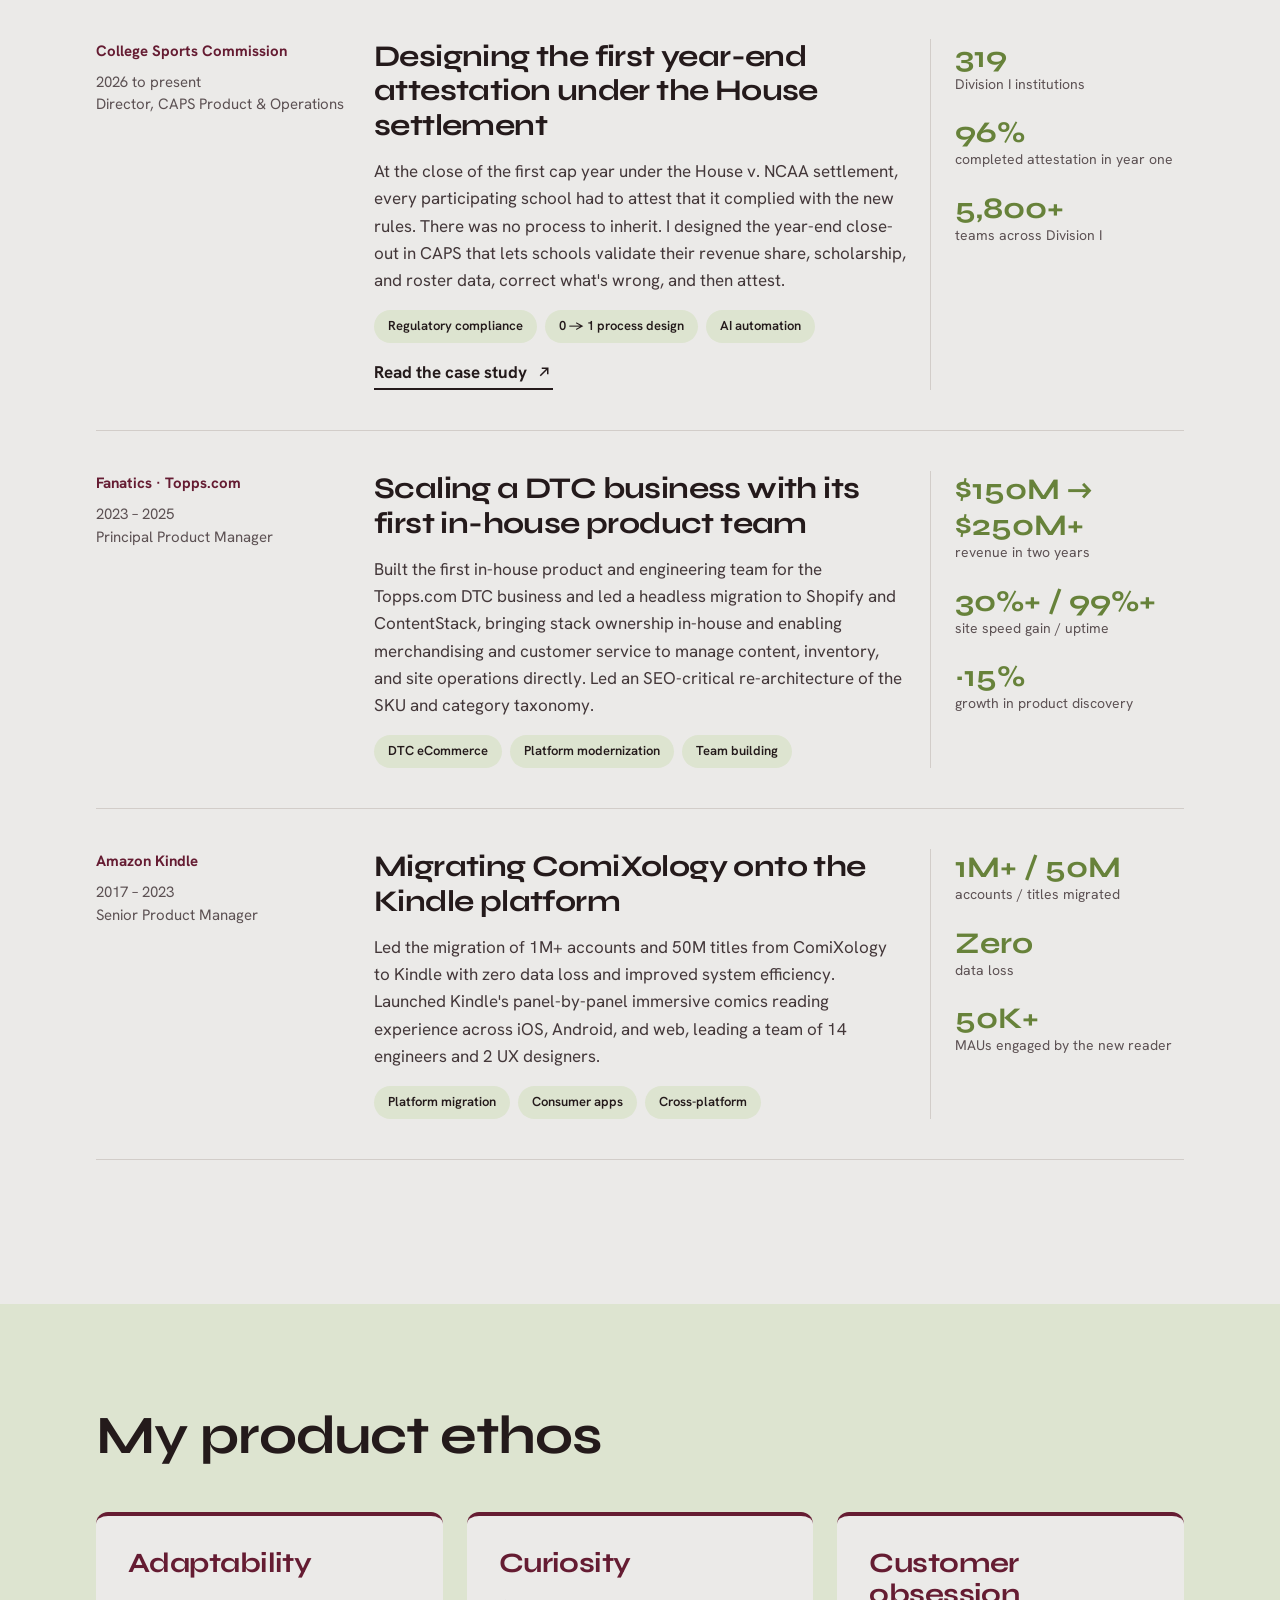
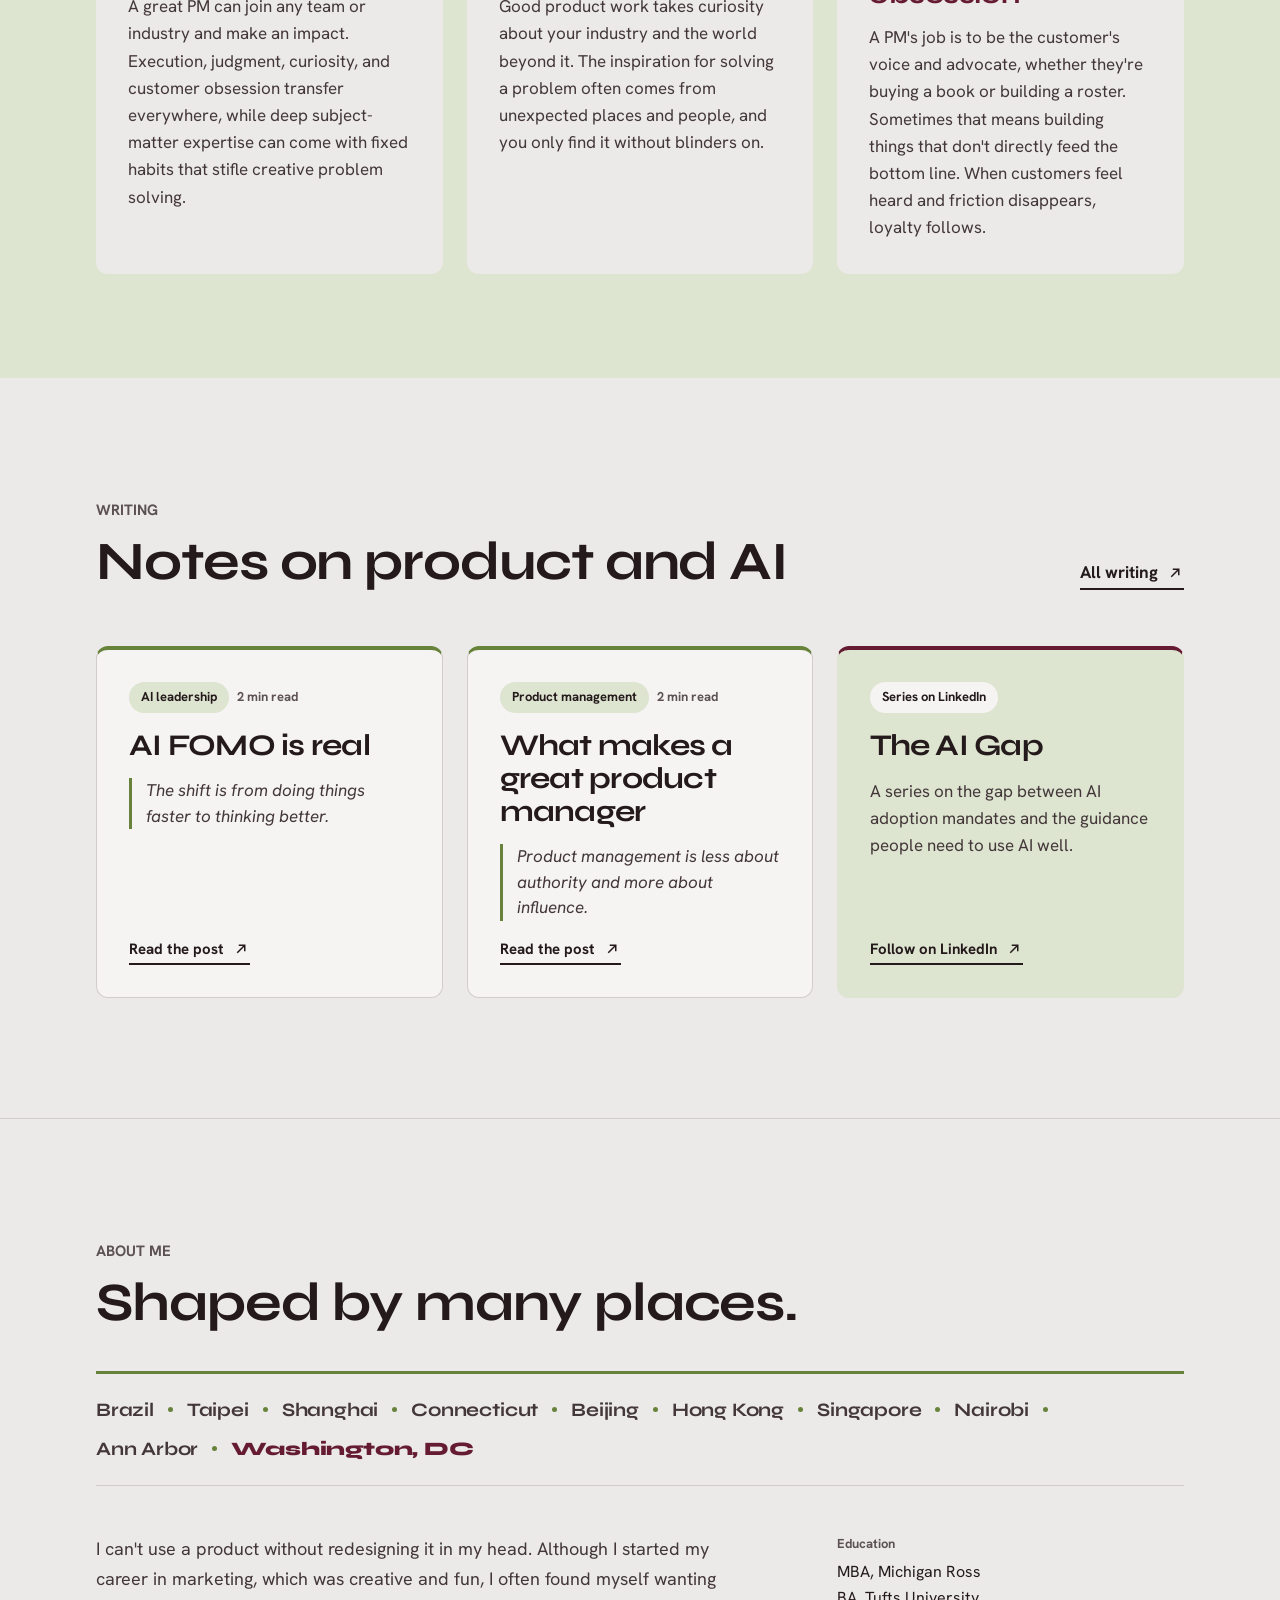
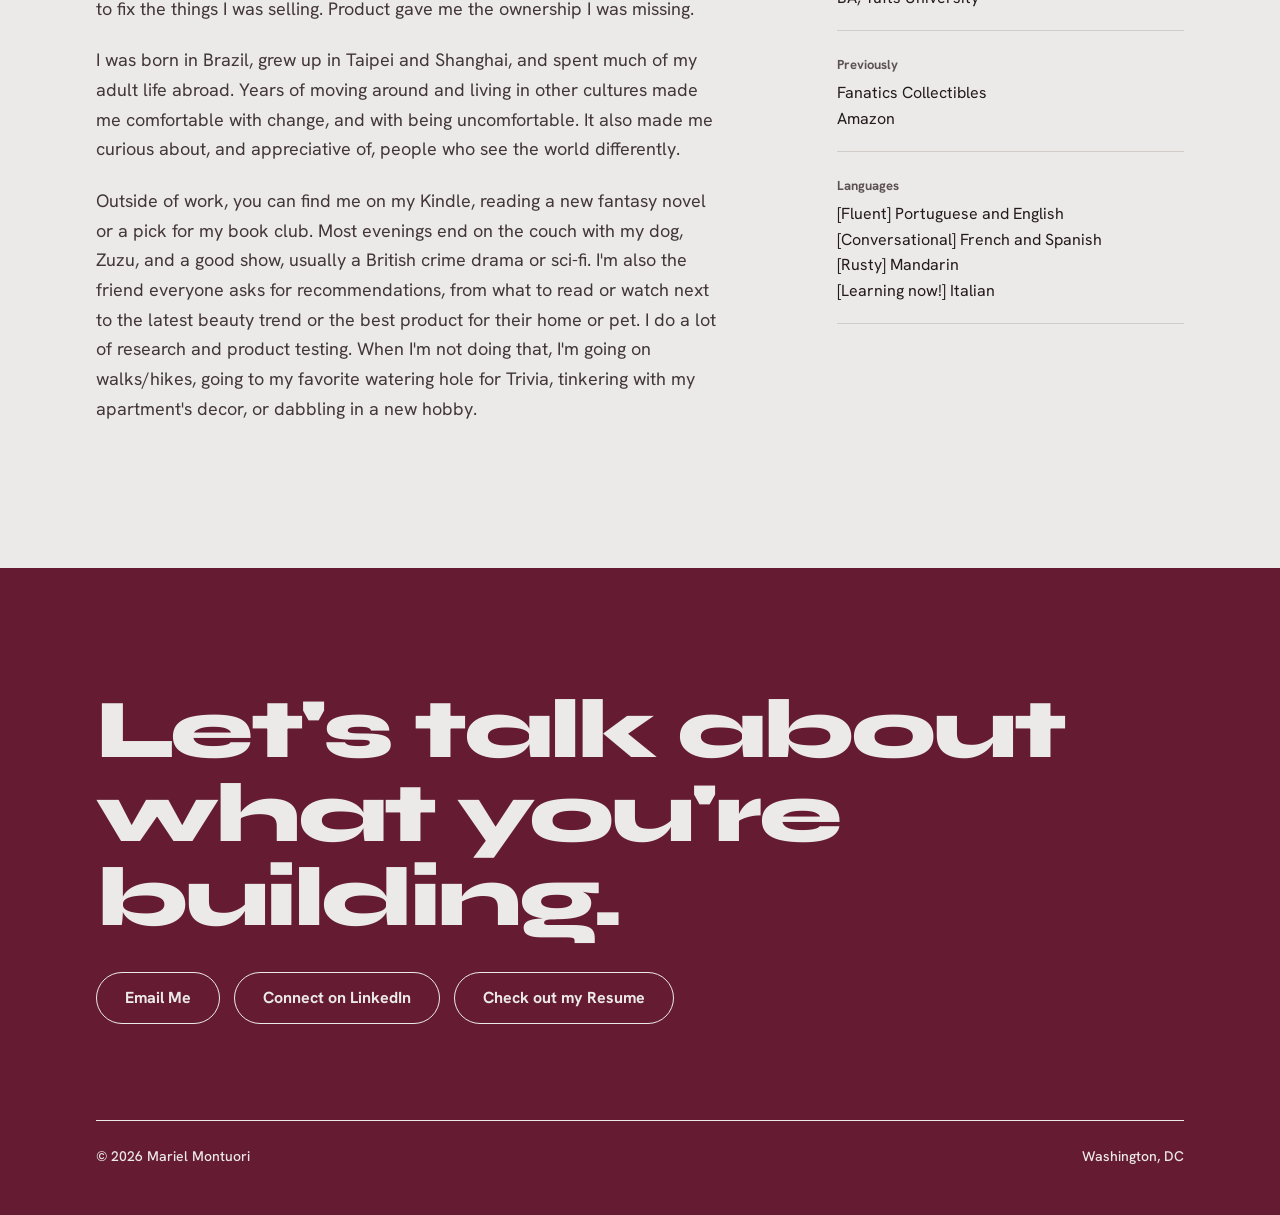
==== commit 658a68a6: "Update index.html" ====
--- a/index.html
+++ b/index.html
@@ -238,7 +238,7 @@
     <div class="about2-text">
       <p>I can't use a product without redesigning it in my head. Although I started my career in marketing, which was creative and fun, I often found myself wanting to fix the things I was selling. Product gave me the ownership I was missing.</p>
       <p>I was born in Brazil, grew up in Taipei and Shanghai, and spent much of my adult life abroad. Years of moving around and living in other cultures made me comfortable with change, and with being uncomfortable. It also made me curious about, and appreciative of, people who see the world differently.</p>
-      <p>Outside of work, you can find me on my Kindle, reading a new fantasy novel or a pick for my book club. Most evenings end on the couch with my dog, Zuzu, and a good show, usually a British crime drama or sci-fi. I'm also the friend everyone asks for recommendations, from what to read or watch next to the latest beauty trend or the best product for their home or pet. I do a lot of research and product testing. When I'm not doing that, I'm walking Zuzu, tinkering with my apartment's decor, or dabbling in a new hobby.</p>
+      <p>Outside of work, you can find me on my Kindle, reading a new fantasy novel or a pick for my book club. Most evenings end on the couch with my dog, Zuzu, and a good show, usually a British crime drama or sci-fi. I'm also the friend everyone asks for recommendations, from what to read or watch next to the latest beauty trend or the best product for their home or pet. I do a lot of research and product testing. When I'm not doing that, I'm going on walks/hikes, going to my favorite watering hole for Trivia, tinkering with my apartment's decor, or dabbling in a new hobby.</p>
     </div>
     <div class="about2-facts">
       <div><small>Education</small>MBA, Michigan Ross<br>BA, Tufts University</div>
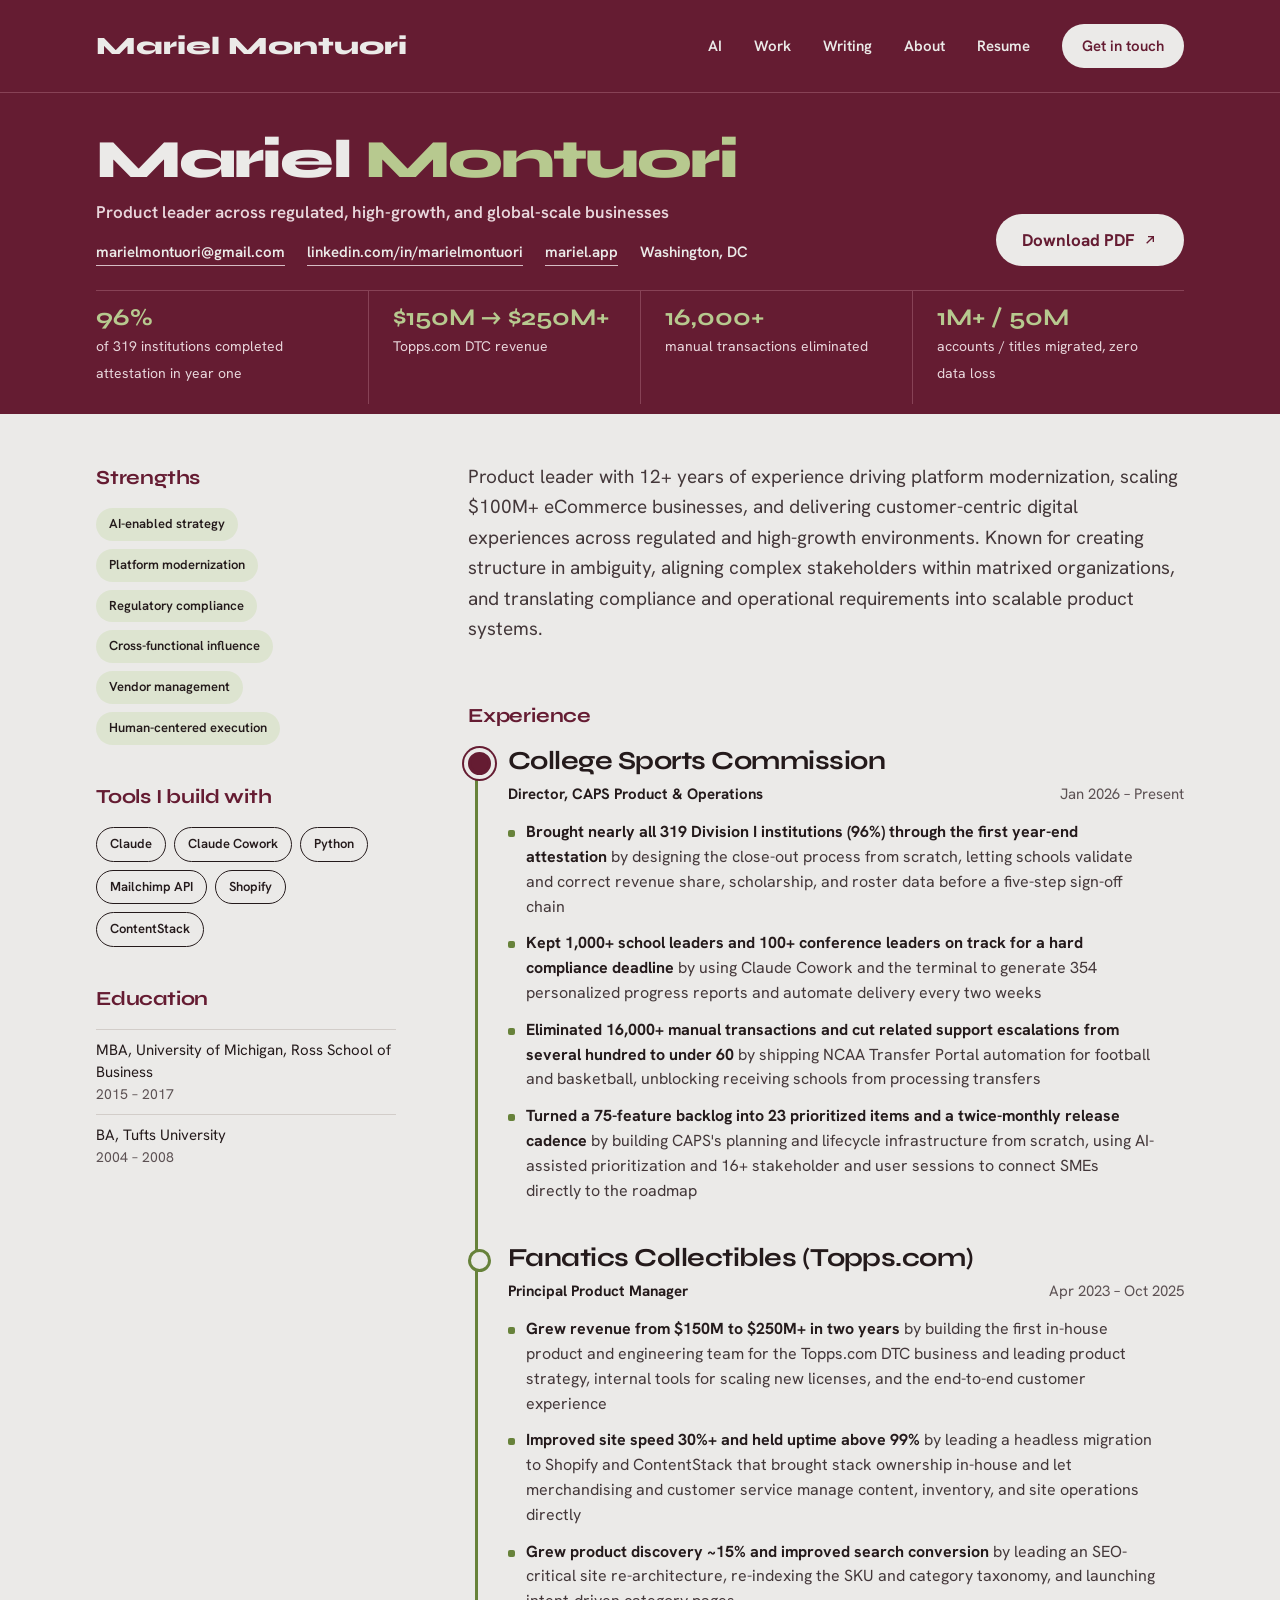
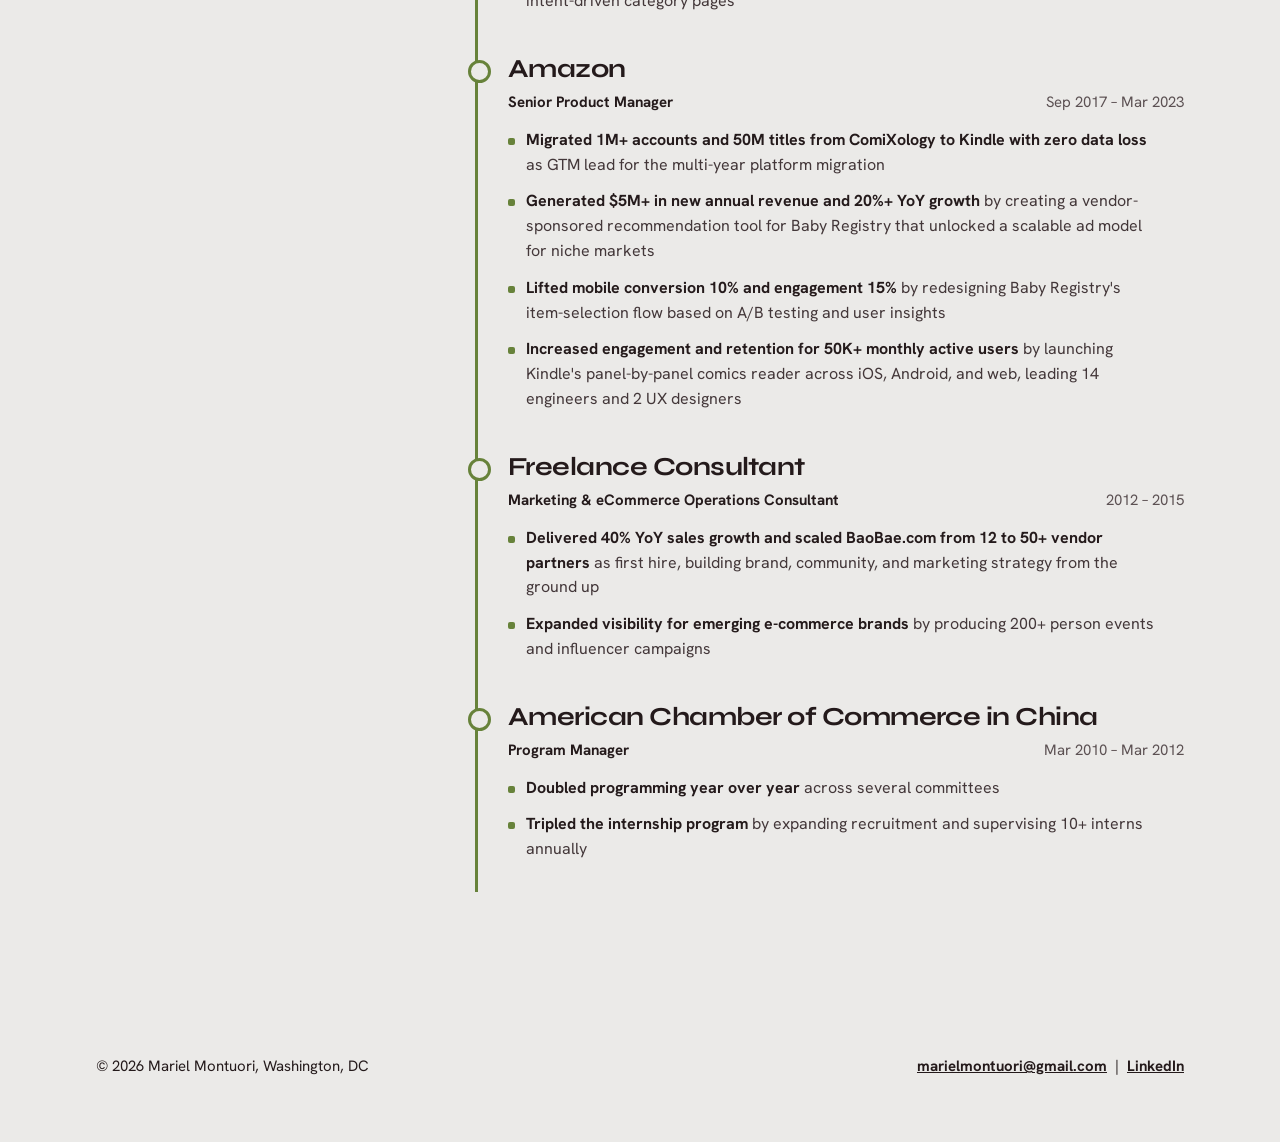
==== commit be67b5b4: "Update index.html" ====
--- a/index.html
+++ b/index.html
@@ -3,12 +3,7 @@
 <head>
 <meta charset="utf-8">
 <meta name="viewport" content="width=device-width, initial-scale=1">
-<title>Mariel Montuori | Product Leader</title>
-<meta name="description" content="Product leader with 12+ years of experience across regulated, high-growth, and global-scale businesses. AI-enabled strategy, platform modernization, and human-centered product execution.">
-<meta property="og:title" content="Mariel Montuori | Product Leader">
-<meta property="og:description" content="Product leadership across regulated, high-growth, and global-scale businesses.">
 <meta property="og:image" content="https://mariel.app/og-image.png">
-<meta property="og:type" content="website">
 <link rel="preconnect" href="https://fonts.googleapis.com">
 <link rel="preconnect" href="https://fonts.gstatic.com" crossorigin>
 <link href="https://fonts.googleapis.com/css2?family=Syne:wght@600;700;800&family=Hanken+Grotesk:wght@400;500;600;700&display=swap" rel="stylesheet">
@@ -17,251 +12,214 @@
 <link rel="apple-touch-icon" href="/apple-touch-icon.png">
 <meta name="theme-color" content="#651C32">
 <link rel="stylesheet" href="/styles.css">
+<title>Resume | Mariel Montuori</title>
+<meta name="description" content="Resume of Mariel Montuori, product leader with 12+ years across regulated, high-growth, and global-scale businesses.">
+<meta property="og:title" content="Resume | Mariel Montuori">
+<style>
+/* Resume page only. Shared tokens come from /styles.css */
+.cv-hero{background:var(--band);color:var(--band-text)}
+.cv-hero .wrap{display:grid;grid-template-columns:minmax(0,1fr) auto;gap:32px;align-items:end;padding-top:40px;padding-bottom:24px}
+.cv-hero h1{font-size:54px;font-weight:800;line-height:1;letter-spacing:-.035em}
+.cv-hero h1 span{color:#B7C98F}
+.cv-tag{margin-top:12px;font-size:17px;font-weight:600;color:var(--band-body)}
+.cv-links{display:flex;flex-wrap:wrap;gap:8px 22px;margin-top:14px;font-size:15px;font-weight:600}
+.cv-links a{text-decoration:none;border-bottom:1.5px solid var(--band-muted);padding-bottom:1px}
+.cv-dl{display:inline-flex;align-items:center;gap:8px;min-height:52px;padding:0 26px;border-radius:999px;background:var(--band-text);color:var(--band);font-weight:700;text-decoration:none;white-space:nowrap}
+.cv-hero .cv-strip-wrap{display:block;padding-top:0;padding-bottom:10px}
+.cv-strip{display:grid;grid-template-columns:repeat(4,minmax(0,1fr));border-top:1px solid var(--band-rule)}
+.cv-strip div{padding:14px 24px 18px 0}
+.cv-strip div + div{padding-left:24px;border-left:1px solid var(--band-rule)}
+.cv-strip b{display:block;font-family:var(--display);font-size:24px;line-height:1.1;color:#B7C98F}
+.cv-strip span{font-size:14px;color:var(--band-body)}
+
+.cv-body{display:grid;grid-template-columns:300px minmax(0,1fr);gap:72px;padding-top:48px;padding-bottom:96px}
+.cv-side{display:flex;flex-direction:column;gap:36px;align-self:start;position:sticky;top:112px}
+.cv-side h2,.cv-main h2{font-size:20px;letter-spacing:-.01em;color:var(--accent);margin-bottom:14px}
+.cv-chips{display:flex;flex-wrap:wrap;gap:8px}
+.cv-chips span{padding:6px 13px;border-radius:999px;background:var(--chip);font-size:13px;font-weight:600}
+.cv-chips.alt span{background:transparent;border:1.5px solid var(--ink)}
+.cv-edu p{font-size:15px;line-height:1.45;padding:10px 0;border-top:1px solid var(--rule)}
+.cv-edu p span{display:block;color:var(--muted);font-size:14px}
+
+.cv-summary{font-size:19px;line-height:1.6;color:var(--body);max-width:68ch;margin-bottom:56px}
+.cv-roles{position:relative;padding-left:40px}
+.cv-roles::before{content:"";position:absolute;left:7px;top:10px;bottom:10px;width:3px;background:var(--pop)}
+.cv-role{position:relative;padding-bottom:40px}
+.cv-role::before{content:"";position:absolute;left:-40px;top:6px;width:17px;height:17px;border-radius:50%;background:var(--bg);border:3px solid var(--pop)}
+.cv-now::before{background:var(--accent);border-color:var(--accent);box-shadow:0 0 0 4px var(--bg),0 0 0 6px var(--accent)}
+.cv-role h3{font-size:26px;line-height:1.15}
+.cv-when{display:flex;justify-content:space-between;flex-wrap:wrap;gap:4px 16px;margin:6px 0 14px;font-size:15px;color:var(--muted)}
+.cv-when span:first-child{font-weight:700;color:var(--ink)}
+.cv-role ul{list-style:none;margin:0;padding:0;display:flex;flex-direction:column;gap:12px}
+.cv-role li{font-size:16px;line-height:1.55;color:var(--body);padding-left:18px;position:relative;max-width:72ch}
+.cv-role li::before{content:"";position:absolute;left:0;top:.62em;width:7px;height:7px;background:var(--pop);border-radius:2px}
+.cv-role li strong{color:var(--ink);font-weight:700}
+
+@media (max-width:980px){
+  .cv-hero h1{font-size:46px}
+  .cv-body{grid-template-columns:1fr;gap:48px}
+  .cv-side{position:static;order:2}
+  .cv-strip{grid-template-columns:repeat(2,minmax(0,1fr))}
+  .cv-strip div:nth-child(3){padding-left:0;border-left:0}
+  .cv-strip div:nth-child(n+3){border-top:1px solid var(--band-rule)}
+}
+@media (max-width:620px){
+  .cv-hero .wrap{grid-template-columns:1fr;gap:20px;padding-top:24px}
+  .cv-hero h1{font-size:30px;white-space:nowrap}
+  .cv-tag{font-size:15px}
+  .cv-links{font-size:14px;gap:6px 16px}
+  .cv-dl{min-height:44px;width:fit-content}
+}
+@media (max-width:400px){
+  .cv-hero h1{font-size:26px}
+  .cv-hero .cv-strip-wrap{display:none}
+  .cv-strip b{font-size:24px}
+  .cv-strip div,.cv-strip div + div{padding:16px 12px 18px 0}
+  .cv-strip div:nth-child(even){padding-left:12px}
+  .cv-roles{padding-left:30px}
+  .cv-role::before{left:-30px}
+  .cv-roles::before{left:6px}
+  .cv-summary{font-size:17px}
+}
+@media print{
+  @page{margin:0.45in}
+  .site-nav,.page-foot,.cv-dl{display:none}
+  body{background:#fff}
+  .cv-hero,.cv-strip,.cv-role::before,.cv-roles::before,.cv-role li::before,.cv-chips span{-webkit-print-color-adjust:exact;print-color-adjust:exact}
+  .cv-hero .wrap{padding:28px 32px 20px}
+  .cv-hero h1{font-size:44px}
+  .cv-body{grid-template-columns:200px 1fr;gap:32px;padding:24px 0 0}
+  .cv-side{position:static}
+  .cv-summary{font-size:12pt;margin-bottom:20px}
+  .cv-role{padding-bottom:16px;break-inside:avoid}
+  .cv-role li{font-size:10pt}
+}
+</style>
 <script>window.va = window.va || function () { (window.vaq = window.vaq || []).push(arguments); };</script>
 <script defer src="/_vercel/insights/script.js"></script>
 </head>
 <body>
-
 <nav class="site-nav" aria-label="Main">
   <div class="wrap">
-    <a class="brand" href="#top">Mariel Montuori</a>
+    <a class="brand" href="/">Mariel Montuori</a>
     <div class="nav-links">
-      <a class="hide-sm" href="#ai">AI</a>
-      <a class="hide-xs" href="#work">Work</a>
+      <a class="hide-sm" href="/#ai">AI</a>
+      <a class="hide-xs" href="/#work">Work</a>
       <a class="hide-sm" href="/writing/">Writing</a>
-      <a class="hide-sm" href="#about">About</a>
+      <a class="hide-sm" href="/#about">About</a>
       <a href="/resume/">Resume</a>
-      <a class="cta" href="#contact"><span class="hide-xs">Get in touch</span><span class="show-xs">Contact</span></a>
+      <a class="cta" href="/#contact"><span class="hide-xs">Get in touch</span><span class="show-xs">Contact</span></a>
     </div>
   </div>
 </nav>
 
-<main id="top">
-
-<!-- HERO -->
-<section class="wrap grid12 hero">
-  <div class="hero-copy">
-    <div class="label">Product Leader | AI-Enabled Strategy | Washington, DC</div>
-    <h1>Product leadership across regulated, high-growth, and <span>global-scale businesses.</span></h1>
-    <p>I lead product and operations for CAPS at the College Sports Commission, the system of record for college athlete revenue share under the House v. NCAA settlement. I use AI in my work every day for thought partnership, roadmap prioritization, and user-facing report automation built with Claude, and I teach my team to do the same.</p>
-    <div class="btn-row">
-      <a class="btn btn--solid" href="#ai">AI in practice</a>
-      <a class="btn" href="#work">Selected work</a>
-      <a class="btn" href="/resume/">Resume</a>
-    </div>
-  </div>
-  <div class="photo"><img src="IMG_8502.jpeg" alt="Mariel Montuori"></div>
-</section>
-
-<!-- TIMELINE -->
-<section class="wrap" aria-labelledby="tl-h">
-  <h2 id="tl-h" class="sr-only">Career timeline</h2>
-  <ol class="timeline">
-    <li>
-      <div class="tl-years">2017 – 2023</div>
-      <div class="tl-org">Amazon</div>
-      <div class="tl-meta"><b>Global consumer scale</b> | Senior Product Manager</div>
-      <p class="tl-line">GTM lead for a multi-year platform migration of 1M+ accounts and 50M titles, with zero data loss.</p>
-    </li>
-    <li>
-      <div class="tl-years">2023 – 2025</div>
-      <div class="tl-org">Fanatics · Topps.com</div>
-      <div class="tl-meta"><b>High-growth DTC</b> | Principal Product Manager</div>
-      <p class="tl-line">Built and led the first product and engineering team for the DTC channel. Revenue grew from $150M to $250M+ in two years.</p>
-    </li>
-    <li class="now">
-      <div class="tl-years">2026 – Present</div>
-      <div class="tl-org">College Sports Commission</div>
-      <div class="tl-meta"><b>Regulated</b> | Director, CAPS Product &amp; Operations</div>
-      <p class="tl-line">Athlete revenue share reporting and roster compliance for Division I institutions.</p>
-    </li>
-  </ol>
-</section>
-
-<!-- AI -->
-<section id="ai" class="band">
+<header class="cv-hero">
   <div class="wrap">
-    <div class="grid12 band-head">
-      <div>
-        <div class="label">AI & AUTOMATION</div>
-        <h2>Applying AI in non-tech-native teams.</h2>
+    <div>
+      <h1>Mariel <span>Montuori</span></h1>
+      <p class="cv-tag">Product leader across regulated, high-growth, and global-scale businesses</p>
+      <div class="cv-links">
+        <a href="mailto:marielmontuori@gmail.com">marielmontuori@gmail.com</a>
+        <a href="https://linkedin.com/in/marielmontuori">linkedin.com/in/marielmontuori</a>
+        <a href="/">mariel.app</a>
+        <span>Washington, DC</span>
       </div>
-      <p>Recently, most of my AI work has been with non-tech-native teams or in a lean environment where AI serves as a multiplier. I build tools for my own work first, then teach teams to build theirs.</p>
-    </div>
-
-    <div class="cards">
-      <article class="card card--flag">
-        <div class="label">FLAGSHIP</div>
-        <h3>Personalized attestation reports for every member school</h3>
-        <dl class="facts">
-          <div><dt><span style="text-decoration: underline;">THE PROBLEM</dt></span><dd>Building an on-platform attestation progress tracker or custom report wasn't feasible ahead of launch. I wanted to make sure both compliance officers and the senior leaders accountable for attestation (don't work in CAPS day-to-day) had the same visibility.</dd></div>
-          <div><dt><span style="text-decoration: underline;">WHAT I BUILT</dt></span><dd>Used Claude to design an html template and python script to generate a personalized report for each member school, then automated delivery on our EMS to the correct recipients.</dd></div>
-          <div><dt><span style="text-decoration: underline;">WHAT CHANGED</dt></span><dd>Every two weeks for eight weeks, 319 schools and 35 conferences received a personalized progress report, reaching 1,000+ school and 100+ conference leaders. As of today, nearly all 319 schools have completed attestation (96%).</dd></div>
-          <div><dt><span style="text-decoration: underline;">VALIDATION</dt></span><dd> Spot checks on report output and recipients before each send. Open tracking to confirm reports reached the right leaders.</dd></div>
-        </dl>
-        <a class="more" href="/work/report-automation/">Read the case study <svg viewBox="0 0 24 24" fill="none" stroke="currentColor" stroke-width="2" aria-hidden="true"><path d="M7 17L17 7M9 7h8v8"/></svg></a>
-      </article>
-
-      <article class="card">
-        <div class="label">ENABLEMENT</div>
-        <h3>Rolling out AI at the College Sports Commission</h3>
-        <p>Led the company's enterprise AI rollout. I coached teams as they built their own Claude skills and artifacts, and taught automation well beyond writing better prompts. 30 people across 3 teams onboarded.</p>
-      </article>
-
-      <article class="card">
-        <div class="label">PRIORITIZATION</div>
-        <h3>AI-assisted roadmap prioritization</h3>
-        <p>Built a Claude project loaded with CAPS context and user feedback, then worked through the roadmap to stack-rank a 75-feature backlog. Together we cut redundant features and anything that didn't solve the right problem, leaving 23 prioritized items. Created a skill to repeat the process at every roadmap checkpoint</p>
-      </article>
-
-      <article class="card">
-        <div class="label">AUTOMATION</div>
-        <h3>Campaign automation</h3>
-        <p>Wrote Python scripts on the Mailchimp API to automate communications to 300+ member institutions.</p>
-      </article>
-
-      <article class="card">
-        <div class="label">CCUSTOM AI WORKFLOWS</div>
-        <h3>Custom Claude skills</h3>
-        <p>Built Claude skills that encode my writing standards and research workflows, so every draft and brief starts from the same bar.</p>
-      </article>
-    </div>
-  </div>
-</section>
-
-<!-- SELECTED WORK -->
-<section id="work" class="wrap section">
-  <div class="section-head">
-    <h2>Selected work</h2>
-    <div class="label">Three industries, three scales</div>
-  </div>
-
-  <article class="work grid12">
-    <div class="work-who"><b>College Sports Commission</b><span>2026 to present<br>Director, CAPS Product &amp; Operations</span></div>
-    <div class="work-body">
-      <h3>Designing the first year-end attestation under the House settlement</h3>
-      <p>At the close of the first cap year under the House v. NCAA settlement, every participating school had to attest that it complied with the new rules. There was no process to inherit. I designed the year-end close-out in CAPS that lets schools validate their revenue share, scholarship, and roster data, correct what's wrong, and then attest.</p>
-      <div class="chips"><span>Regulatory compliance</span><span>0 → 1 process design</span><span>AI automation</span></div>
-      <a class="more" href="/work/attestation/">Read the case study <svg viewBox="0 0 24 24" fill="none" stroke="currentColor" stroke-width="2" aria-hidden="true"><path d="M7 17L17 7M9 7h8v8"/></svg></a>
-    </div>
-    <div class="stats">
-      <div class="stat"><b>319</b><span>Division I institutions</span></div>
-      <div class="stat"><b>96%</b><span>completed attestation in year one</span></div>
-      <div class="stat"><b>5,800+</b><span>teams across Division I</span></div>
-    </div>
-  </article>
-
-  <article class="work grid12">
-    <div class="work-who"><b>Fanatics · Topps.com</b><span>2023 – 2025<br>Principal Product Manager</span></div>
-    <div class="work-body">
-      <h3>Scaling a DTC business with its first in-house product team</h3>
-      <p>Built the first in-house product and engineering team for the Topps.com DTC business and led a headless migration to Shopify and ContentStack, bringing stack ownership in-house and enabling merchandising and customer service to manage content, inventory, and site operations directly. Led an SEO-critical re-architecture of the SKU and category taxonomy.</p>
-      <div class="chips"><span>DTC eCommerce</span><span>Platform modernization</span><span>Team building</span></div>
-    </div>
-    <div class="stats">
-      <div class="stat"><b>$150M → $250M+</b><span>revenue in two years</span></div>
-      <div class="stat"><b>30%+ / 99%+</b><span>site speed gain / uptime</span></div>
-      <div class="stat"><b>~15%</b><span>growth in product discovery</span></div>
-    </div>
-  </article>
-
-  <article class="work grid12">
-    <div class="work-who"><b>Amazon Kindle</b><span>2017 – 2023<br>Senior Product Manager</span></div>
-    <div class="work-body">
-      <h3>Migrating ComiXology onto the Kindle platform</h3>
-      <p>Led the migration of 1M+ accounts and 50M titles from ComiXology to Kindle with zero data loss and improved system efficiency. Launched Kindle's panel-by-panel immersive comics reading experience across iOS, Android, and web, leading a team of 14 engineers and 2 UX designers.</p>
-      <div class="chips"><span>Platform migration</span><span>Consumer apps</span><span>Cross-platform</span></div>
-    </div>
-    <div class="stats">
-      <div class="stat"><b>1M+ / 50M</b><span>accounts / titles migrated</span></div>
-      <div class="stat"><b>Zero</b><span>data loss</span></div>
-      <div class="stat"><b>50K+</b><span>MAUs engaged by the new reader</span></div>
-    </div>
-  </article>
-</section>
-
-<!-- PRODUCT ETHOS -->
-<section id="how" class="how-band">
-  <div class="wrap">
-    <div class="how-head">
-      <h2>My product ethos</h2>
-    </div>
-    <div class="how-grid">
-      <div class="how-item"><h3>Adaptability</h3><p>A great PM can join any team or industry and make an impact. Execution, judgment, curiosity, and customer obsession transfer everywhere, while deep subject-matter expertise can come with fixed habits that stifle creative problem solving.</p></div>
-      <div class="how-item"><h3>Curiosity</h3><p>Good product work takes curiosity about your industry and the world beyond it. The inspiration for solving a problem often comes from unexpected places and people, and you only find it without blinders on.</p></div>
-      <div class="how-item"><h3>Customer obsession</h3><p>A PM's job is to be the customer's voice and advocate, whether they're buying a book or building a roster. Sometimes that means building things that don't directly feed the bottom line. When customers feel heard and friction disappears, loyalty follows.</p></div>
-    </div>
-  </div>
-</section>
-
-<!-- WRITING -->
-<section id="writing" class="writing-band">
-  <div class="wrap">
-    <div class="section-head">
-      <div>
-        <div class="label">WRITING</div>
-        <h2>Notes on product and AI</h2>
-      </div>
-      <a class="more" href="/writing/">All writing <svg width="18" height="18" viewBox="0 0 24 24" fill="none" stroke="currentColor" stroke-width="2" aria-hidden="true"><path d="M7 17L17 7M9 7h8v8"/></svg></a>
-    </div>
-    <div class="tiles tiles--home">
-      <a class="tile" href="/writing/ai-fomo-is-real/">
-        <div class="kicker"><span class="tag">AI leadership</span><span class="time">2 min read</span></div>
-        <h2>AI FOMO is real</h2>
-        <p class="q">The shift is from doing things faster to thinking better.</p>
-        <span class="more">Read the post <svg width="18" height="18" viewBox="0 0 24 24" fill="none" stroke="currentColor" stroke-width="2" aria-hidden="true"><path d="M7 17L17 7M9 7h8v8"/></svg></span>
-      </a>
-      <a class="tile" href="/writing/what-makes-a-great-pm/">
-        <div class="kicker"><span class="tag">Product management</span><span class="time">2 min read</span></div>
-        <h2>What makes a great product manager</h2>
-        <p class="q">Product management is less about authority and more about influence.</p>
-        <span class="more">Read the post <svg width="18" height="18" viewBox="0 0 24 24" fill="none" stroke="currentColor" stroke-width="2" aria-hidden="true"><path d="M7 17L17 7M9 7h8v8"/></svg></span>
-      </a>
-      <a class="tile tile--series" href="https://linkedin.com/in/marielmontuori" target="_blank" rel="noopener">
-        <div class="kicker"><span class="tag">Series on LinkedIn</span></div>
-        <h2>The AI Gap</h2>
-        <p>A series on the gap between AI adoption mandates and the guidance people need to use AI well.</p>
-        <span class="more">Follow on LinkedIn <svg width="18" height="18" viewBox="0 0 24 24" fill="none" stroke="currentColor" stroke-width="2" aria-hidden="true"><path d="M7 17L17 7M9 7h8v8"/></svg></span>
-      </a>
-    </div>
-  </div>
-</section>
-
-<!-- ABOUT -->
-<section id="about" class="wrap about2">
-  <div class="label">ABOUT ME</div>
-  <h2 class="about2-h">Shaped by many places.</h2>
-  <ol class="route route--big" aria-label="Places I've lived, in order">
-    <li>Brazil</li><li>Taipei</li><li>Shanghai</li><li>Connecticut</li><li>Beijing</li><li>Hong Kong</li><li>Singapore</li><li>Nairobi</li><li>Ann Arbor</li><li class="here">Washington, DC</li>
-  </ol>
-  <div class="about2-body">
-    <div class="about2-text">
-      <p>I can't use a product without redesigning it in my head. Although I started my career in marketing, which was creative and fun, I often found myself wanting to fix the things I was selling. Product gave me the ownership I was missing.</p>
-      <p>I was born in Brazil, grew up in Taipei and Shanghai, and spent much of my adult life abroad. Years of moving around and living in other cultures made me comfortable with change, and with being uncomfortable. It also made me curious about, and appreciative of, people who see the world differently.</p>
-      <p>Outside of work, you can find me on my Kindle, reading a new fantasy novel or a pick for my book club. Most evenings end on the couch with my dog, Zuzu, and a good show, usually a British crime drama or sci-fi. I'm also the friend everyone asks for recommendations, from what to read or watch next to the latest beauty trend or the best product for their home or pet. I do a lot of research and product testing. When I'm not doing that, I'm going on walks/hikes, going to my favorite watering hole for Trivia, tinkering with my apartment's decor, or dabbling in a new hobby.</p>
-    </div>
-    <div class="about2-facts">
-      <div><small>Education</small>MBA, Michigan Ross<br>BA, Tufts University</div>
-      <div><small>Previously</small>Fanatics Collectibles<br>Amazon</div>
-      <div><small>Languages</small>[Fluent] Portuguese and English<br>[Conversational] French and Spanish<br>[Rusty] Mandarin<br>[Learning now!] Italian</div>
-    </div>
-  </div>
-</section>
-
+    </div>
+    <a class="cv-dl" href="/resume/Mariel_Montuori_Resume.pdf" download>Download PDF <svg viewBox="0 0 24 24" width="16" height="16" fill="none" stroke="currentColor" stroke-width="2" aria-hidden="true"><path d="M7 17L17 7M9 7h8v8"/></svg></a>
+  </div>
+  <div class="wrap cv-strip-wrap">
+    <div class="cv-strip">
+      <div><b>96%</b><span>of 319 institutions completed attestation in year one</span></div>
+      <div><b>$150M → $250M+</b><span>Topps.com DTC revenue</span></div>
+      <div><b>16,000+</b><span>manual transactions eliminated</span></div>
+      <div><b>1M+ / 50M</b><span>accounts / titles migrated, zero data loss</span></div>
+    </div>
+  </div>
+</header>
+
+<main class="wrap cv-body">
+  <aside class="cv-side">
+    <section>
+      <h2>Strengths</h2>
+      <div class="cv-chips"><span>AI-enabled strategy</span><span>Platform modernization</span><span>Regulatory compliance</span><span>Cross-functional influence</span><span>Vendor management</span><span>Human-centered execution</span></div>
+    </section>
+    <section>
+      <h2>Tools I build with</h2>
+      <div class="cv-chips alt"><span>Claude</span><span>Claude Cowork</span><span>Python</span><span>Mailchimp API</span><span>Shopify</span><span>ContentStack</span></div>
+    </section>
+    <section class="cv-edu">
+      <h2>Education</h2>
+      <p>MBA, University of Michigan, Ross School of Business<span>2015 – 2017</span></p>
+      <p>BA, Tufts University<span>2004 – 2008</span></p>
+    </section>
+  </aside>
+
+  <div class="cv-main">
+    <p class="cv-summary">Product leader with 12+ years of experience driving platform modernization, scaling $100M+ eCommerce businesses, and delivering customer-centric digital experiences across regulated and high-growth environments. Known for creating structure in ambiguity, aligning complex stakeholders within matrixed organizations, and translating compliance and operational requirements into scalable product systems.</p>
+    <h2>Experience</h2>
+    <div class="cv-roles">
+    <article class="cv-role cv-now">
+      <header>
+        <h3>College Sports Commission</h3>
+        <div class="cv-when"><span>Director, CAPS Product &amp; Operations</span><span>Jan 2026 – Present</span></div>
+      </header>
+      <ul>
+        <li><strong>Brought nearly all 319 Division I institutions (96%) through the first year-end attestation</strong> by designing the close-out process from scratch, letting schools validate and correct revenue share, scholarship, and roster data before a five-step sign-off chain</li>
+        <li><strong>Kept 1,000+ school leaders and 100+ conference leaders on track for a hard compliance deadline</strong> by using Claude Cowork and the terminal to generate 354 personalized progress reports and automate delivery every two weeks</li>
+        <li><strong>Eliminated 16,000+ manual transactions and cut related support escalations from several hundred to under 60</strong> by shipping NCAA Transfer Portal automation for football and basketball, unblocking receiving schools from processing transfers</li>
+        <li><strong>Turned a 75-feature backlog into 23 prioritized items and a twice-monthly release cadence</strong> by building CAPS's planning and lifecycle infrastructure from scratch, using AI-assisted prioritization and 16+ stakeholder and user sessions to connect SMEs directly to the roadmap</li>
+      </ul>
+    </article>
+    <article class="cv-role">
+      <header>
+        <h3>Fanatics Collectibles (Topps.com)</h3>
+        <div class="cv-when"><span>Principal Product Manager</span><span>Apr 2023 – Oct 2025</span></div>
+      </header>
+      <ul>
+        <li><strong>Grew revenue from $150M to $250M+ in two years</strong> by building the first in-house product and engineering team for the Topps.com DTC business and leading product strategy, internal tools for scaling new licenses, and the end-to-end customer experience</li>
+        <li><strong>Improved site speed 30%+ and held uptime above 99%</strong> by leading a headless migration to Shopify and ContentStack that brought stack ownership in-house and let merchandising and customer service manage content, inventory, and site operations directly</li>
+        <li><strong>Grew product discovery ~15% and improved search conversion</strong> by leading an SEO-critical site re-architecture, re-indexing the SKU and category taxonomy, and launching intent-driven category pages</li>
+      </ul>
+    </article>
+    <article class="cv-role">
+      <header>
+        <h3>Amazon</h3>
+        <div class="cv-when"><span>Senior Product Manager</span><span>Sep 2017 – Mar 2023</span></div>
+      </header>
+      <ul>
+        <li><strong>Migrated 1M+ accounts and 50M titles from ComiXology to Kindle with zero data loss</strong> as GTM lead for the multi-year platform migration</li>
+        <li><strong>Generated $5M+ in new annual revenue and 20%+ YoY growth</strong> by creating a vendor-sponsored recommendation tool for Baby Registry that unlocked a scalable ad model for niche markets</li>
+        <li><strong>Lifted mobile conversion 10% and engagement 15%</strong> by redesigning Baby Registry's item-selection flow based on A/B testing and user insights</li>
+        <li><strong>Increased engagement and retention for 50K+ monthly active users</strong> by launching Kindle's panel-by-panel comics reader across iOS, Android, and web, leading 14 engineers and 2 UX designers</li>
+      </ul>
+    </article>
+    <article class="cv-role">
+      <header>
+        <h3>Freelance Consultant</h3>
+        <div class="cv-when"><span>Marketing &amp; eCommerce Operations Consultant</span><span>2012 – 2015</span></div>
+      </header>
+      <ul>
+        <li><strong>Delivered 40% YoY sales growth and scaled BaoBae.com from 12 to 50+ vendor partners</strong> as first hire, building brand, community, and marketing strategy from the ground up</li>
+        <li><strong>Expanded visibility for emerging e-commerce brands</strong> by producing 200+ person events and influencer campaigns</li>
+      </ul>
+    </article>
+    <article class="cv-role">
+      <header>
+        <h3>American Chamber of Commerce in China</h3>
+        <div class="cv-when"><span>Program Manager</span><span>Mar 2010 – Mar 2012</span></div>
+      </header>
+      <ul>
+        <li><strong>Doubled programming year over year</strong> across several committees</li>
+        <li><strong>Tripled the internship program</strong> by expanding recruitment and supervising 10+ interns annually</li>
+      </ul>
+    </article>
+    </div>
+  </div>
 </main>
 
-<!-- CONTACT -->
-<footer id="contact" class="contact">
-  <div class="wrap">
-    <h2>Let's talk about what you're building.</h2>
-    <div class="btn-row">
-      <a class="btn" href="mailto:marielmontuori@gmail.com">Email Me</a>
-      <a class="btn" href="https://linkedin.com/in/marielmontuori">Connect on LinkedIn</a>
-      <a class="btn" href="/resume/">Check out my Resume</a>
-    </div>
-    <div class="footer-row"><span>© 2026 Mariel Montuori</span><span>Washington, DC</span></div>
-  </div>
+<footer class="wrap page-foot">
+  <span>© 2026 Mariel Montuori, Washington, DC</span>
+  <span><a href="mailto:marielmontuori@gmail.com">marielmontuori@gmail.com</a> &nbsp;|&nbsp; <a href="https://linkedin.com/in/marielmontuori">LinkedIn</a></span>
 </footer>
-
 </body>
 </html>
--- a/styles.css
+++ b/styles.css
@@ -206,7 +206,8 @@
   .nav-links .show-xs{display:inline}
   .hero h1{font-size:35px}
   .hero p{font-size:18px}
-  .photo{max-width:320px;width:100%}
+  .hero .photo{order:-1;width:104px;max-width:104px;aspect-ratio:1;border-radius:50%;margin-bottom:-8px;border:3px solid var(--bg);box-shadow:0 0 0 2px var(--pop)}
+  .hero .photo img{object-position:50% 25%}
   .timeline{grid-template-columns:1fr;row-gap:32px}
   .timeline::before{top:0;bottom:0;left:7px;right:auto;width:3px;height:auto}
   .timeline li{padding-top:0;padding-left:40px}
@@ -335,3 +336,13 @@
   .route--big li:not(:last-child)::after{margin:0 10px 3px}
   .about2-body{display:flex;flex-direction:column;gap:32px;margin-top:32px}
 }
+
+/* ---------- Mobile nav: name on top, all links below ---------- */
+@media (max-width:820px){
+  html{scroll-padding-top:128px}
+  .site-nav .wrap{flex-wrap:wrap;row-gap:10px;padding-top:14px;padding-bottom:12px}
+  .brand{font-size:20px}
+  .nav-links{width:100%;justify-content:space-between;gap:8px;font-size:14px}
+  .nav-links > a.hide-sm,.nav-links > a.hide-xs{display:inline}
+  .nav-links .cta{min-height:36px;padding:0 14px}
+}
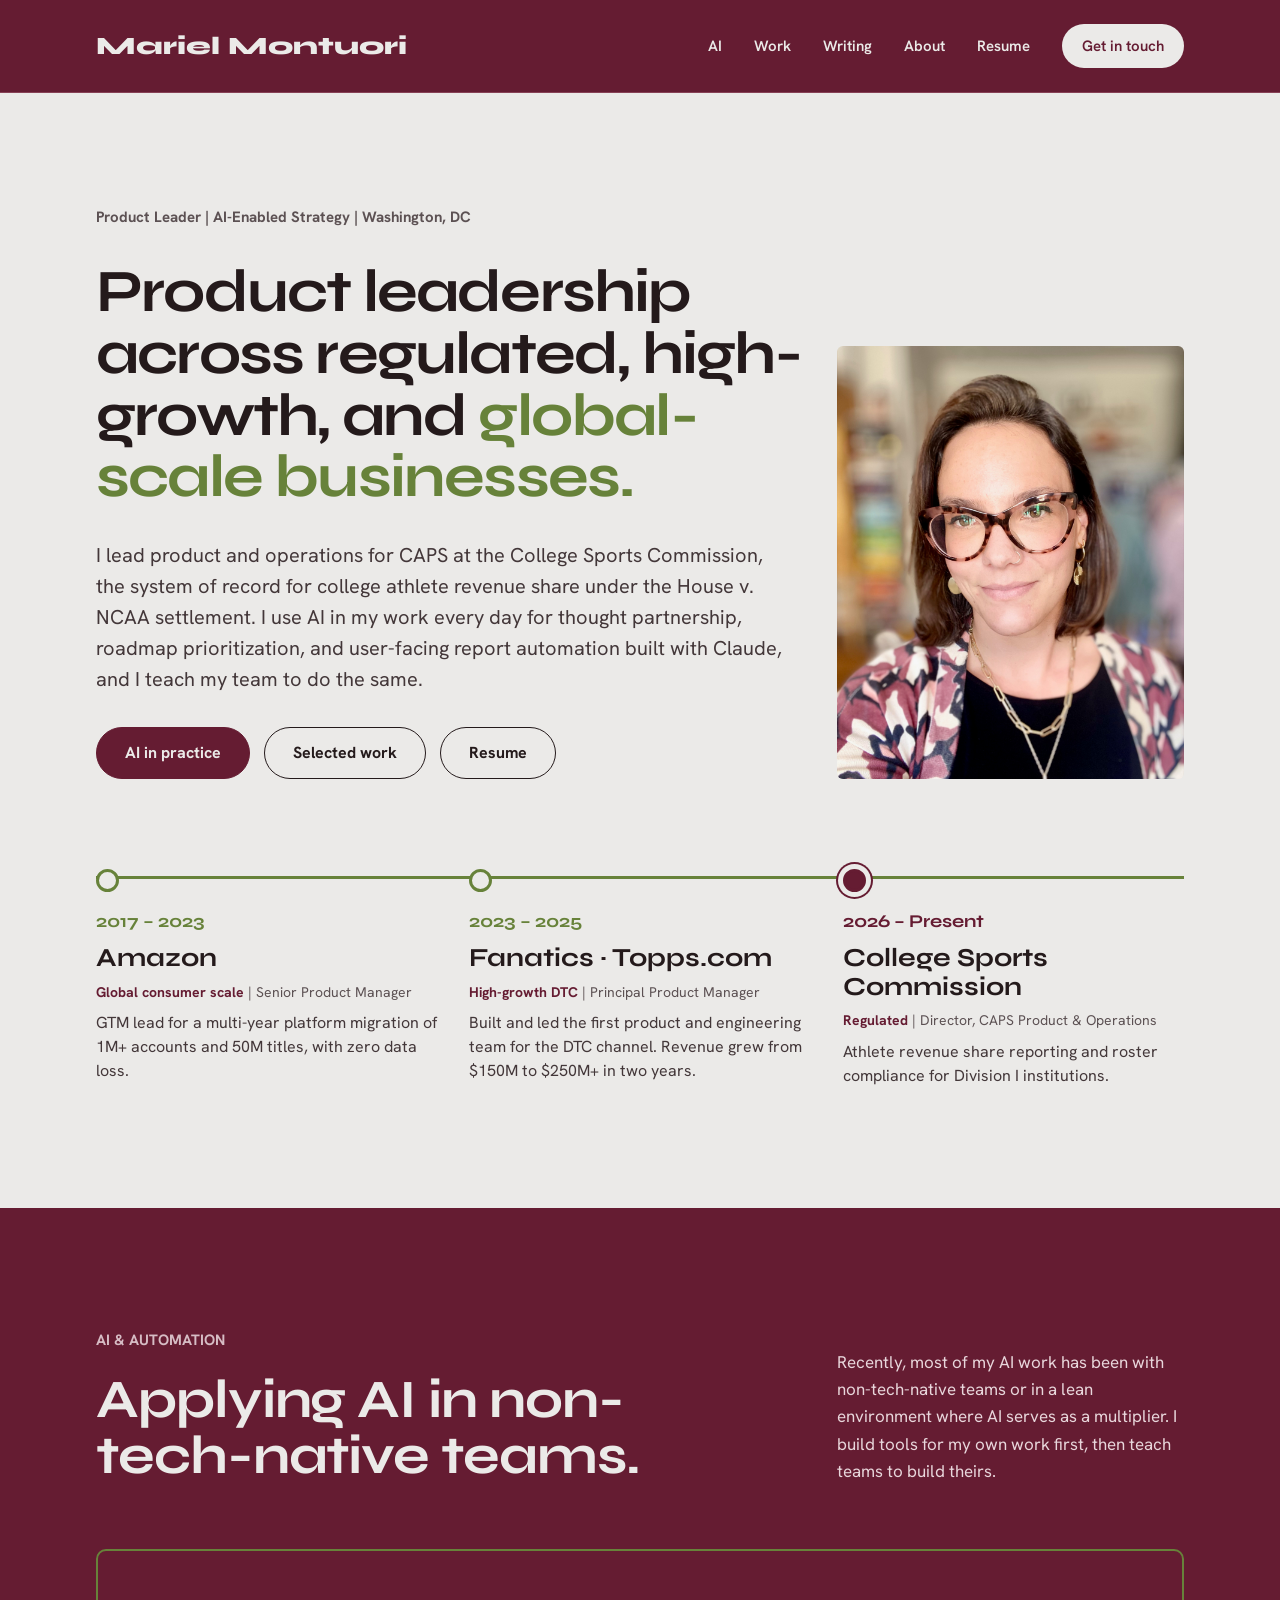
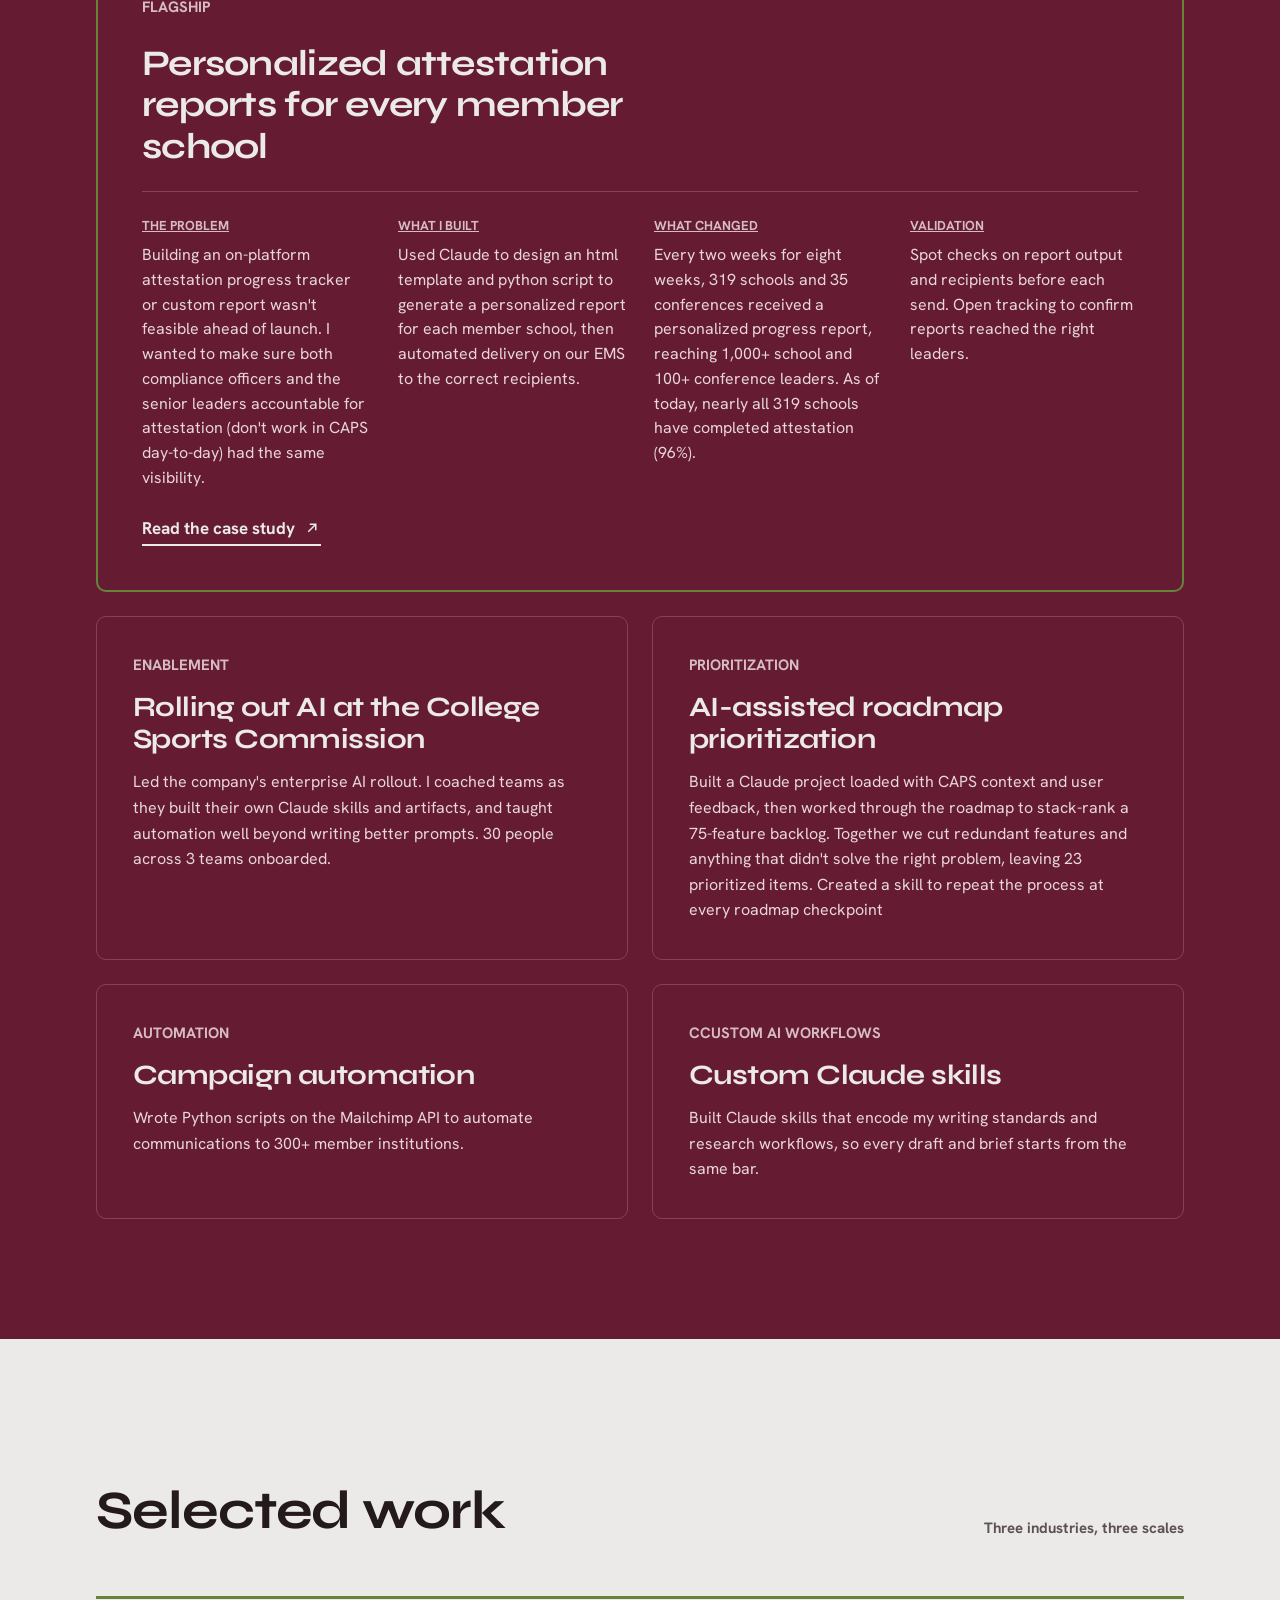
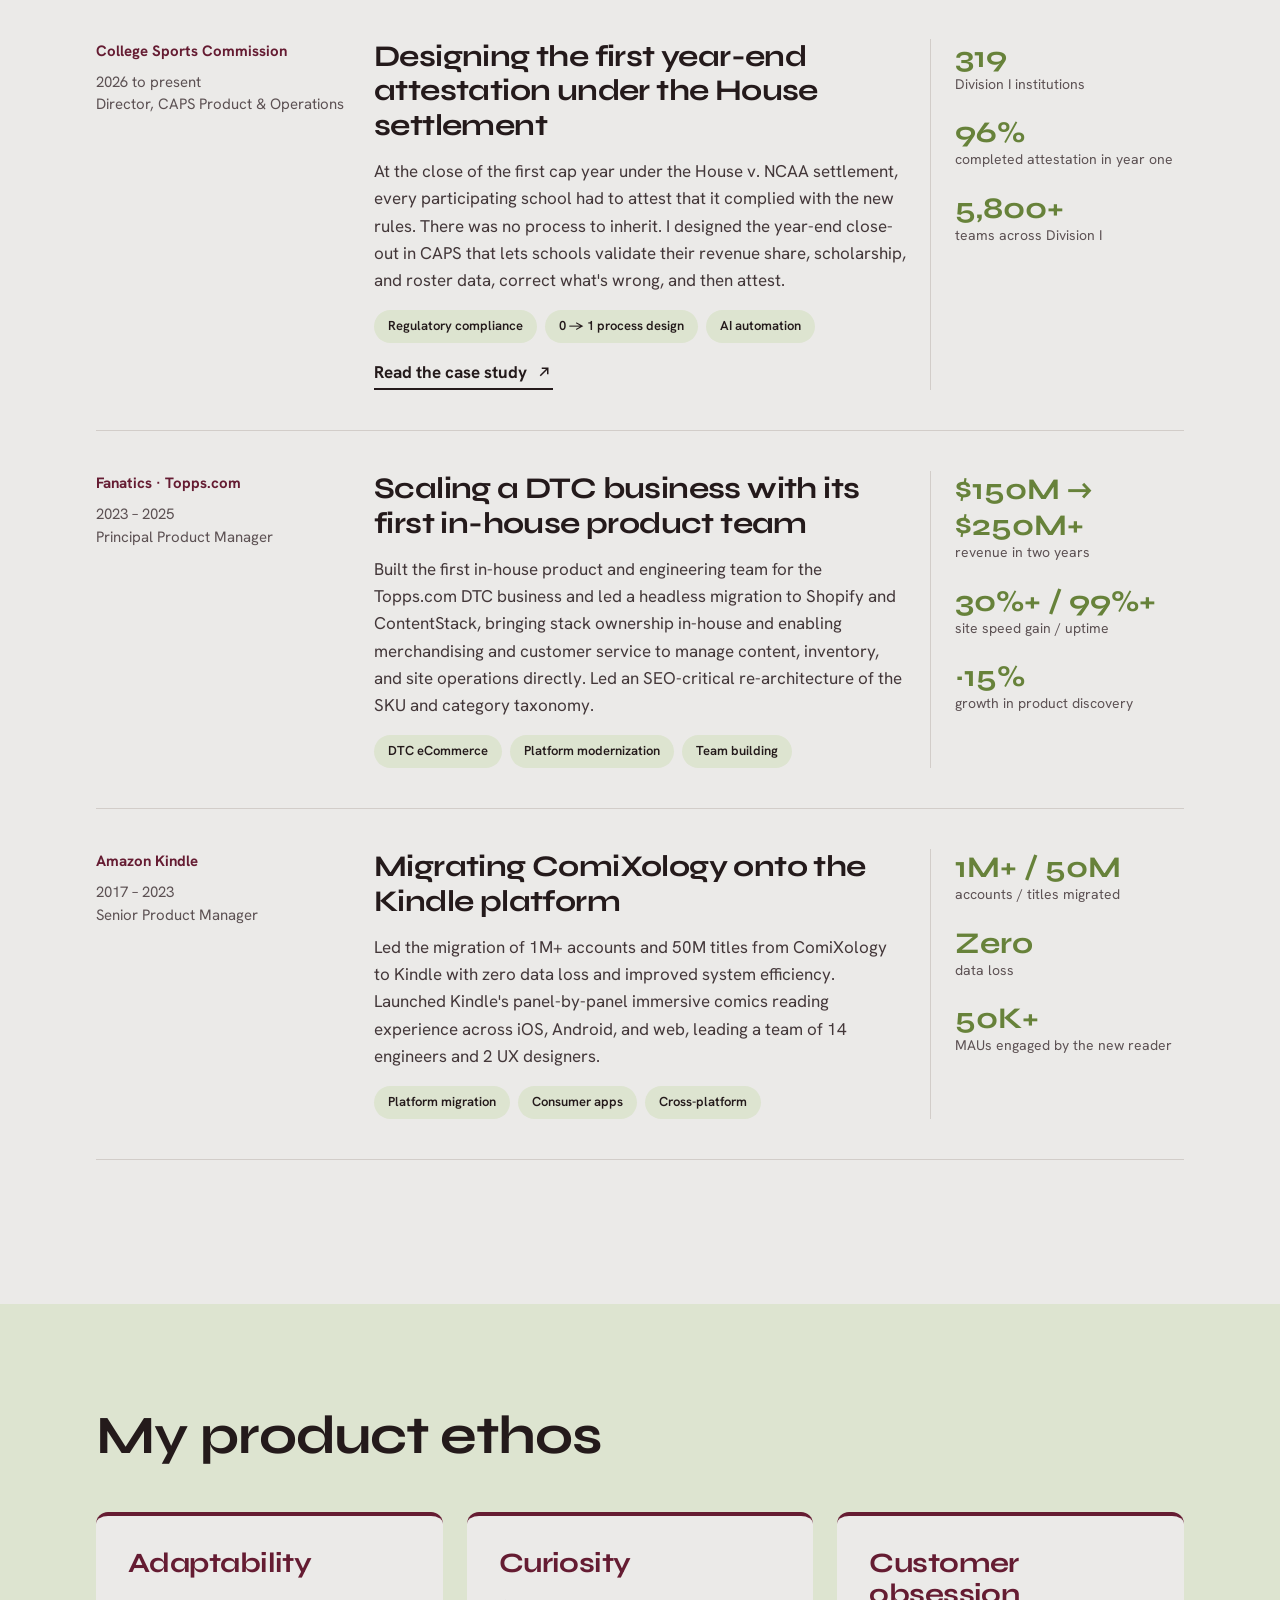
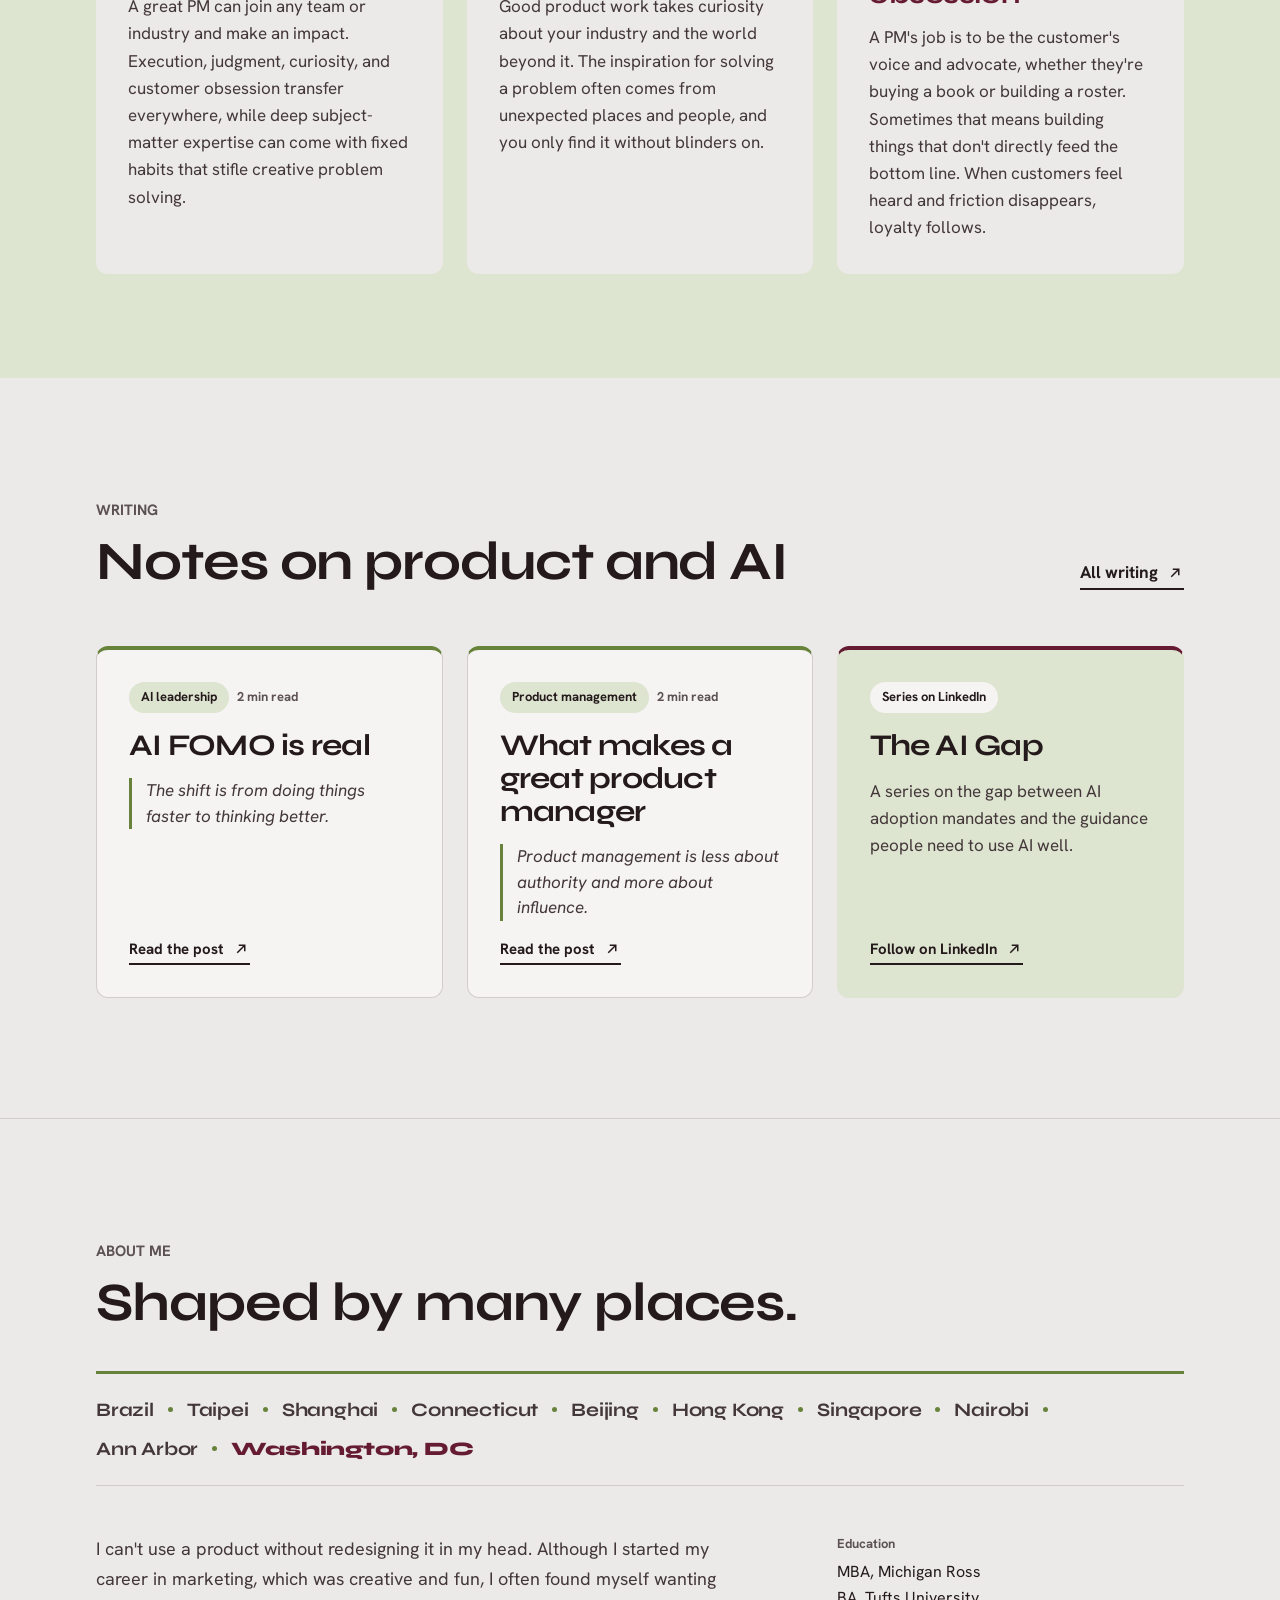
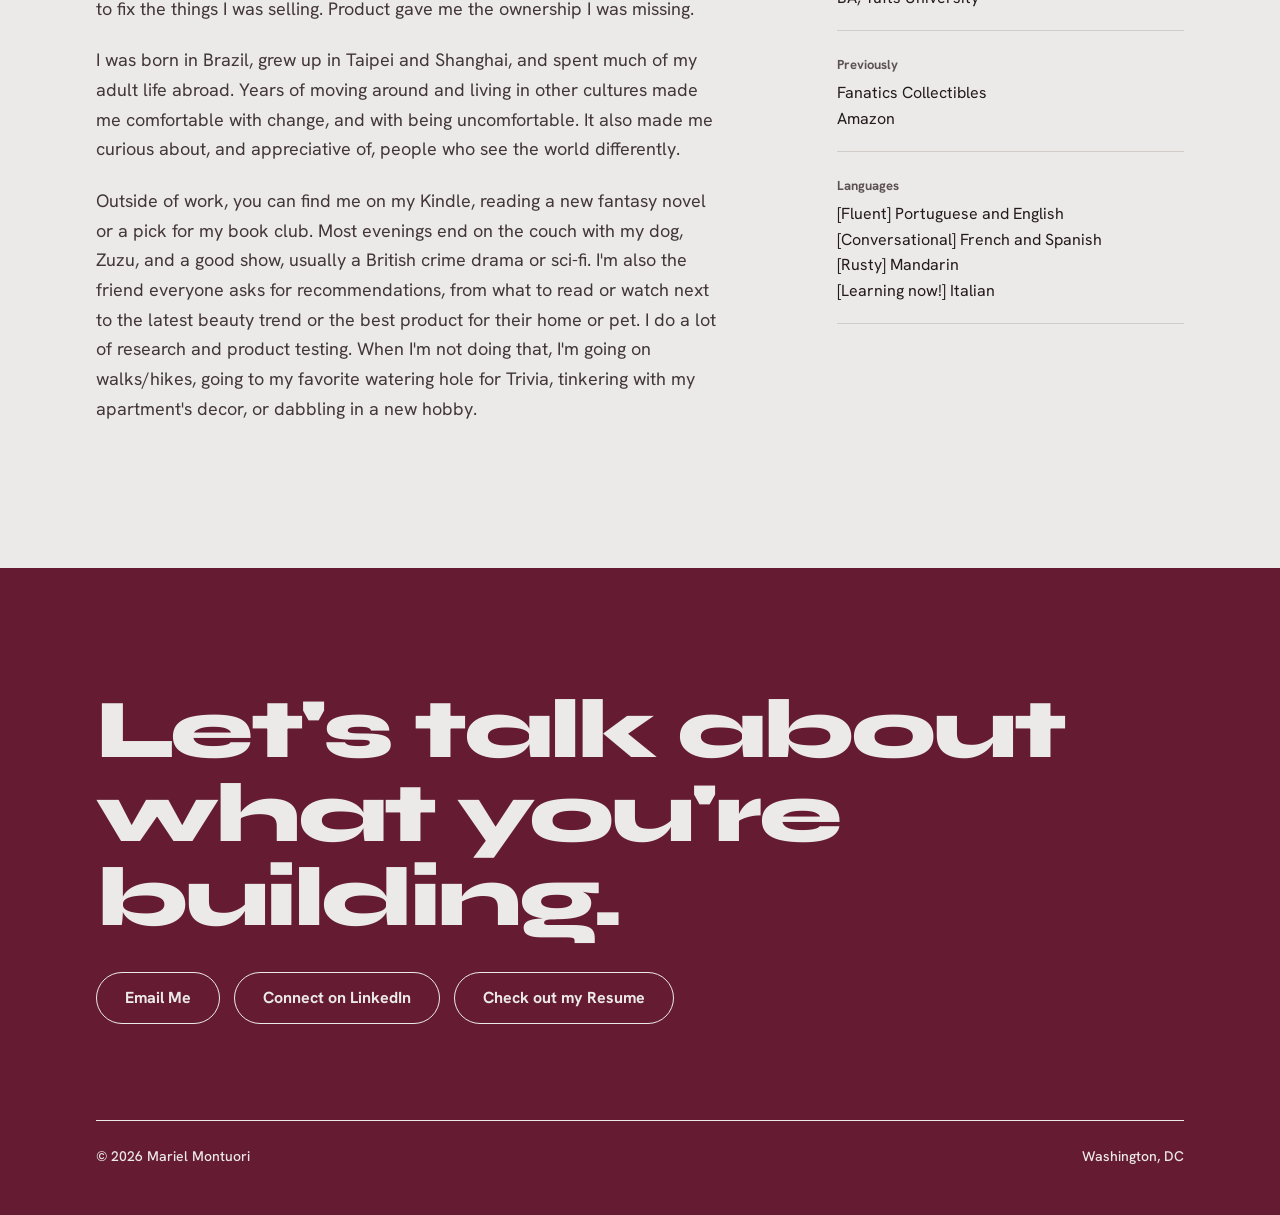
==== commit 8a3af7f2: "Update index.html" ====
--- a/index.html
+++ b/index.html
@@ -3,7 +3,12 @@
 <head>
 <meta charset="utf-8">
 <meta name="viewport" content="width=device-width, initial-scale=1">
+<title>Mariel Montuori | Product Leader</title>
+<meta name="description" content="Product leader with 12+ years of experience across regulated, high-growth, and global-scale businesses. AI-enabled strategy, platform modernization, and human-centered product execution.">
+<meta property="og:title" content="Mariel Montuori | Product Leader">
+<meta property="og:description" content="Product leadership across regulated, high-growth, and global-scale businesses.">
 <meta property="og:image" content="https://mariel.app/og-image.png">
+<meta property="og:type" content="website">
 <link rel="preconnect" href="https://fonts.googleapis.com">
 <link rel="preconnect" href="https://fonts.gstatic.com" crossorigin>
 <link href="https://fonts.googleapis.com/css2?family=Syne:wght@600;700;800&family=Hanken+Grotesk:wght@400;500;600;700&display=swap" rel="stylesheet">
@@ -12,214 +17,251 @@
 <link rel="apple-touch-icon" href="/apple-touch-icon.png">
 <meta name="theme-color" content="#651C32">
 <link rel="stylesheet" href="/styles.css">
-<title>Resume | Mariel Montuori</title>
-<meta name="description" content="Resume of Mariel Montuori, product leader with 12+ years across regulated, high-growth, and global-scale businesses.">
-<meta property="og:title" content="Resume | Mariel Montuori">
-<style>
-/* Resume page only. Shared tokens come from /styles.css */
-.cv-hero{background:var(--band);color:var(--band-text)}
-.cv-hero .wrap{display:grid;grid-template-columns:minmax(0,1fr) auto;gap:32px;align-items:end;padding-top:40px;padding-bottom:24px}
-.cv-hero h1{font-size:54px;font-weight:800;line-height:1;letter-spacing:-.035em}
-.cv-hero h1 span{color:#B7C98F}
-.cv-tag{margin-top:12px;font-size:17px;font-weight:600;color:var(--band-body)}
-.cv-links{display:flex;flex-wrap:wrap;gap:8px 22px;margin-top:14px;font-size:15px;font-weight:600}
-.cv-links a{text-decoration:none;border-bottom:1.5px solid var(--band-muted);padding-bottom:1px}
-.cv-dl{display:inline-flex;align-items:center;gap:8px;min-height:52px;padding:0 26px;border-radius:999px;background:var(--band-text);color:var(--band);font-weight:700;text-decoration:none;white-space:nowrap}
-.cv-hero .cv-strip-wrap{display:block;padding-top:0;padding-bottom:10px}
-.cv-strip{display:grid;grid-template-columns:repeat(4,minmax(0,1fr));border-top:1px solid var(--band-rule)}
-.cv-strip div{padding:14px 24px 18px 0}
-.cv-strip div + div{padding-left:24px;border-left:1px solid var(--band-rule)}
-.cv-strip b{display:block;font-family:var(--display);font-size:24px;line-height:1.1;color:#B7C98F}
-.cv-strip span{font-size:14px;color:var(--band-body)}
-
-.cv-body{display:grid;grid-template-columns:300px minmax(0,1fr);gap:72px;padding-top:48px;padding-bottom:96px}
-.cv-side{display:flex;flex-direction:column;gap:36px;align-self:start;position:sticky;top:112px}
-.cv-side h2,.cv-main h2{font-size:20px;letter-spacing:-.01em;color:var(--accent);margin-bottom:14px}
-.cv-chips{display:flex;flex-wrap:wrap;gap:8px}
-.cv-chips span{padding:6px 13px;border-radius:999px;background:var(--chip);font-size:13px;font-weight:600}
-.cv-chips.alt span{background:transparent;border:1.5px solid var(--ink)}
-.cv-edu p{font-size:15px;line-height:1.45;padding:10px 0;border-top:1px solid var(--rule)}
-.cv-edu p span{display:block;color:var(--muted);font-size:14px}
-
-.cv-summary{font-size:19px;line-height:1.6;color:var(--body);max-width:68ch;margin-bottom:56px}
-.cv-roles{position:relative;padding-left:40px}
-.cv-roles::before{content:"";position:absolute;left:7px;top:10px;bottom:10px;width:3px;background:var(--pop)}
-.cv-role{position:relative;padding-bottom:40px}
-.cv-role::before{content:"";position:absolute;left:-40px;top:6px;width:17px;height:17px;border-radius:50%;background:var(--bg);border:3px solid var(--pop)}
-.cv-now::before{background:var(--accent);border-color:var(--accent);box-shadow:0 0 0 4px var(--bg),0 0 0 6px var(--accent)}
-.cv-role h3{font-size:26px;line-height:1.15}
-.cv-when{display:flex;justify-content:space-between;flex-wrap:wrap;gap:4px 16px;margin:6px 0 14px;font-size:15px;color:var(--muted)}
-.cv-when span:first-child{font-weight:700;color:var(--ink)}
-.cv-role ul{list-style:none;margin:0;padding:0;display:flex;flex-direction:column;gap:12px}
-.cv-role li{font-size:16px;line-height:1.55;color:var(--body);padding-left:18px;position:relative;max-width:72ch}
-.cv-role li::before{content:"";position:absolute;left:0;top:.62em;width:7px;height:7px;background:var(--pop);border-radius:2px}
-.cv-role li strong{color:var(--ink);font-weight:700}
-
-@media (max-width:980px){
-  .cv-hero h1{font-size:46px}
-  .cv-body{grid-template-columns:1fr;gap:48px}
-  .cv-side{position:static;order:2}
-  .cv-strip{grid-template-columns:repeat(2,minmax(0,1fr))}
-  .cv-strip div:nth-child(3){padding-left:0;border-left:0}
-  .cv-strip div:nth-child(n+3){border-top:1px solid var(--band-rule)}
-}
-@media (max-width:620px){
-  .cv-hero .wrap{grid-template-columns:1fr;gap:20px;padding-top:24px}
-  .cv-hero h1{font-size:30px;white-space:nowrap}
-  .cv-tag{font-size:15px}
-  .cv-links{font-size:14px;gap:6px 16px}
-  .cv-dl{min-height:44px;width:fit-content}
-}
-@media (max-width:400px){
-  .cv-hero h1{font-size:26px}
-  .cv-hero .cv-strip-wrap{display:none}
-  .cv-strip b{font-size:24px}
-  .cv-strip div,.cv-strip div + div{padding:16px 12px 18px 0}
-  .cv-strip div:nth-child(even){padding-left:12px}
-  .cv-roles{padding-left:30px}
-  .cv-role::before{left:-30px}
-  .cv-roles::before{left:6px}
-  .cv-summary{font-size:17px}
-}
-@media print{
-  @page{margin:0.45in}
-  .site-nav,.page-foot,.cv-dl{display:none}
-  body{background:#fff}
-  .cv-hero,.cv-strip,.cv-role::before,.cv-roles::before,.cv-role li::before,.cv-chips span{-webkit-print-color-adjust:exact;print-color-adjust:exact}
-  .cv-hero .wrap{padding:28px 32px 20px}
-  .cv-hero h1{font-size:44px}
-  .cv-body{grid-template-columns:200px 1fr;gap:32px;padding:24px 0 0}
-  .cv-side{position:static}
-  .cv-summary{font-size:12pt;margin-bottom:20px}
-  .cv-role{padding-bottom:16px;break-inside:avoid}
-  .cv-role li{font-size:10pt}
-}
-</style>
 <script>window.va = window.va || function () { (window.vaq = window.vaq || []).push(arguments); };</script>
 <script defer src="/_vercel/insights/script.js"></script>
 </head>
 <body>
+
 <nav class="site-nav" aria-label="Main">
   <div class="wrap">
-    <a class="brand" href="/">Mariel Montuori</a>
+    <a class="brand" href="#top">Mariel Montuori</a>
     <div class="nav-links">
-      <a class="hide-sm" href="/#ai">AI</a>
-      <a class="hide-xs" href="/#work">Work</a>
+      <a class="hide-sm" href="#ai">AI</a>
+      <a class="hide-xs" href="#work">Work</a>
       <a class="hide-sm" href="/writing/">Writing</a>
-      <a class="hide-sm" href="/#about">About</a>
+      <a class="hide-sm" href="#about">About</a>
       <a href="/resume/">Resume</a>
-      <a class="cta" href="/#contact"><span class="hide-xs">Get in touch</span><span class="show-xs">Contact</span></a>
+      <a class="cta" href="#contact"><span class="hide-xs">Get in touch</span><span class="show-xs">Contact</span></a>
     </div>
   </div>
 </nav>
 
-<header class="cv-hero">
-  <div class="wrap">
-    <div>
-      <h1>Mariel <span>Montuori</span></h1>
-      <p class="cv-tag">Product leader across regulated, high-growth, and global-scale businesses</p>
-      <div class="cv-links">
-        <a href="mailto:marielmontuori@gmail.com">marielmontuori@gmail.com</a>
-        <a href="https://linkedin.com/in/marielmontuori">linkedin.com/in/marielmontuori</a>
-        <a href="/">mariel.app</a>
-        <span>Washington, DC</span>
+<main id="top">
+
+<!-- HERO -->
+<section class="wrap grid12 hero">
+  <div class="hero-copy">
+    <div class="label">Product Leader | AI-Enabled Strategy | Washington, DC</div>
+    <h1>Product leadership across regulated, high-growth, and <span>global-scale businesses.</span></h1>
+    <p>I lead product and operations for CAPS at the College Sports Commission, the system of record for college athlete revenue share under the House v. NCAA settlement. I use AI in my work every day for thought partnership, roadmap prioritization, and user-facing report automation built with Claude, and I teach my team to do the same.</p>
+    <div class="btn-row">
+      <a class="btn btn--solid" href="#ai">AI in practice</a>
+      <a class="btn" href="#work">Selected work</a>
+      <a class="btn" href="/resume/">Resume</a>
+    </div>
+  </div>
+  <div class="photo"><img src="IMG_8502.jpeg" alt="Mariel Montuori"></div>
+</section>
+
+<!-- TIMELINE -->
+<section class="wrap" aria-labelledby="tl-h">
+  <h2 id="tl-h" class="sr-only">Career timeline</h2>
+  <ol class="timeline">
+    <li>
+      <div class="tl-years">2017 – 2023</div>
+      <div class="tl-org">Amazon</div>
+      <div class="tl-meta"><b>Global consumer scale</b> | Senior Product Manager</div>
+      <p class="tl-line">GTM lead for a multi-year platform migration of 1M+ accounts and 50M titles, with zero data loss.</p>
+    </li>
+    <li>
+      <div class="tl-years">2023 – 2025</div>
+      <div class="tl-org">Fanatics · Topps.com</div>
+      <div class="tl-meta"><b>High-growth DTC</b> | Principal Product Manager</div>
+      <p class="tl-line">Built and led the first product and engineering team for the DTC channel. Revenue grew from $150M to $250M+ in two years.</p>
+    </li>
+    <li class="now">
+      <div class="tl-years">2026 – Present</div>
+      <div class="tl-org">College Sports Commission</div>
+      <div class="tl-meta"><b>Regulated</b> | Director, CAPS Product &amp; Operations</div>
+      <p class="tl-line">Athlete revenue share reporting and roster compliance for Division I institutions.</p>
+    </li>
+  </ol>
+</section>
+
+<!-- AI -->
+<section id="ai" class="band">
+  <div class="wrap">
+    <div class="grid12 band-head">
+      <div>
+        <div class="label">AI & AUTOMATION</div>
+        <h2>Applying AI in non-tech-native teams.</h2>
       </div>
-    </div>
-    <a class="cv-dl" href="/resume/Mariel_Montuori_Resume.pdf" download>Download PDF <svg viewBox="0 0 24 24" width="16" height="16" fill="none" stroke="currentColor" stroke-width="2" aria-hidden="true"><path d="M7 17L17 7M9 7h8v8"/></svg></a>
-  </div>
-  <div class="wrap cv-strip-wrap">
-    <div class="cv-strip">
-      <div><b>96%</b><span>of 319 institutions completed attestation in year one</span></div>
-      <div><b>$150M → $250M+</b><span>Topps.com DTC revenue</span></div>
-      <div><b>16,000+</b><span>manual transactions eliminated</span></div>
-      <div><b>1M+ / 50M</b><span>accounts / titles migrated, zero data loss</span></div>
-    </div>
-  </div>
-</header>
-
-<main class="wrap cv-body">
-  <aside class="cv-side">
-    <section>
-      <h2>Strengths</h2>
-      <div class="cv-chips"><span>AI-enabled strategy</span><span>Platform modernization</span><span>Regulatory compliance</span><span>Cross-functional influence</span><span>Vendor management</span><span>Human-centered execution</span></div>
-    </section>
-    <section>
-      <h2>Tools I build with</h2>
-      <div class="cv-chips alt"><span>Claude</span><span>Claude Cowork</span><span>Python</span><span>Mailchimp API</span><span>Shopify</span><span>ContentStack</span></div>
-    </section>
-    <section class="cv-edu">
-      <h2>Education</h2>
-      <p>MBA, University of Michigan, Ross School of Business<span>2015 – 2017</span></p>
-      <p>BA, Tufts University<span>2004 – 2008</span></p>
-    </section>
-  </aside>
-
-  <div class="cv-main">
-    <p class="cv-summary">Product leader with 12+ years of experience driving platform modernization, scaling $100M+ eCommerce businesses, and delivering customer-centric digital experiences across regulated and high-growth environments. Known for creating structure in ambiguity, aligning complex stakeholders within matrixed organizations, and translating compliance and operational requirements into scalable product systems.</p>
-    <h2>Experience</h2>
-    <div class="cv-roles">
-    <article class="cv-role cv-now">
-      <header>
-        <h3>College Sports Commission</h3>
-        <div class="cv-when"><span>Director, CAPS Product &amp; Operations</span><span>Jan 2026 – Present</span></div>
-      </header>
-      <ul>
-        <li><strong>Brought nearly all 319 Division I institutions (96%) through the first year-end attestation</strong> by designing the close-out process from scratch, letting schools validate and correct revenue share, scholarship, and roster data before a five-step sign-off chain</li>
-        <li><strong>Kept 1,000+ school leaders and 100+ conference leaders on track for a hard compliance deadline</strong> by using Claude Cowork and the terminal to generate 354 personalized progress reports and automate delivery every two weeks</li>
-        <li><strong>Eliminated 16,000+ manual transactions and cut related support escalations from several hundred to under 60</strong> by shipping NCAA Transfer Portal automation for football and basketball, unblocking receiving schools from processing transfers</li>
-        <li><strong>Turned a 75-feature backlog into 23 prioritized items and a twice-monthly release cadence</strong> by building CAPS's planning and lifecycle infrastructure from scratch, using AI-assisted prioritization and 16+ stakeholder and user sessions to connect SMEs directly to the roadmap</li>
-      </ul>
-    </article>
-    <article class="cv-role">
-      <header>
-        <h3>Fanatics Collectibles (Topps.com)</h3>
-        <div class="cv-when"><span>Principal Product Manager</span><span>Apr 2023 – Oct 2025</span></div>
-      </header>
-      <ul>
-        <li><strong>Grew revenue from $150M to $250M+ in two years</strong> by building the first in-house product and engineering team for the Topps.com DTC business and leading product strategy, internal tools for scaling new licenses, and the end-to-end customer experience</li>
-        <li><strong>Improved site speed 30%+ and held uptime above 99%</strong> by leading a headless migration to Shopify and ContentStack that brought stack ownership in-house and let merchandising and customer service manage content, inventory, and site operations directly</li>
-        <li><strong>Grew product discovery ~15% and improved search conversion</strong> by leading an SEO-critical site re-architecture, re-indexing the SKU and category taxonomy, and launching intent-driven category pages</li>
-      </ul>
-    </article>
-    <article class="cv-role">
-      <header>
-        <h3>Amazon</h3>
-        <div class="cv-when"><span>Senior Product Manager</span><span>Sep 2017 – Mar 2023</span></div>
-      </header>
-      <ul>
-        <li><strong>Migrated 1M+ accounts and 50M titles from ComiXology to Kindle with zero data loss</strong> as GTM lead for the multi-year platform migration</li>
-        <li><strong>Generated $5M+ in new annual revenue and 20%+ YoY growth</strong> by creating a vendor-sponsored recommendation tool for Baby Registry that unlocked a scalable ad model for niche markets</li>
-        <li><strong>Lifted mobile conversion 10% and engagement 15%</strong> by redesigning Baby Registry's item-selection flow based on A/B testing and user insights</li>
-        <li><strong>Increased engagement and retention for 50K+ monthly active users</strong> by launching Kindle's panel-by-panel comics reader across iOS, Android, and web, leading 14 engineers and 2 UX designers</li>
-      </ul>
-    </article>
-    <article class="cv-role">
-      <header>
-        <h3>Freelance Consultant</h3>
-        <div class="cv-when"><span>Marketing &amp; eCommerce Operations Consultant</span><span>2012 – 2015</span></div>
-      </header>
-      <ul>
-        <li><strong>Delivered 40% YoY sales growth and scaled BaoBae.com from 12 to 50+ vendor partners</strong> as first hire, building brand, community, and marketing strategy from the ground up</li>
-        <li><strong>Expanded visibility for emerging e-commerce brands</strong> by producing 200+ person events and influencer campaigns</li>
-      </ul>
-    </article>
-    <article class="cv-role">
-      <header>
-        <h3>American Chamber of Commerce in China</h3>
-        <div class="cv-when"><span>Program Manager</span><span>Mar 2010 – Mar 2012</span></div>
-      </header>
-      <ul>
-        <li><strong>Doubled programming year over year</strong> across several committees</li>
-        <li><strong>Tripled the internship program</strong> by expanding recruitment and supervising 10+ interns annually</li>
-      </ul>
-    </article>
-    </div>
-  </div>
+      <p>Recently, most of my AI work has been with non-tech-native teams or in a lean environment where AI serves as a multiplier. I build tools for my own work first, then teach teams to build theirs.</p>
+    </div>
+
+    <div class="cards">
+      <article class="card card--flag">
+        <div class="label">FLAGSHIP</div>
+        <h3>Personalized attestation reports for every member school</h3>
+        <dl class="facts">
+          <div><dt><span style="text-decoration: underline;">THE PROBLEM</dt></span><dd>Building an on-platform attestation progress tracker or custom report wasn't feasible ahead of launch. I wanted to make sure both compliance officers and the senior leaders accountable for attestation (don't work in CAPS day-to-day) had the same visibility.</dd></div>
+          <div><dt><span style="text-decoration: underline;">WHAT I BUILT</dt></span><dd>Used Claude to design an html template and python script to generate a personalized report for each member school, then automated delivery on our EMS to the correct recipients.</dd></div>
+          <div><dt><span style="text-decoration: underline;">WHAT CHANGED</dt></span><dd>Every two weeks for eight weeks, 319 schools and 35 conferences received a personalized progress report, reaching 1,000+ school and 100+ conference leaders. As of today, nearly all 319 schools have completed attestation (96%).</dd></div>
+          <div><dt><span style="text-decoration: underline;">VALIDATION</dt></span><dd> Spot checks on report output and recipients before each send. Open tracking to confirm reports reached the right leaders.</dd></div>
+        </dl>
+        <a class="more" href="/work/report-automation/">Read the case study <svg viewBox="0 0 24 24" fill="none" stroke="currentColor" stroke-width="2" aria-hidden="true"><path d="M7 17L17 7M9 7h8v8"/></svg></a>
+      </article>
+
+      <article class="card">
+        <div class="label">ENABLEMENT</div>
+        <h3>Rolling out AI at the College Sports Commission</h3>
+        <p>Led the company's enterprise AI rollout. I coached teams as they built their own Claude skills and artifacts, and taught automation well beyond writing better prompts. 30 people across 3 teams onboarded.</p>
+      </article>
+
+      <article class="card">
+        <div class="label">PRIORITIZATION</div>
+        <h3>AI-assisted roadmap prioritization</h3>
+        <p>Built a Claude project loaded with CAPS context and user feedback, then worked through the roadmap to stack-rank a 75-feature backlog. Together we cut redundant features and anything that didn't solve the right problem, leaving 23 prioritized items. Created a skill to repeat the process at every roadmap checkpoint</p>
+      </article>
+
+      <article class="card">
+        <div class="label">AUTOMATION</div>
+        <h3>Campaign automation</h3>
+        <p>Wrote Python scripts on the Mailchimp API to automate communications to 300+ member institutions.</p>
+      </article>
+
+      <article class="card">
+        <div class="label">CCUSTOM AI WORKFLOWS</div>
+        <h3>Custom Claude skills</h3>
+        <p>Built Claude skills that encode my writing standards and research workflows, so every draft and brief starts from the same bar.</p>
+      </article>
+    </div>
+  </div>
+</section>
+
+<!-- SELECTED WORK -->
+<section id="work" class="wrap section">
+  <div class="section-head">
+    <h2>Selected work</h2>
+    <div class="label">Three industries, three scales</div>
+  </div>
+
+  <article class="work grid12">
+    <div class="work-who"><b>College Sports Commission</b><span>2026 to present<br>Director, CAPS Product &amp; Operations</span></div>
+    <div class="work-body">
+      <h3>Designing the first year-end attestation under the House settlement</h3>
+      <p>At the close of the first cap year under the House v. NCAA settlement, every participating school had to attest that it complied with the new rules. There was no process to inherit. I designed the year-end close-out in CAPS that lets schools validate their revenue share, scholarship, and roster data, correct what's wrong, and then attest.</p>
+      <div class="chips"><span>Regulatory compliance</span><span>0 → 1 process design</span><span>AI automation</span></div>
+      <a class="more" href="/work/attestation/">Read the case study <svg viewBox="0 0 24 24" fill="none" stroke="currentColor" stroke-width="2" aria-hidden="true"><path d="M7 17L17 7M9 7h8v8"/></svg></a>
+    </div>
+    <div class="stats">
+      <div class="stat"><b>319</b><span>Division I institutions</span></div>
+      <div class="stat"><b>96%</b><span>completed attestation in year one</span></div>
+      <div class="stat"><b>5,800+</b><span>teams across Division I</span></div>
+    </div>
+  </article>
+
+  <article class="work grid12">
+    <div class="work-who"><b>Fanatics · Topps.com</b><span>2023 – 2025<br>Principal Product Manager</span></div>
+    <div class="work-body">
+      <h3>Scaling a DTC business with its first in-house product team</h3>
+      <p>Built the first in-house product and engineering team for the Topps.com DTC business and led a headless migration to Shopify and ContentStack, bringing stack ownership in-house and enabling merchandising and customer service to manage content, inventory, and site operations directly. Led an SEO-critical re-architecture of the SKU and category taxonomy.</p>
+      <div class="chips"><span>DTC eCommerce</span><span>Platform modernization</span><span>Team building</span></div>
+    </div>
+    <div class="stats">
+      <div class="stat"><b>$150M → $250M+</b><span>revenue in two years</span></div>
+      <div class="stat"><b>30%+ / 99%+</b><span>site speed gain / uptime</span></div>
+      <div class="stat"><b>~15%</b><span>growth in product discovery</span></div>
+    </div>
+  </article>
+
+  <article class="work grid12">
+    <div class="work-who"><b>Amazon Kindle</b><span>2017 – 2023<br>Senior Product Manager</span></div>
+    <div class="work-body">
+      <h3>Migrating ComiXology onto the Kindle platform</h3>
+      <p>Led the migration of 1M+ accounts and 50M titles from ComiXology to Kindle with zero data loss and improved system efficiency. Launched Kindle's panel-by-panel immersive comics reading experience across iOS, Android, and web, leading a team of 14 engineers and 2 UX designers.</p>
+      <div class="chips"><span>Platform migration</span><span>Consumer apps</span><span>Cross-platform</span></div>
+    </div>
+    <div class="stats">
+      <div class="stat"><b>1M+ / 50M</b><span>accounts / titles migrated</span></div>
+      <div class="stat"><b>Zero</b><span>data loss</span></div>
+      <div class="stat"><b>50K+</b><span>MAUs engaged by the new reader</span></div>
+    </div>
+  </article>
+</section>
+
+<!-- PRODUCT ETHOS -->
+<section id="how" class="how-band">
+  <div class="wrap">
+    <div class="how-head">
+      <h2>My product ethos</h2>
+    </div>
+    <div class="how-grid">
+      <div class="how-item"><h3>Adaptability</h3><p>A great PM can join any team or industry and make an impact. Execution, judgment, curiosity, and customer obsession transfer everywhere, while deep subject-matter expertise can come with fixed habits that stifle creative problem solving.</p></div>
+      <div class="how-item"><h3>Curiosity</h3><p>Good product work takes curiosity about your industry and the world beyond it. The inspiration for solving a problem often comes from unexpected places and people, and you only find it without blinders on.</p></div>
+      <div class="how-item"><h3>Customer obsession</h3><p>A PM's job is to be the customer's voice and advocate, whether they're buying a book or building a roster. Sometimes that means building things that don't directly feed the bottom line. When customers feel heard and friction disappears, loyalty follows.</p></div>
+    </div>
+  </div>
+</section>
+
+<!-- WRITING -->
+<section id="writing" class="writing-band">
+  <div class="wrap">
+    <div class="section-head">
+      <div>
+        <div class="label">WRITING</div>
+        <h2>Notes on product and AI</h2>
+      </div>
+      <a class="more" href="/writing/">All writing <svg width="18" height="18" viewBox="0 0 24 24" fill="none" stroke="currentColor" stroke-width="2" aria-hidden="true"><path d="M7 17L17 7M9 7h8v8"/></svg></a>
+    </div>
+    <div class="tiles tiles--home">
+      <a class="tile" href="/writing/ai-fomo-is-real/">
+        <div class="kicker"><span class="tag">AI leadership</span><span class="time">2 min read</span></div>
+        <h2>AI FOMO is real</h2>
+        <p class="q">The shift is from doing things faster to thinking better.</p>
+        <span class="more">Read the post <svg width="18" height="18" viewBox="0 0 24 24" fill="none" stroke="currentColor" stroke-width="2" aria-hidden="true"><path d="M7 17L17 7M9 7h8v8"/></svg></span>
+      </a>
+      <a class="tile" href="/writing/what-makes-a-great-pm/">
+        <div class="kicker"><span class="tag">Product management</span><span class="time">2 min read</span></div>
+        <h2>What makes a great product manager</h2>
+        <p class="q">Product management is less about authority and more about influence.</p>
+        <span class="more">Read the post <svg width="18" height="18" viewBox="0 0 24 24" fill="none" stroke="currentColor" stroke-width="2" aria-hidden="true"><path d="M7 17L17 7M9 7h8v8"/></svg></span>
+      </a>
+      <a class="tile tile--series" href="https://linkedin.com/in/marielmontuori" target="_blank" rel="noopener">
+        <div class="kicker"><span class="tag">Series on LinkedIn</span></div>
+        <h2>The AI Gap</h2>
+        <p>A series on the gap between AI adoption mandates and the guidance people need to use AI well.</p>
+        <span class="more">Follow on LinkedIn <svg width="18" height="18" viewBox="0 0 24 24" fill="none" stroke="currentColor" stroke-width="2" aria-hidden="true"><path d="M7 17L17 7M9 7h8v8"/></svg></span>
+      </a>
+    </div>
+  </div>
+</section>
+
+<!-- ABOUT -->
+<section id="about" class="wrap about2">
+  <div class="label">ABOUT ME</div>
+  <h2 class="about2-h">Shaped by many places.</h2>
+  <ol class="route route--big" aria-label="Places I've lived, in order">
+    <li>Brazil</li><li>Taipei</li><li>Shanghai</li><li>Connecticut</li><li>Beijing</li><li>Hong Kong</li><li>Singapore</li><li>Nairobi</li><li>Ann Arbor</li><li class="here">Washington, DC</li>
+  </ol>
+  <div class="about2-body">
+    <div class="about2-text">
+      <p>I can't use a product without redesigning it in my head. Although I started my career in marketing, which was creative and fun, I often found myself wanting to fix the things I was selling. Product gave me the ownership I was missing.</p>
+      <p>I was born in Brazil, grew up in Taipei and Shanghai, and spent much of my adult life abroad. Years of moving around and living in other cultures made me comfortable with change, and with being uncomfortable. It also made me curious about, and appreciative of, people who see the world differently.</p>
+      <p>Outside of work, you can find me on my Kindle, reading a new fantasy novel or a pick for my book club. Most evenings end on the couch with my dog, Zuzu, and a good show, usually a British crime drama or sci-fi. I'm also the friend everyone asks for recommendations, from what to read or watch next to the latest beauty trend or the best product for their home or pet. I do a lot of research and product testing. When I'm not doing that, I'm going on walks/hikes, going to my favorite watering hole for Trivia, tinkering with my apartment's decor, or dabbling in a new hobby.</p>
+    </div>
+    <div class="about2-facts">
+      <div><small>Education</small>MBA, Michigan Ross<br>BA, Tufts University</div>
+      <div><small>Previously</small>Fanatics Collectibles<br>Amazon</div>
+      <div><small>Languages</small>[Fluent] Portuguese and English<br>[Conversational] French and Spanish<br>[Rusty] Mandarin<br>[Learning now!] Italian</div>
+    </div>
+  </div>
+</section>
+
 </main>
 
-<footer class="wrap page-foot">
-  <span>© 2026 Mariel Montuori, Washington, DC</span>
-  <span><a href="mailto:marielmontuori@gmail.com">marielmontuori@gmail.com</a> &nbsp;|&nbsp; <a href="https://linkedin.com/in/marielmontuori">LinkedIn</a></span>
+<!-- CONTACT -->
+<footer id="contact" class="contact">
+  <div class="wrap">
+    <h2>Let's talk about what you're building.</h2>
+    <div class="btn-row">
+      <a class="btn" href="mailto:marielmontuori@gmail.com">Email Me</a>
+      <a class="btn" href="https://linkedin.com/in/marielmontuori">Connect on LinkedIn</a>
+      <a class="btn" href="/resume/">Check out my Resume</a>
+    </div>
+    <div class="footer-row"><span>© 2026 Mariel Montuori</span><span>Washington, DC</span></div>
+  </div>
 </footer>
+
 </body>
 </html>
